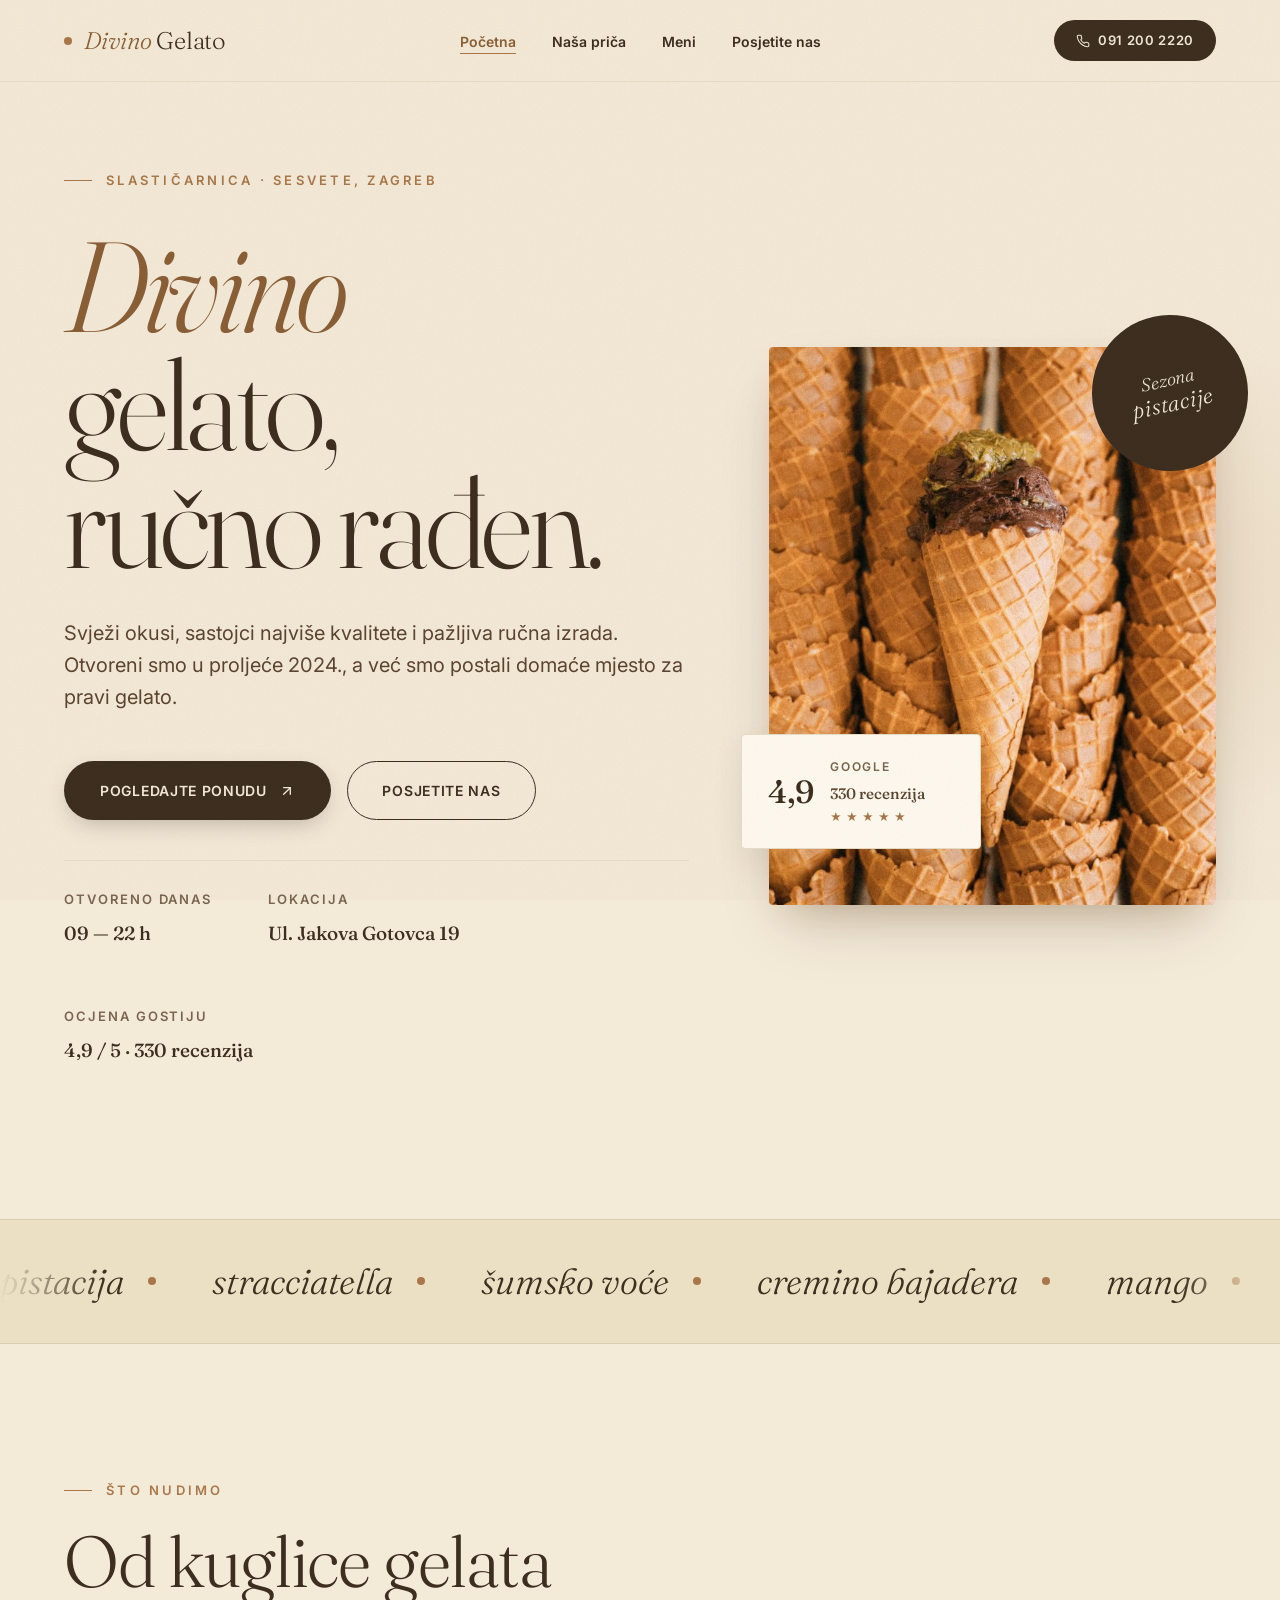
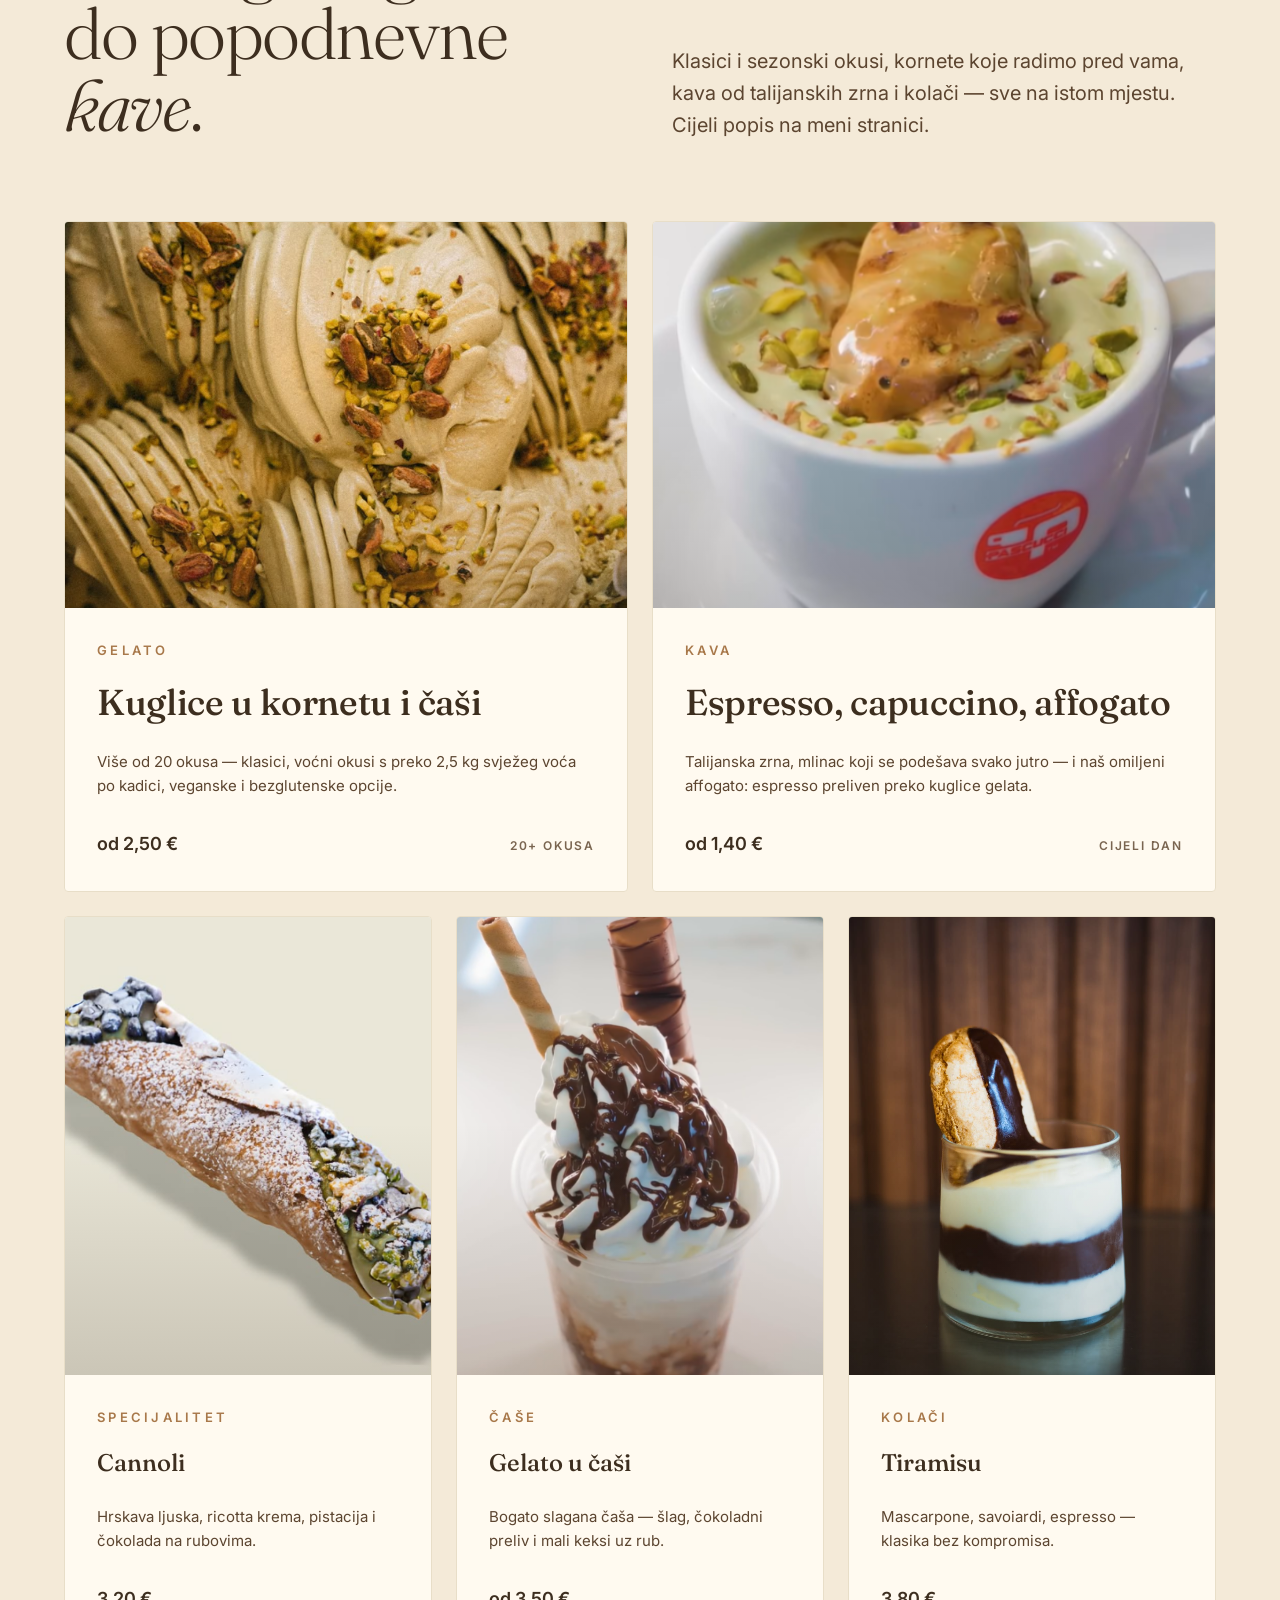
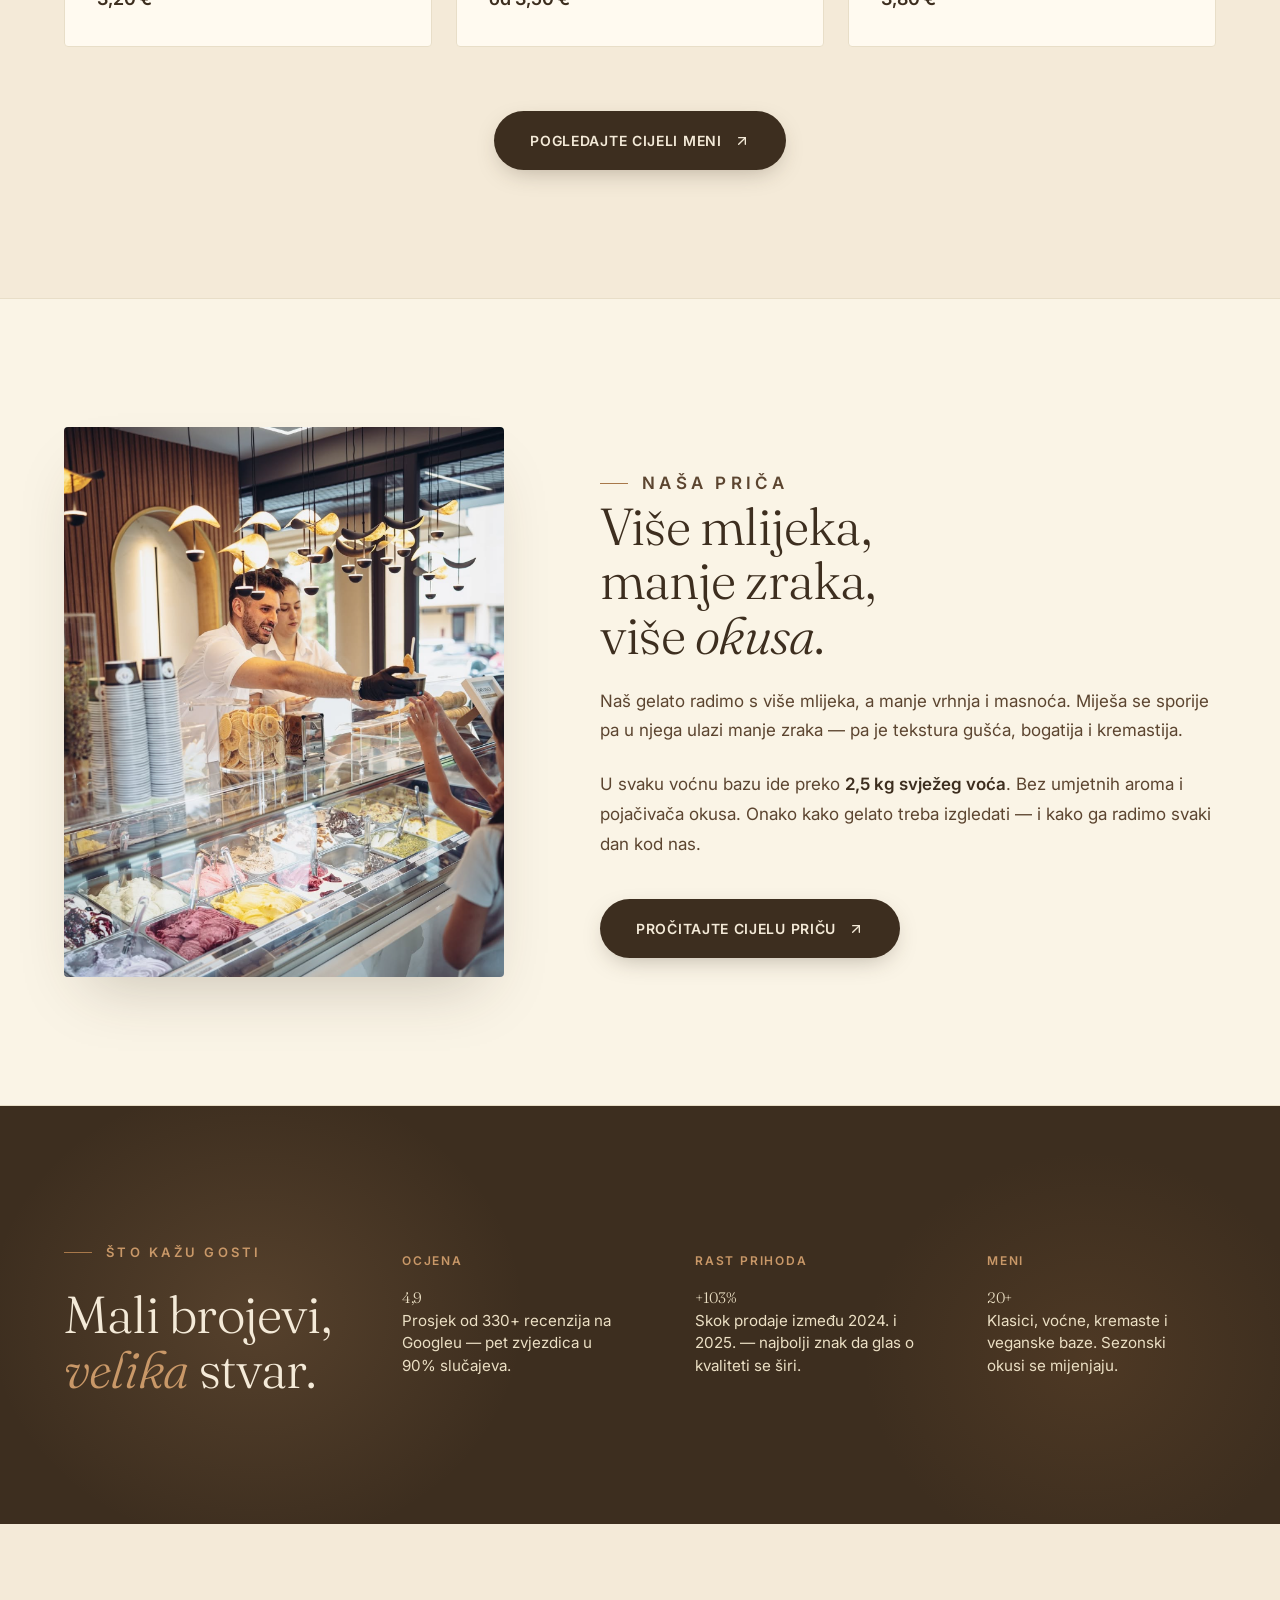
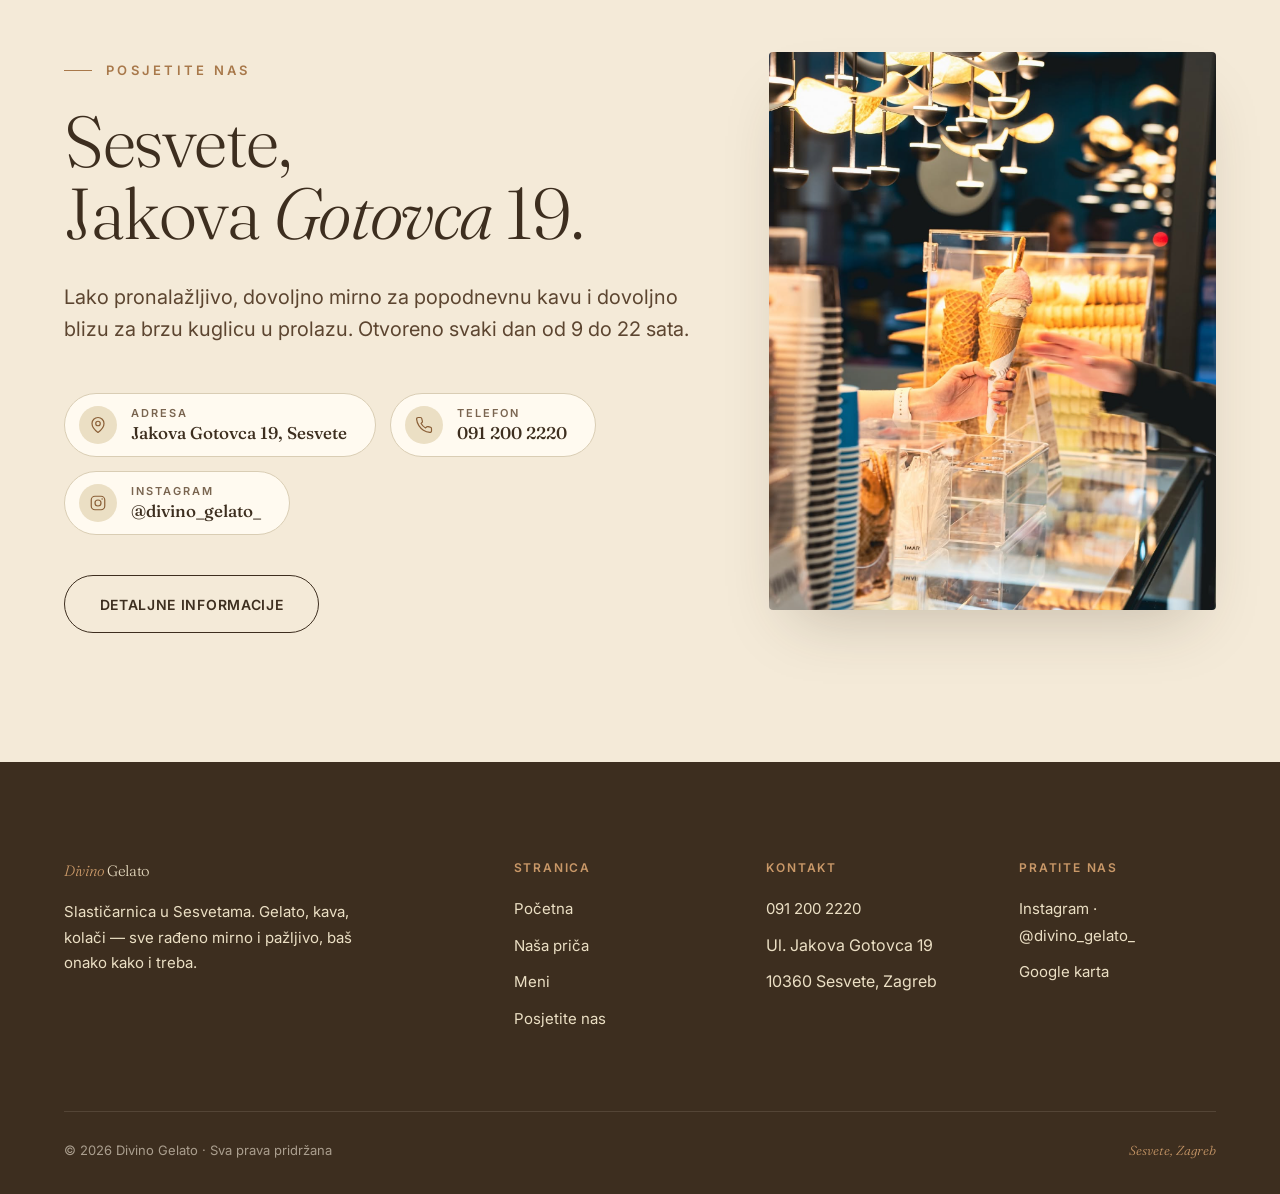
==== Gelato_divina/index.html @ 77610bc4 "Prva promjena" ====
<!doctype html>
<html lang="hr">
<head>
<meta charset="UTF-8" />
<meta name="viewport" content="width=device-width, initial-scale=1" />
<title>Divino Gelato — slastičarnica u Sesvetama, Zagreb</title>
<meta name="description" content="Divino Gelato — gelato, kava, tiramisu i cannoli. Ručno rađeno u Sesvetama, Zagreb. Otvoreno svaki dan 9 — 22 h." />

<link rel="preconnect" href="https://fonts.googleapis.com" />
<link rel="preconnect" href="https://fonts.gstatic.com" crossorigin />
<link href="https://fonts.googleapis.com/css2?family=Fraunces:ital,opsz,wght@0,9..144,300;0,9..144,500;1,9..144,300;1,9..144,500&family=Inter:wght@400;600&display=swap" rel="stylesheet" />
<link rel="stylesheet" href="styles.css" />
</head>
<body>

<!-- ============================= NAV ============================= -->
<header class="nav">
  <div class="nav-inner">
    <a href="index.html" class="nav-logo" aria-label="Divino Gelato — naslovna">
      <span class="nav-logo-dot" aria-hidden="true"></span>
      <span><span class="italic">Divino</span> Gelato</span>
    </a>
    <nav>
      <ul class="nav-links">
        <li><a href="index.html" class="active">Početna</a></li>
        <li><a href="o-nama.html">Naša priča</a></li>
        <li><a href="meni.html">Meni</a></li>
        <li><a href="posjetite.html">Posjetite nas</a></li>
      </ul>
    </nav>
    <a class="nav-cta" href="tel:+385912002220">
      <svg width="14" height="14" viewBox="0 0 24 24" fill="none" stroke="currentColor" stroke-width="1.8" stroke-linecap="round" stroke-linejoin="round" aria-hidden="true"><path d="M22 16.92v3a2 2 0 0 1-2.18 2 19.79 19.79 0 0 1-8.63-3.07 19.5 19.5 0 0 1-6-6 19.79 19.79 0 0 1-3.07-8.67A2 2 0 0 1 4.11 2h3a2 2 0 0 1 2 1.72 12.84 12.84 0 0 0 .7 2.81 2 2 0 0 1-.45 2.11L8.09 9.91a16 16 0 0 0 6 6l1.27-1.27a2 2 0 0 1 2.11-.45 12.84 12.84 0 0 0 2.81.7A2 2 0 0 1 22 16.92Z"/></svg>
      091 200 2220
    </a>
  </div>
</header>

<!-- ============================= HERO ============================= -->
<section class="hero">
  <div class="container">
    <div class="hero-grid">
      <div class="hero-text">
        <p class="eyebrow reveal">Slastičarnica · Sesvete, Zagreb</p>
        <h1 class="display-xl hero-title reveal">
          <span class="italic">Divino</span><br />gelato,<br />ručno rađen.
        </h1>
        <p class="lead hero-lead reveal">
          Svježi okusi, sastojci najviše kvalitete i pažljiva ručna izrada.
          Otvoreni smo u proljeće 2024., a već smo postali domaće mjesto za pravi gelato.
        </p>
        <div class="hero-ctas reveal">
          <a class="btn btn-primary" href="meni.html">
            Pogledajte ponudu
            <svg class="btn-icon" viewBox="0 0 24 24" fill="none" stroke="currentColor" stroke-width="2" stroke-linecap="round" stroke-linejoin="round" aria-hidden="true"><path d="M7 17 17 7"/><path d="M7 7h10v10"/></svg>
          </a>
          <a class="btn btn-secondary" href="posjetite.html">Posjetite nas</a>
        </div>

        <div class="hero-meta reveal">
          <div class="hero-meta-item">
            <span class="label">Otvoreno danas</span>
            <p>09 — 22 h</p>
          </div>
          <div class="hero-meta-item">
            <span class="label">Lokacija</span>
            <p>Ul. Jakova Gotovca 19</p>
          </div>
          <div class="hero-meta-item">
            <span class="label">Ocjena gostiju</span>
            <p>4,9 / 5 · 330 recenzija</p>
          </div>
        </div>
      </div>

      <div class="hero-visual reveal">
        <div class="hero-image-wrap">
          <img src="brand_assets/cones-pistachio-chocolate.png" alt="Waffle kornete s kuglicom pistacije i tamne čokolade." loading="eager" decoding="async" />
        </div>
        <div class="hero-circle" aria-hidden="true">
          <p>Sezona<br /><span class="italic" style="font-size:1.4rem;">pistacije</span></p>
        </div>
        <div class="hero-tag" role="group" aria-label="Ocjena 4,9 od 5 na Googleu">
          <div class="hero-tag-rating">4,9</div>
          <div class="hero-tag-meta">
            <span class="label">Google</span>
            <p>330 recenzija</p>
            <div class="hero-tag-stars" aria-hidden="true">★ ★ ★ ★ ★</div>
          </div>
        </div>
      </div>
    </div>
  </div>
</section>

<!-- ============================= MARQUEE ============================= -->
<section class="marquee-section" aria-label="Okusi koje volimo">
  <div class="marquee">
    <div class="marquee-track">
      <span class="marquee-item">pistacija</span>
      <span class="marquee-item">stracciatella</span>
      <span class="marquee-item">šumsko voće</span>
      <span class="marquee-item">cremino bajadera</span>
      <span class="marquee-item">mango</span>
      <span class="marquee-item">tamna čokolada</span>
      <span class="marquee-item">malina</span>
      <span class="marquee-item">dubai čokolada</span>
      <span class="marquee-item">lješnjak</span>
      <span class="marquee-item">limun · lavanda</span>
      <span class="marquee-item" aria-hidden="true">pistacija</span>
      <span class="marquee-item" aria-hidden="true">stracciatella</span>
      <span class="marquee-item" aria-hidden="true">šumsko voće</span>
      <span class="marquee-item" aria-hidden="true">cremino bajadera</span>
      <span class="marquee-item" aria-hidden="true">mango</span>
      <span class="marquee-item" aria-hidden="true">tamna čokolada</span>
      <span class="marquee-item" aria-hidden="true">malina</span>
      <span class="marquee-item" aria-hidden="true">dubai čokolada</span>
      <span class="marquee-item" aria-hidden="true">lješnjak</span>
      <span class="marquee-item" aria-hidden="true">limun · lavanda</span>
    </div>
  </div>
</section>

<!-- ============================= PONUDA (brief) ============================= -->
<section class="section">
  <div class="container">
    <div class="section-head">
      <div class="reveal">
        <p class="eyebrow">Što nudimo</p>
        <h2 class="h1">
          Od kuglice gelata<br />do popodnevne <span class="italic">kave</span>.
        </h2>
      </div>
      <p class="lead reveal">
        Klasici i sezonski okusi, kornete koje radimo pred vama, kava od talijanskih zrna
        i kolači — sve na istom mjestu. Cijeli popis na meni stranici.
      </p>
    </div>

    <div class="ponuda-grid">
      <article class="card card-feature reveal">
        <div class="card-img">
          <img src="brand_assets/gelato-pistachio.png" alt="Pistacija gelato u vitrini, posut zdrobljenom pistacijom." loading="lazy" />
        </div>
        <div class="card-body">
          <span class="card-tag">Gelato</span>
          <h3 class="h3">Kuglice u kornetu i čaši</h3>
          <p class="card-desc">
            Više od 20 okusa — klasici, voćni okusi s preko 2,5 kg svježeg voća po kadici,
            veganske i bezglutenske opcije.
          </p>
          <div class="card-meta">
            <span class="card-price">od 2,50 €</span>
            <span class="label">20+ okusa</span>
          </div>
        </div>
      </article>

      <article class="card card-half reveal">
        <div class="card-img">
          <img src="brand_assets/affogato.png" alt="Affogato — espresso preliven preko kuglice pistacija gelata." loading="lazy" />
        </div>
        <div class="card-body">
          <span class="card-tag">Kava</span>
          <h3 class="h3">Espresso, capuccino, affogato</h3>
          <p class="card-desc">
            Talijanska zrna, mlinac koji se podešava svako jutro — i naš omiljeni affogato:
            espresso preliven preko kuglice gelata.
          </p>
          <div class="card-meta">
            <span class="card-price">od 1,40 €</span>
            <span class="label">Cijeli dan</span>
          </div>
        </div>
      </article>

      <article class="card card-third reveal">
        <div class="card-img">
          <img src="brand_assets/cannoli.png" alt="Cannoli posut šećerom u prahu, sa pistacijom i čokoladom na krajevima." loading="lazy" />
        </div>
        <div class="card-body">
          <span class="card-tag">Specijalitet</span>
          <h4 class="h4">Cannoli</h4>
          <p class="card-desc">Hrskava ljuska, ricotta krema, pistacija i čokolada na rubovima.</p>
          <div class="card-meta"><span class="card-price">3,20 €</span></div>
        </div>
      </article>

      <article class="card card-third reveal">
        <div class="card-img">
          <img src="brand_assets/gelato-cup.png" alt="Gelato u čaši sa šlagom i čokoladnim prelivom." loading="lazy" />
        </div>
        <div class="card-body">
          <span class="card-tag">Čaše</span>
          <h4 class="h4">Gelato u čaši</h4>
          <p class="card-desc">Bogato slagana čaša — šlag, čokoladni preliv i mali keksi uz rub.</p>
          <div class="card-meta"><span class="card-price">od 3,50 €</span></div>
        </div>
      </article>

      <article class="card card-third reveal">
        <div class="card-img">
          <img src="brand_assets/tiramisu.png" alt="Tiramisu u čaši — slojevi mascarponea i čokolade s keksom na vrhu." loading="lazy" />
        </div>
        <div class="card-body">
          <span class="card-tag">Kolači</span>
          <h4 class="h4">Tiramisu</h4>
          <p class="card-desc">Mascarpone, savoiardi, espresso — klasika bez kompromisa.</p>
          <div class="card-meta"><span class="card-price">3,80 €</span></div>
        </div>
      </article>
    </div>

    <div style="margin-top: 64px; display: flex; justify-content: center;" class="reveal">
      <a class="btn btn-primary" href="meni.html">
        Pogledajte cijeli meni
        <svg class="btn-icon" viewBox="0 0 24 24" fill="none" stroke="currentColor" stroke-width="2" stroke-linecap="round" stroke-linejoin="round" aria-hidden="true"><path d="M7 17 17 7"/><path d="M7 7h10v10"/></svg>
      </a>
    </div>
  </div>
</section>

<!-- ============================= STORY (teaser) ============================= -->
<section class="section prica-section">
  <div class="container">
    <div class="prica-grid">
      <div class="prica-image reveal">
        <img src="brand_assets/story-master.png" alt="Slastičar iza vitrine, gost u prvom planu — svakodnevna scena u Divinu." loading="lazy" />
      </div>
      <div class="prica-body reveal">
        <p class="eyebrow">Naša priča</p>
        <h2 class="h2">
          Više mlijeka,<br />manje zraka,<br />više <span class="italic">okusa</span>.
        </h2>
        <p>
          Naš gelato radimo s više mlijeka, a manje vrhnja i masnoća.
          Miješa se sporije pa u njega ulazi manje zraka — pa je tekstura gušća,
          bogatija i kremastija.
        </p>
        <p>
          U svaku voćnu bazu ide preko <strong style="color: var(--espresso); font-weight: 600;">2,5 kg
          svježeg voća</strong>. Bez umjetnih aroma i pojačivača okusa. Onako kako
          gelato treba izgledati — i kako ga radimo svaki dan kod nas.
        </p>

        <div style="margin-top: 40px;">
          <a class="btn btn-primary" href="o-nama.html">
            Pročitajte cijelu priču
            <svg class="btn-icon" viewBox="0 0 24 24" fill="none" stroke="currentColor" stroke-width="2" stroke-linecap="round" stroke-linejoin="round" aria-hidden="true"><path d="M7 17 17 7"/><path d="M7 7h10v10"/></svg>
          </a>
        </div>
      </div>
    </div>
  </div>
</section>

<!-- ============================= STATS ============================= -->
<section class="section stats">
  <div class="container">
    <div class="stats-grid">
      <div class="reveal">
        <p class="eyebrow" style="color: var(--gold-light);">Što kažu gosti</p>
        <h2 class="h2">
          Mali brojevi,<br /><span class="italic">velika</span> stvar.
        </h2>
      </div>
      <div class="stat-item reveal">
        <span class="label">Ocjena</span>
        <p class="stat-number">4,9</p>
        <p>Prosjek od 330+ recenzija na Googleu — pet zvjezdica u 90% slučajeva.</p>
      </div>
      <div class="stat-item reveal">
        <span class="label">Rast prihoda</span>
        <p class="stat-number">+103%</p>
        <p>Skok prodaje između 2024. i 2025. — najbolji znak da glas o kvaliteti se širi.</p>
      </div>
      <div class="stat-item reveal">
        <span class="label">Meni</span>
        <p class="stat-number">20+</p>
        <p>Klasici, voćne, kremaste i veganske baze. Sezonski okusi se mijenjaju.</p>
      </div>
    </div>
  </div>
</section>

<!-- ============================= POSJET (teaser) ============================= -->
<section class="section">
  <div class="container">
    <div class="posjet-grid">
      <div class="reveal">
        <p class="eyebrow">Posjetite nas</p>
        <h2 class="h1">
          Sesvete,<br />Jakova <span class="italic">Gotovca</span> 19.
        </h2>
        <p class="lead" style="margin-top:32px;">
          Lako pronalažljivo, dovoljno mirno za popodnevnu kavu i dovoljno blizu za brzu kuglicu
          u prolazu. Otvoreno svaki dan od 9 do 22 sata.
        </p>

        <div class="info-pills">
          <a class="info-pill" href="https://www.google.com/maps/search/?api=1&query=Gelato+Divino+Sesvete+Jakova+Gotovca+19" target="_blank" rel="noopener" aria-label="Otvori adresu u Google kartama">
            <span class="pill-icon" aria-hidden="true">
              <svg width="18" height="18" viewBox="0 0 24 24" fill="none" stroke="currentColor" stroke-width="1.6" stroke-linecap="round" stroke-linejoin="round"><path d="M20 10c0 6-8 12-8 12s-8-6-8-12a8 8 0 0 1 16 0Z"/><circle cx="12" cy="10" r="3"/></svg>
            </span>
            <span class="info-pill-text">
              <span class="pill-label">Adresa</span>
              <span class="pill-value">Jakova Gotovca 19, Sesvete</span>
            </span>
          </a>
          <a class="info-pill" href="tel:+385912002220" aria-label="Nazovite Divino Gelato">
            <span class="pill-icon" aria-hidden="true">
              <svg width="18" height="18" viewBox="0 0 24 24" fill="none" stroke="currentColor" stroke-width="1.6" stroke-linecap="round" stroke-linejoin="round"><path d="M22 16.92v3a2 2 0 0 1-2.18 2 19.79 19.79 0 0 1-8.63-3.07 19.5 19.5 0 0 1-6-6 19.79 19.79 0 0 1-3.07-8.67A2 2 0 0 1 4.11 2h3a2 2 0 0 1 2 1.72 12.84 12.84 0 0 0 .7 2.81 2 2 0 0 1-.45 2.11L8.09 9.91a16 16 0 0 0 6 6l1.27-1.27a2 2 0 0 1 2.11-.45 12.84 12.84 0 0 0 2.81.7A2 2 0 0 1 22 16.92Z"/></svg>
            </span>
            <span class="info-pill-text">
              <span class="pill-label">Telefon</span>
              <span class="pill-value">091 200 2220</span>
            </span>
          </a>
          <a class="info-pill" href="https://www.instagram.com/divino_gelato_/" target="_blank" rel="noopener" aria-label="Pratite Divino Gelato na Instagramu">
            <span class="pill-icon" aria-hidden="true">
              <svg width="18" height="18" viewBox="0 0 24 24" fill="none" stroke="currentColor" stroke-width="1.6" stroke-linecap="round" stroke-linejoin="round"><rect x="3" y="3" width="18" height="18" rx="5"/><circle cx="12" cy="12" r="4"/><circle cx="17.5" cy="6.5" r="1" fill="currentColor" stroke="none"/></svg>
            </span>
            <span class="info-pill-text">
              <span class="pill-label">Instagram</span>
              <span class="pill-value">@divino_gelato_</span>
            </span>
          </a>
        </div>

        <div style="margin-top: 40px;">
          <a class="btn btn-secondary" href="posjetite.html">Detaljne informacije</a>
        </div>
      </div>

      <div class="posjet-image reveal">
        <img src="brand_assets/interior-hero.png" alt="Interijer slastičarnice — vitrina s gelatima i visoki kornete iznad šanke." loading="lazy" />
      </div>
    </div>
  </div>
</section>

<!-- ============================= FOOTER ============================= -->
<footer class="footer">
  <div class="container">
    <div class="footer-grid">
      <div>
        <p class="footer-logo"><span class="italic">Divino</span> Gelato</p>
        <p style="max-width: 36ch;">
          Slastičarnica u Sesvetama. Gelato, kava, kolači — sve rađeno mirno i pažljivo,
          baš onako kako i treba.
        </p>
      </div>
      <div class="footer-col">
        <span class="label">Stranica</span>
        <ul>
          <li><a href="index.html">Početna</a></li>
          <li><a href="o-nama.html">Naša priča</a></li>
          <li><a href="meni.html">Meni</a></li>
          <li><a href="posjetite.html">Posjetite nas</a></li>
        </ul>
      </div>
      <div class="footer-col">
        <span class="label">Kontakt</span>
        <ul>
          <li><a href="tel:+385912002220">091 200 2220</a></li>
          <li>Ul. Jakova Gotovca 19</li>
          <li>10360 Sesvete, Zagreb</li>
        </ul>
      </div>
      <div class="footer-col">
        <span class="label">Pratite nas</span>
        <ul>
          <li><a href="https://www.instagram.com/divino_gelato_/" target="_blank" rel="noopener">Instagram · @divino_gelato_</a></li>
          <li><a href="https://www.google.com/maps/search/?api=1&query=Gelato+Divino+Sesvete+Jakova+Gotovca+19" target="_blank" rel="noopener">Google karta</a></li>
        </ul>
      </div>
    </div>
    <div class="footer-bottom">
      <span>© <span id="year">2025</span> Divino Gelato · Sva prava pridržana</span>
      <span class="footer-mark">Sesvete, Zagreb</span>
    </div>
  </div>
</footer>

<script src="app.js"></script>
</body>
</html>
---- Gelato_divina/styles.css ----
/* =====================================================================
   DIVINO GELATO — Shared design system styles
   ===================================================================== */

:root {
  --cream:        #F4EAD8;
  --cream-soft:   #FAF4E6;
  --cream-deep:   #EBDFC4;
  --paper:        #FFFAF0;

  --gold:         #A8784A;
  --gold-light:   #C99868;
  --gold-deep:    #8A5F37;

  --espresso:     #3D2E1F;
  --cocoa:        #5C4530;
  --mocha:        #7A6550;
  --dust:         #B5A78F;

  --line:         #D9CDB4;
  --line-soft:    #E8DEC8;

  --font-display: 'Fraunces', Georgia, serif;
  --font-sans:    'Inter', system-ui, sans-serif;

  --shadow-sm: 0 1px 2px rgba(61, 46, 31, 0.04);
  --shadow-md: 0 4px 16px rgba(61, 46, 31, 0.06);
  --shadow-lg: 0 12px 32px rgba(61, 46, 31, 0.08);
  --shadow-xl: 0 24px 64px rgba(61, 46, 31, 0.12);

  --ease-out: cubic-bezier(0.16, 1, 0.3, 1);
  --duration-fast: 200ms;
  --duration-base: 400ms;
  --duration-slow: 700ms;
}

*, *::before, *::after { box-sizing: border-box; }
html { scroll-behavior: smooth; }

body {
  margin: 0;
  background: var(--cream);
  color: var(--espresso);
  font-family: var(--font-sans);
  font-size: 1rem;
  line-height: 1.65;
  -webkit-font-smoothing: antialiased;
  text-rendering: optimizeLegibility;
  overflow-x: hidden;
}

img { display: block; max-width: 100%; height: auto; }
a { color: inherit; text-decoration: none; }

::selection { background: var(--gold); color: var(--cream); }

/* ---------- subtle film-grain ---------- */
body::before {
  content: "";
  position: fixed; inset: 0;
  pointer-events: none;
  z-index: 100;
  opacity: 0.06;
  mix-blend-mode: multiply;
  background-image: url("data:image/svg+xml;utf8,<svg xmlns='http://www.w3.org/2000/svg' width='240' height='240'><filter id='n'><feTurbulence type='fractalNoise' baseFrequency='0.9' numOctaves='2' stitchTiles='stitch'/><feColorMatrix values='0 0 0 0 0.24 0 0 0 0 0.18 0 0 0 0 0.12 0 0 0 0.9 0'/></filter><rect width='100%25' height='100%25' filter='url(%23n)'/></svg>");
}

/* ---------- layout primitives ---------- */
.container {
  max-width: 1440px;
  margin: 0 auto;
  padding-left: 64px;
  padding-right: 64px;
}
@media (max-width: 768px) {
  .container { padding-left: 24px; padding-right: 24px; }
}

.section { padding-top: 128px; padding-bottom: 128px; }
.section-sm { padding-top: 96px; padding-bottom: 96px; }
@media (max-width: 768px) {
  .section, .section-sm { padding-top: 64px; padding-bottom: 64px; }
}

/* ---------- typography ---------- */
.display-xl { font-family: var(--font-display); font-weight: 300; font-size: 8rem; line-height: 0.92; letter-spacing: -0.03em; margin: 0; }
.display-lg { font-family: var(--font-display); font-weight: 300; font-size: 6rem; line-height: 0.95; letter-spacing: -0.02em; margin: 0; }
.h1 { font-family: var(--font-display); font-weight: 300; font-size: 4.5rem; line-height: 1.0; letter-spacing: -0.02em; margin: 0; }
.h2 { font-family: var(--font-display); font-weight: 300; font-size: 3.25rem; line-height: 1.05; letter-spacing: -0.015em; margin: 0; }
.h3 { font-family: var(--font-display); font-weight: 500; font-size: 2.25rem; line-height: 1.15; letter-spacing: -0.01em; margin: 0; }
.h4 { font-family: var(--font-display); font-weight: 500; font-size: 1.5rem; line-height: 1.25; margin: 0; }

.lead { font-size: 1.25rem; line-height: 1.6; color: var(--cocoa); margin: 0; max-width: 60ch; }
.body-lg { font-size: 1.125rem; line-height: 1.65; }
.body    { font-size: 1rem;     line-height: 1.65; max-width: 65ch; }
.body-sm { font-size: 0.875rem; line-height: 1.55; color: var(--cocoa); }

.eyebrow {
  font-size: 0.8125rem; font-weight: 600;
  letter-spacing: 0.25em; text-transform: uppercase;
  color: var(--gold); margin: 0 0 24px 0;
  display: inline-flex; align-items: center; gap: 14px;
}
.eyebrow::before { content: ""; width: 28px; height: 1px; background: var(--gold); display: inline-block; }

.label {
  font-size: 0.75rem; font-weight: 600;
  letter-spacing: 0.15em; text-transform: uppercase;
  color: var(--mocha);
}
.italic { font-style: italic; font-weight: 300; }

@media (max-width: 768px) {
  .display-xl { font-size: 4rem; }
  .display-lg { font-size: 3.25rem; }
  .h1 { font-size: 2.75rem; }
  .h2 { font-size: 2.25rem; }
  .h3 { font-size: 1.75rem; }
  .h4 { font-size: 1.25rem; }
  .lead { font-size: 1.125rem; }
}

/* ---------- buttons ---------- */
.btn {
  display: inline-flex; align-items: center; gap: 12px;
  border-radius: 999px;
  font-family: var(--font-sans);
  font-weight: 600; font-size: 14px;
  letter-spacing: 0.05em; text-transform: uppercase;
  cursor: pointer;
  transition: background-color 200ms var(--ease-out),
              color 200ms var(--ease-out),
              transform 200ms var(--ease-out),
              box-shadow 300ms var(--ease-out);
  border: none; min-height: 52px;
  text-decoration: none; white-space: nowrap;
}
.btn:focus-visible { outline: 2px solid var(--gold); outline-offset: 3px; }
.btn-primary {
  background: var(--espresso); color: var(--cream);
  padding: 18px 36px;
  box-shadow: 0 8px 24px -8px rgba(61,46,31,0.35);
}
.btn-primary:hover {
  background: var(--cocoa); transform: translateY(-2px);
  box-shadow: 0 14px 32px -10px rgba(61,46,31,0.45);
}
.btn-primary:active { transform: translateY(0); }
.btn-secondary {
  background: transparent; color: var(--espresso);
  padding: 16.5px 34.5px; border: 1.5px solid var(--espresso);
}
.btn-secondary:hover { background: var(--espresso); color: var(--cream); }
.btn-icon { width: 16px; height: 16px; transition: transform 200ms var(--ease-out); }
.btn:hover .btn-icon { transform: translate(2px, -2px); }

.tlink {
  color: var(--gold); font-weight: 600;
  border-bottom: 1px solid currentColor;
  padding-bottom: 2px;
  transition: color 200ms var(--ease-out);
}
.tlink:hover { color: var(--gold-deep); }

/* =====================================================================
   NAVIGATION
   ===================================================================== */
.nav {
  position: sticky; top: 0; z-index: 50;
  background: rgba(244, 234, 216, 0.85);
  backdrop-filter: blur(14px) saturate(120%);
  -webkit-backdrop-filter: blur(14px) saturate(120%);
  border-bottom: 1px solid var(--line-soft);
}
.nav-inner {
  max-width: 1440px; margin: 0 auto;
  padding: 20px 64px;
  display: flex; align-items: center; justify-content: space-between; gap: 32px;
}
@media (max-width: 768px) { .nav-inner { padding: 16px 24px; } }

.nav-logo {
  font-family: var(--font-display); font-weight: 300;
  font-size: 1.5rem; color: var(--espresso);
  letter-spacing: -0.01em;
  display: flex; align-items: center; gap: 12px;
}
.nav-logo .italic { color: var(--gold-deep); }
.nav-logo-dot {
  width: 8px; height: 8px;
  background: var(--gold); border-radius: 999px;
  display: inline-block;
}

.nav-links { display: flex; align-items: center; gap: 36px; list-style: none; margin: 0; padding: 0; }
.nav-links a {
  font-size: 14px; font-weight: 600; color: var(--espresso);
  position: relative; padding-bottom: 4px;
  transition: color 200ms var(--ease-out);
}
.nav-links a::after {
  content: "";
  position: absolute; left: 0; bottom: 0;
  width: 100%; height: 1px;
  background: var(--gold);
  transform: scaleX(0);
  transform-origin: left center;
  transition: transform 300ms var(--ease-out);
}
.nav-links a:hover { color: var(--gold-deep); }
.nav-links a:hover::after { transform: scaleX(1); }
.nav-links a.active { color: var(--gold-deep); }
.nav-links a.active::after { transform: scaleX(1); }

.nav-cta {
  display: inline-flex; align-items: center; gap: 8px;
  padding: 10px 22px; border-radius: 999px;
  background: var(--espresso); color: var(--cream);
  font-size: 13px; font-weight: 600;
  letter-spacing: 0.05em; text-transform: uppercase;
  transition: background-color 200ms var(--ease-out);
}
.nav-cta:hover { background: var(--cocoa); }

@media (max-width: 900px) { .nav-links { display: none; } }

/* =====================================================================
   HERO (home)
   ===================================================================== */
.hero { padding-top: 80px; padding-bottom: 128px; position: relative; overflow: hidden; }
@media (max-width: 768px) { .hero { padding-top: 48px; padding-bottom: 64px; } }

.hero-grid {
  display: grid;
  grid-template-columns: 7fr 5fr;
  gap: 80px;
  align-items: center;
  min-height: 78vh;
}
@media (max-width: 1024px) {
  .hero-grid { grid-template-columns: 1fr; gap: 48px; min-height: auto; }
}

.hero-title { margin-top: 12px; }
.hero-title .italic { color: var(--gold-deep); display: inline-block; }
.hero-lead { margin-top: 36px; color: var(--cocoa); }
.hero-ctas { margin-top: 48px; display: flex; flex-wrap: wrap; gap: 16px; }

.hero-meta {
  margin-top: 40px;
  margin-bottom: 24px;
  padding-top: 28px;
  border-top: 1px solid var(--line-soft);
  display: flex; gap: 56px; flex-wrap: wrap;
}
.hero-meta-item .label { display: block; margin-bottom: 8px; font-size: 0.8125rem; }
.hero-meta-item p {
  margin: 0;
  font-family: var(--font-display); font-weight: 500;
  font-size: 1.1875rem; color: var(--espresso);
}

.hero-visual { position: relative; aspect-ratio: 4 / 5; width: 100%; }
.hero-image-wrap {
  position: absolute; inset: 0;
  border-radius: 4px; overflow: hidden;
  box-shadow: 0 30px 60px -20px rgba(61,46,31,0.25),
              0 18px 36px -18px rgba(168,120,74,0.35);
}
.hero-image-wrap img {
  width: 100%; height: 100%; object-fit: cover;
  transition: transform 1000ms var(--ease-out);
}
.hero-image-wrap:hover img { transform: scale(1.04); }

.hero-tag {
  position: absolute; left: -28px; bottom: 56px;
  background: var(--paper); border: 1px solid var(--line-soft);
  box-shadow: var(--shadow-lg);
  padding: 22px 26px; border-radius: 4px;
  display: flex; align-items: center; gap: 16px;
  min-width: 240px;
}
@media (max-width: 768px) {
  .hero-tag { left: 16px; bottom: 16px; min-width: 0; padding: 14px 18px; gap: 12px; }
}
.hero-tag-rating {
  font-family: var(--font-display); font-weight: 500;
  font-size: 2rem; color: var(--espresso); line-height: 1;
}
.hero-tag-meta .label { display: block; margin-bottom: 4px; }
.hero-tag-meta p {
  margin: 0;
  font-family: var(--font-display); font-weight: 500;
  font-size: 0.95rem; color: var(--cocoa);
}
.hero-tag-stars { color: var(--gold); letter-spacing: 0.05em; font-size: 0.7rem; margin-top: 2px; }

.hero-circle {
  position: absolute; top: -32px; right: -32px;
  width: 156px; height: 156px;
  border-radius: 999px;
  background: var(--espresso); color: var(--cream);
  display: flex; align-items: center; justify-content: center;
  text-align: center;
  transform: rotate(-12deg);
  animation: float 6s ease-in-out infinite;
}
@keyframes float {
  0%, 100% { transform: translateY(0) rotate(-12deg); }
  50%      { transform: translateY(-10px) rotate(-9deg); }
}
.hero-circle p {
  margin: 0;
  font-family: var(--font-display); font-style: italic; font-weight: 300;
  font-size: 1.125rem; line-height: 1.2;
  padding: 0 20px;
}
@media (max-width: 768px) {
  .hero-circle { width: 108px; height: 108px; top: -20px; right: -8px; }
  .hero-circle p { font-size: 0.85rem; padding: 0 14px; }
}

.hero::before {
  content: ""; position: absolute;
  top: 10%; right: -20%;
  width: 60vw; height: 60vw;
  background: radial-gradient(closest-side, rgba(201,152,104,0.18), transparent 70%);
  pointer-events: none; z-index: 0;
}

/* =====================================================================
   PAGE HEADER (interior pages)
   ===================================================================== */
.page-header { padding-top: 96px; padding-bottom: 72px; position: relative; overflow: hidden; }
@media (max-width: 768px) { .page-header { padding-top: 56px; padding-bottom: 48px; } }
.page-header::before {
  content: ""; position: absolute;
  top: -10%; right: -10%;
  width: 40vw; height: 40vw;
  background: radial-gradient(closest-side, rgba(201,152,104,0.16), transparent 70%);
  pointer-events: none;
}
.page-header-inner { position: relative; max-width: 980px; }
.page-header h1 { margin-top: 12px; }
.page-header h1 .italic { color: var(--gold-deep); }
.page-header .lead { margin-top: 32px; }

/* =====================================================================
   MARQUEE — flavors
   ===================================================================== */
.marquee-section {
  padding: 32px 0;
  background: var(--cream-deep);
  border-top: 1px solid var(--line);
  border-bottom: 1px solid var(--line);
  overflow: hidden;
}
.marquee {
  display: flex; overflow: hidden;
  mask-image: linear-gradient(90deg, transparent, #000 8%, #000 92%, transparent);
  -webkit-mask-image: linear-gradient(90deg, transparent, #000 8%, #000 92%, transparent);
}
.marquee-track {
  display: flex; gap: 56px; flex-shrink: 0;
  animation: marquee 38s linear infinite;
  padding-right: 56px;
}
@keyframes marquee {
  from { transform: translateX(0); }
  to   { transform: translateX(-50%); }
}
.marquee-item {
  display: inline-flex; align-items: center; gap: 24px;
  font-family: var(--font-display); font-weight: 300; font-style: italic;
  font-size: 2.25rem; color: var(--espresso);
  white-space: nowrap;
}
.marquee-item::after {
  content: ""; width: 8px; height: 8px;
  border-radius: 999px; background: var(--gold);
}

/* =====================================================================
   SECTION HEAD (eyebrow + h2 + lead split)
   ===================================================================== */
.section-head {
  display: grid; grid-template-columns: 1fr 1fr;
  gap: 64px; align-items: end;
  margin-bottom: 80px;
}
@media (max-width: 768px) {
  .section-head { grid-template-columns: 1fr; gap: 24px; margin-bottom: 48px; }
}
.section-head .lead { margin-top: 0; }

/* =====================================================================
   PONUDA — bento grid (home page)
   ===================================================================== */
.ponuda-grid { display: grid; grid-template-columns: repeat(12, 1fr); gap: 24px; }
@media (max-width: 1024px) { .ponuda-grid { grid-template-columns: repeat(6, 1fr); } }
@media (max-width: 640px) { .ponuda-grid { grid-template-columns: 1fr; } }

.card {
  position: relative;
  background: var(--paper);
  border: 1px solid var(--line-soft);
  border-radius: 4px; overflow: hidden;
  display: flex; flex-direction: column;
  transition: transform 400ms var(--ease-out), box-shadow 400ms var(--ease-out);
}
.card:hover { transform: translateY(-6px); box-shadow: var(--shadow-xl); }
.card-img { aspect-ratio: 4 / 5; background: var(--cream-deep); overflow: hidden; position: relative; }
.card-img img {
  width: 100%; height: 100%; object-fit: cover;
  transition: transform 700ms var(--ease-out);
}
.card:hover .card-img img { transform: scale(1.05); }
.card-img::after {
  content: ""; position: absolute; inset: 0;
  background: linear-gradient(to top, rgba(61,46,31,0.18), transparent 55%);
}
.card-body { padding: 32px; display: flex; flex-direction: column; gap: 12px; }
.card-tag {
  font-size: 0.8125rem; font-weight: 600;
  letter-spacing: 0.25em; text-transform: uppercase;
  color: var(--gold); margin-bottom: 8px;
}
.card h4 { color: var(--espresso); }
.card-meta {
  display: flex; align-items: baseline; justify-content: space-between;
  gap: 16px; margin-top: 4px;
}
.card-price {
  font-family: var(--font-sans); font-weight: 600;
  font-size: 1.125rem; color: var(--espresso); white-space: nowrap;
}
.card-desc {
  font-size: 0.9375rem; color: var(--cocoa); line-height: 1.6;
  display: -webkit-box;
  -webkit-line-clamp: 3;
  -webkit-box-orient: vertical;
  overflow: hidden;
}

.card-feature { grid-column: span 6; }
.card-feature .card-img { aspect-ratio: 16 / 11; }
.card-half    { grid-column: span 6; }
.card-half .card-img { aspect-ratio: 16 / 11; }
.card-third   { grid-column: span 4; }

@media (max-width: 1024px) {
  .card-feature, .card-half { grid-column: span 6; }
  .card-third               { grid-column: span 3; }
}
@media (max-width: 640px) {
  .card-feature, .card-half, .card-third { grid-column: span 1; }
}

/* =====================================================================
   STORY split (home + about)
   ===================================================================== */
.prica-section {
  background: var(--cream-soft);
  border-top: 1px solid var(--line-soft);
  border-bottom: 1px solid var(--line-soft);
}
.prica-grid {
  display: grid;
  grid-template-columns: 5fr 7fr;
  gap: 96px; align-items: center;
}
@media (max-width: 1024px) { .prica-grid { grid-template-columns: 1fr; gap: 56px; } }
.prica-image {
  aspect-ratio: 4 / 5; border-radius: 4px; overflow: hidden;
  position: relative;
  box-shadow: 0 30px 60px -24px rgba(61,46,31,0.25);
}
.prica-image img {
  width: 100%; height: 100%; object-fit: cover;
  transition: transform 1200ms var(--ease-out);
}
.prica-image:hover img { transform: scale(1.03); }

.prica-quote {
  font-family: var(--font-display); font-style: italic; font-weight: 300;
  font-size: 1.75rem; line-height: 1.4; color: var(--cocoa);
  border-left: 1px solid var(--gold);
  padding-left: 28px; margin: 40px 0 0 0;
  max-width: 32ch;
}
.prica-body p {
  margin: 24px 0 0 0; max-width: 58ch;
  color: var(--cocoa); font-size: 1.0625rem; line-height: 1.75;
}

/* =====================================================================
   OKUSI — visual flavor gallery
   ===================================================================== */
.okusi-section { background: var(--cream); }
.okusi-grid {
  display: grid;
  grid-template-columns: repeat(12, 1fr);
  gap: 20px;
}
@media (max-width: 1024px) { .okusi-grid { grid-template-columns: repeat(6, 1fr); gap: 16px; } }
@media (max-width: 640px)  { .okusi-grid { grid-template-columns: repeat(2, 1fr); gap: 12px; } }

.okusi-tile {
  position: relative; border-radius: 4px; overflow: hidden;
  background: var(--cream-deep); aspect-ratio: 4 / 5;
  box-shadow: var(--shadow-sm);
  transition: transform 400ms var(--ease-out), box-shadow 400ms var(--ease-out);
}
.okusi-tile:hover { transform: translateY(-4px); box-shadow: var(--shadow-lg); }
.okusi-tile img {
  width: 100%; height: 100%; object-fit: cover;
  transition: transform 900ms var(--ease-out);
}
.okusi-tile:hover img { transform: scale(1.06); }
.okusi-tile::after {
  content: ""; position: absolute; inset: 0;
  background: linear-gradient(to top, rgba(61,46,31,0.62) 0%, rgba(61,46,31,0.12) 38%, transparent 60%);
  pointer-events: none;
}
.okusi-caption {
  position: absolute; left: 22px; right: 22px; bottom: 22px;
  z-index: 1; color: var(--cream);
}
.okusi-caption .label { color: var(--gold-light); display: block; margin-bottom: 6px; }
.okusi-caption h4 {
  color: var(--cream); font-size: 1.5rem;
  line-height: 1.15; margin: 0;
}
@media (max-width: 640px) {
  .okusi-caption { left: 14px; right: 14px; bottom: 14px; }
  .okusi-caption h4 { font-size: 1.125rem; }
}

.tile-feature { grid-column: span 6; grid-row: span 2; aspect-ratio: auto; }
.tile-half    { grid-column: span 6; }
.tile-third   { grid-column: span 4; }
.tile-wide    { grid-column: span 6; }
@media (max-width: 1024px) {
  .tile-feature { grid-column: span 6; grid-row: span 2; }
  .tile-half    { grid-column: span 3; }
  .tile-third   { grid-column: span 3; }
  .tile-wide    { grid-column: span 6; }
}
@media (max-width: 640px) {
  .tile-feature, .tile-half, .tile-third, .tile-wide {
    grid-column: span 2; grid-row: auto; aspect-ratio: 4 / 5;
  }
}

/* =====================================================================
   STATS (dark espresso section)
   ===================================================================== */
.stats {
  background: var(--espresso);
  color: var(--cream);
  position: relative; overflow: hidden;
}
.stats::before {
  content: ""; position: absolute;
  top: -30%; left: -10%;
  width: 60%; height: 160%;
  background: radial-gradient(closest-side, rgba(201,152,104,0.18), transparent 70%);
  pointer-events: none;
}
.stats::after {
  content: ""; position: absolute;
  bottom: -30%; right: -10%;
  width: 50%; height: 140%;
  background: radial-gradient(closest-side, rgba(138,95,55,0.22), transparent 70%);
  pointer-events: none;
}
.stats-grid {
  display: grid;
  grid-template-columns: 1.2fr repeat(3, 1fr);
  gap: 64px; align-items: center;
  position: relative; z-index: 1;
}
@media (max-width: 1024px) { .stats-grid { grid-template-columns: 1fr 1fr; gap: 48px; } }
@media (max-width: 640px)  { .stats-grid { grid-template-columns: 1fr 1fr; gap: 32px; } }
.stats h2 { color: var(--cream); }
.stats h2 .italic { color: var(--gold-light); }
.stat-item .label { color: var(--gold-light); display: block; margin-bottom: 16px; }
.stat-number {
  font-family: var(--font-display); font-weight: 300;
  font-size: 4rem; line-height: 1;
  letter-spacing: -0.02em;
  color: var(--cream); margin: 0 0 12px 0;
}
@media (max-width: 768px) { .stat-number { font-size: 3rem; } }
.stat-item p {
  margin: 0; color: var(--cream-deep);
  font-size: 0.95rem; line-height: 1.5;
  max-width: 22ch;
}

/* =====================================================================
   POSJET — contact info pills, hours
   ===================================================================== */
.posjet-grid {
  display: grid;
  grid-template-columns: 7fr 5fr;
  gap: 80px; align-items: start;
}
@media (max-width: 1024px) { .posjet-grid { grid-template-columns: 1fr; gap: 48px; } }
.posjet-image {
  aspect-ratio: 4 / 5;
  border-radius: 4px; overflow: hidden;
  position: relative;
  box-shadow: 0 30px 60px -24px rgba(61,46,31,0.25);
}
.posjet-image img { width: 100%; height: 100%; object-fit: cover; }

.info-block {
  border-top: 1px solid var(--line);
  padding-top: 28px; margin-top: 32px;
}
.info-block:first-of-type { margin-top: 48px; }
.info-block-head { display: flex; align-items: center; gap: 14px; margin-bottom: 18px; }
.info-block-head .label { margin: 0; }
.icon-circle {
  width: 36px; height: 36px;
  border-radius: 999px;
  background: var(--paper);
  border: 1px solid var(--line);
  display: flex; align-items: center; justify-content: center;
  color: var(--gold-deep);
}
.info-block-body {
  font-family: var(--font-display); font-weight: 500;
  font-size: 1.375rem; line-height: 1.4;
  color: var(--espresso); margin: 0;
}
.info-block-body span { display: block; }

.hours-list {
  list-style: none; margin: 0; padding: 0;
  display: flex; flex-direction: column; gap: 12px;
}
.hours-list li {
  display: flex; align-items: baseline; justify-content: space-between;
  gap: 24px;
  font-family: var(--font-sans); color: var(--cocoa);
  font-size: 0.95rem;
  padding-bottom: 12px;
  border-bottom: 1px dashed var(--line-soft);
}
.hours-list li:last-child { border-bottom: none; padding-bottom: 0; }
.hours-list li.today { color: var(--espresso); }
.hours-day { font-weight: 600; letter-spacing: 0.02em; }
.hours-time { font-family: var(--font-display); font-weight: 500; }
.open-pill {
  display: inline-flex; align-items: center; gap: 8px;
  padding: 6px 12px;
  background: rgba(168,120,74,0.12);
  color: var(--gold-deep);
  border-radius: 999px;
  font-size: 0.75rem; font-weight: 600;
  letter-spacing: 0.15em; text-transform: uppercase;
  margin-left: 12px;
}
.open-pill .dot {
  width: 7px; height: 7px;
  border-radius: 999px; background: var(--gold);
  box-shadow: 0 0 0 0 rgba(168,120,74,0.6);
  animation: pulse 2s infinite;
}
@keyframes pulse {
  0%   { box-shadow: 0 0 0 0 rgba(168,120,74,0.55); }
  70%  { box-shadow: 0 0 0 10px rgba(168,120,74,0); }
  100% { box-shadow: 0 0 0 0 rgba(168,120,74,0); }
}

/* ---------- contact pill buttons (SOFTENED HOVER) ---------- */
.info-pills {
  display: flex; flex-wrap: wrap; gap: 14px;
  margin-top: 48px;
}
.info-pill {
  display: inline-flex; align-items: center; gap: 14px;
  padding: 12px 28px 12px 14px;
  border-radius: 999px;
  background: var(--paper);
  border: 1px solid var(--line);
  color: var(--espresso);
  text-decoration: none;
  transition: background 220ms var(--ease-out),
              border-color 220ms var(--ease-out),
              transform 220ms var(--ease-out),
              box-shadow 280ms var(--ease-out);
}
.info-pill:hover {
  background: var(--cream-soft);
  border-color: var(--gold);
  transform: translateY(-2px);
  box-shadow: 0 8px 20px -12px rgba(61,46,31,0.18);
}
.info-pill:focus-visible { outline: 2px solid var(--gold); outline-offset: 3px; }
.info-pill .pill-icon {
  width: 38px; height: 38px;
  border-radius: 999px;
  background: var(--cream-deep);
  color: var(--gold-deep);
  display: inline-flex; align-items: center; justify-content: center;
  flex-shrink: 0;
  transition: background 220ms var(--ease-out), color 220ms var(--ease-out);
}
.info-pill:hover .pill-icon {
  background: var(--cream);
  color: var(--gold);
}
.info-pill-text {
  display: flex; flex-direction: column; align-items: flex-start;
  gap: 2px; line-height: 1.2;
}
.info-pill-text .pill-label {
  font-family: var(--font-sans);
  font-size: 11px; font-weight: 600;
  letter-spacing: 0.18em; text-transform: uppercase;
  color: var(--mocha);
}
.info-pill-text .pill-value {
  font-family: var(--font-display); font-weight: 500;
  font-size: 1.0625rem; color: inherit;
}

/* =====================================================================
   FOOTER
   ===================================================================== */
.footer {
  background: var(--espresso);
  color: var(--cream-deep);
  padding: 96px 0 32px 0;
  position: relative; overflow: hidden;
}
.footer-grid {
  display: grid;
  grid-template-columns: 2fr 1fr 1fr 1fr;
  gap: 56px; align-items: start;
}
@media (max-width: 1024px) { .footer-grid { grid-template-columns: 1fr 1fr; gap: 40px; } }
@media (max-width: 640px)  { .footer-grid { grid-template-columns: 1fr; } }
.footer-logo {
  font-family: var(--font-display); font-weight: 300;
  font-size: 2.5rem; color: var(--cream);
  margin: 0 0 16px 0; letter-spacing: -0.02em;
}
.footer-logo .italic { color: var(--gold-light); }
.footer p, .footer a {
  color: var(--cream-deep); font-size: 0.9375rem; line-height: 1.7;
}
.footer a:hover { color: var(--gold-light); }
.footer .label { color: var(--gold-light); display: block; margin-bottom: 18px; }
.footer-col ul {
  list-style: none; margin: 0; padding: 0;
  display: flex; flex-direction: column; gap: 10px;
}
.footer-bottom {
  margin-top: 80px; padding-top: 28px;
  border-top: 1px solid rgba(244,234,216,0.12);
  display: flex; align-items: center; justify-content: space-between;
  gap: 24px; font-size: 0.8125rem;
  color: rgba(244,234,216,0.6); flex-wrap: wrap;
}
.footer-mark {
  font-family: var(--font-display); font-style: italic; font-weight: 300;
  color: var(--gold-light);
}

/* =====================================================================
   reveal-on-scroll
   ===================================================================== */
.reveal {
  opacity: 0; transform: translateY(24px);
  transition: opacity 700ms var(--ease-out), transform 700ms var(--ease-out);
  will-change: opacity, transform;
}
.reveal.is-visible { opacity: 1; transform: translateY(0); }
@media (prefers-reduced-motion: reduce) {
  .reveal { opacity: 1; transform: none; transition: none; }
  .hero-circle, .open-pill .dot, .marquee-track { animation: none; }
}

/* =====================================================================
   CHARTS (about page)
   ===================================================================== */
.charts-section { background: var(--cream); }
.charts-grid {
  display: grid;
  grid-template-columns: repeat(12, 1fr);
  gap: 24px;
}
@media (max-width: 1024px) { .charts-grid { grid-template-columns: repeat(6, 1fr); } }
@media (max-width: 640px)  { .charts-grid { grid-template-columns: 1fr; } }

.chart-card {
  background: var(--paper);
  border: 1px solid var(--line-soft);
  border-radius: 4px;
  padding: 36px;
  display: flex;
  flex-direction: column;
  gap: 20px;
  position: relative;
  transition: transform 400ms var(--ease-out), box-shadow 400ms var(--ease-out);
}
.chart-card:hover { transform: translateY(-4px); box-shadow: var(--shadow-lg); }
.chart-card-head {
  display: flex; justify-content: space-between;
  align-items: flex-start; gap: 16px;
}
.chart-card-title {
  font-family: var(--font-display); font-weight: 500;
  font-size: 1.5rem; line-height: 1.25;
  color: var(--espresso); margin: 0;
}
.chart-card-tag {
  font-size: 0.6875rem; font-weight: 600;
  letter-spacing: 0.18em; text-transform: uppercase;
  color: var(--gold); padding: 6px 12px;
  background: rgba(168,120,74,0.1);
  border-radius: 999px; white-space: nowrap;
}
.chart-card-note {
  font-size: 0.875rem; color: var(--mocha);
  line-height: 1.55; margin: 0;
}
.chart-card-canvas-wrap {
  position: relative;
  width: 100%;
  flex: 1;
  min-height: 240px;
}
.chart-card-canvas-wrap canvas {
  width: 100% !important;
  height: 100% !important;
  max-height: 320px;
}
.chart-revenue { grid-column: span 7; }
.chart-monthly { grid-column: span 12; }
.chart-ingredients { grid-column: span 5; }
@media (max-width: 1024px) {
  .chart-revenue, .chart-ingredients, .chart-monthly { grid-column: span 6; }
}
@media (max-width: 640px) {
  .chart-revenue, .chart-ingredients, .chart-monthly { grid-column: span 1; }
}

/* big number annotation inside chart cards */
.chart-callout {
  font-family: var(--font-display); font-weight: 300;
  font-size: 3.5rem; line-height: 1;
  letter-spacing: -0.02em;
  color: var(--gold-deep); margin: 0;
}
.chart-callout .italic { color: var(--gold); }
.chart-callout-sub { font-size: 0.875rem; color: var(--mocha); margin-top: 4px; }

/* doughnut center text */
.chart-doughnut-wrap { position: relative; }
.chart-doughnut-center {
  position: absolute; inset: 0;
  display: flex; flex-direction: column;
  align-items: center; justify-content: center;
  text-align: center; pointer-events: none;
}
.chart-doughnut-center .big {
  font-family: var(--font-display); font-weight: 300;
  font-size: 2.5rem; line-height: 1; color: var(--espresso);
}
.chart-doughnut-center .small {
  font-size: 0.6875rem; font-weight: 600;
  letter-spacing: 0.18em; text-transform: uppercase;
  color: var(--mocha); margin-top: 8px;
}

/* infobox row (about) */
.infobox-grid {
  display: grid; grid-template-columns: repeat(3, 1fr);
  gap: 24px;
}
@media (max-width: 768px) { .infobox-grid { grid-template-columns: 1fr; } }
.infobox {
  background: var(--paper);
  border: 1px solid var(--line-soft);
  border-radius: 4px;
  padding: 40px 32px;
  position: relative;
  transition: transform 400ms var(--ease-out), box-shadow 400ms var(--ease-out);
}
.infobox:hover { transform: translateY(-4px); box-shadow: var(--shadow-lg); }
.infobox-icon {
  width: 44px; height: 44px;
  border-radius: 999px;
  background: var(--cream-deep);
  color: var(--gold-deep);
  display: inline-flex; align-items: center; justify-content: center;
  margin-bottom: 24px;
}
.infobox-number {
  font-family: var(--font-display); font-weight: 300;
  font-size: 4.5rem; line-height: 1;
  letter-spacing: -0.02em;
  color: var(--espresso); margin: 0;
}
.infobox-label {
  margin-top: 16px;
  font-size: 0.9375rem; color: var(--cocoa);
  line-height: 1.55; max-width: 28ch;
}

/* =====================================================================
   MENU (okusi page)
   ===================================================================== */
.menu-nav {
  position: sticky;
  top: 76px;
  z-index: 30;
  background: rgba(244, 234, 216, 0.92);
  backdrop-filter: blur(10px);
  -webkit-backdrop-filter: blur(10px);
  border-bottom: 1px solid var(--line-soft);
  padding: 16px 0;
  margin-bottom: 64px;
}
.menu-nav-inner {
  display: flex; gap: 12px;
  flex-wrap: wrap; justify-content: center;
}
.menu-chip {
  display: inline-flex; align-items: center; gap: 8px;
  padding: 8px 18px;
  border-radius: 999px;
  background: transparent;
  border: 1px solid var(--line);
  color: var(--cocoa);
  font-size: 0.8125rem; font-weight: 600;
  letter-spacing: 0.05em; text-transform: uppercase;
  cursor: pointer;
  transition: all 200ms var(--ease-out);
}
.menu-chip:hover {
  border-color: var(--gold);
  color: var(--gold-deep);
}
.menu-chip.active {
  background: var(--espresso);
  border-color: var(--espresso);
  color: var(--cream);
}

.menu-group { margin-top: 128px; }
.menu-group:first-of-type { margin-top: 0; }
.menu-group-head {
  display: grid;
  grid-template-columns: 1fr auto;
  gap: 32px; align-items: end;
  margin-bottom: 56px;
  padding-bottom: 28px;
  border-bottom: 1px solid var(--line-soft);
}
.menu-group-head h2 .italic { color: var(--gold-deep); }
.menu-group-head p { margin: 0; color: var(--cocoa); max-width: 40ch; }

/* ----- MENU LIST — primary content on the page ----- */
.menu-list {
  display: grid;
  grid-template-columns: 1fr 1fr;
  column-gap: 80px;
  row-gap: 0;
  background: var(--cream-soft);
  border: 1px solid var(--line);
  border-radius: 4px;
  padding: 16px 40px;
}
@media (max-width: 768px) {
  .menu-list { grid-template-columns: 1fr; padding: 8px 24px; }
}

.menu-item {
  display: grid;
  grid-template-columns: 1fr auto;
  column-gap: 24px;
  align-items: baseline;
  padding: 26px 0;
  border-bottom: 1px dashed var(--line);
  transition: padding-left 240ms var(--ease-out);
}
.menu-item:hover { padding-left: 8px; }

.menu-item h4 {
  font-family: var(--font-display);
  font-weight: 500;
  font-size: 1.625rem;
  line-height: 1.2;
  margin: 0 0 6px 0;
  color: var(--espresso);
  letter-spacing: -0.01em;
}
.menu-item h4 .italic { color: var(--gold-deep); font-weight: 300; }

.menu-item-desc {
  font-size: 0.9375rem;
  color: var(--cocoa);
  line-height: 1.55;
  margin: 0;
  max-width: 42ch;
}

.menu-item-price {
  font-family: var(--font-display);
  font-weight: 500;
  font-size: 1.625rem;
  color: var(--gold-deep);
  white-space: nowrap;
  letter-spacing: -0.01em;
  align-self: start;
  padding-top: 2px;
}

.menu-item-tag {
  display: inline-block;
  font-size: 0.6875rem; font-weight: 600;
  letter-spacing: 0.18em; text-transform: uppercase;
  color: var(--gold);
  margin-left: 12px;
  padding: 4px 10px;
  background: rgba(168,120,74,0.1);
  border-radius: 999px;
  vertical-align: middle;
}

@media (max-width: 768px) {
  .menu-item h4 { font-size: 1.375rem; }
  .menu-item-price { font-size: 1.375rem; }
}

/* ----- small "scroll to photos" hint between menu and gallery ----- */
.menu-photos-hint {
  display: flex; align-items: center; justify-content: center;
  gap: 14px;
  margin: 56px 0 32px;
  color: var(--mocha);
  font-size: 0.75rem; font-weight: 600;
  letter-spacing: 0.18em; text-transform: uppercase;
}
.menu-photos-hint::before,
.menu-photos-hint::after {
  content: ""; flex: 1; height: 1px;
  background: var(--line-soft); max-width: 80px;
}
.menu-photos-hint svg { color: var(--gold); }

/* flavors big grid (full grid on okusi page) */
.flavors-full-grid {
  display: grid;
  grid-template-columns: repeat(4, 1fr);
  gap: 16px;
  margin-top: 32px;
}
@media (max-width: 1024px) { .flavors-full-grid { grid-template-columns: repeat(3, 1fr); } }
@media (max-width: 640px)  { .flavors-full-grid { grid-template-columns: repeat(2, 1fr); } }
.flavor-chip-card {
  background: var(--paper);
  border: 1px solid var(--line-soft);
  border-radius: 4px;
  padding: 18px 20px;
  display: flex; align-items: center;
  gap: 14px;
  transition: transform 200ms var(--ease-out), border-color 200ms var(--ease-out);
}
.flavor-chip-card:hover {
  transform: translateY(-2px); border-color: var(--gold);
}
.flavor-chip-dot {
  width: 14px; height: 14px;
  border-radius: 999px;
  flex-shrink: 0;
  background: var(--gold);
}
.flavor-chip-name {
  font-family: var(--font-display); font-weight: 500;
  font-size: 1.0625rem;
  color: var(--espresso);
}
.flavor-chip-tag {
  margin-left: auto;
  font-size: 0.625rem; font-weight: 600;
  letter-spacing: 0.15em; text-transform: uppercase;
  color: var(--gold);
}

/* =====================================================================
   FLAVOR PHOTO CARDS (okusi page — visual-driven)
   ===================================================================== */
.flavors-photo-grid {
  display: grid;
  grid-template-columns: repeat(4, 1fr);
  gap: 20px;
  margin-top: 32px;
}
@media (max-width: 1024px) { .flavors-photo-grid { grid-template-columns: repeat(3, 1fr); gap: 16px; } }
@media (max-width: 640px)  { .flavors-photo-grid { grid-template-columns: repeat(2, 1fr); gap: 12px; } }

.flavor-card {
  position: relative;
  border-radius: 4px;
  overflow: hidden;
  aspect-ratio: 4 / 5;
  background: var(--cream-deep);
  box-shadow: var(--shadow-sm);
  transition: transform 400ms var(--ease-out), box-shadow 400ms var(--ease-out);
}
.flavor-card:hover { transform: translateY(-6px); box-shadow: var(--shadow-lg); }

.flavor-card-img {
  position: absolute; inset: 0;
  overflow: hidden;
}
.flavor-card-img img {
  width: 100%; height: 100%; object-fit: cover;
  transition: transform 1000ms var(--ease-out);
}
.flavor-card:hover .flavor-card-img img { transform: scale(1.08); }
.flavor-card-img::after {
  content: ""; position: absolute; inset: 0;
  background: linear-gradient(to top,
    rgba(61,46,31,0.85) 0%,
    rgba(61,46,31,0.4) 28%,
    rgba(61,46,31,0.05) 55%,
    transparent 70%);
  pointer-events: none;
}

.flavor-card-tag {
  position: absolute; top: 16px; right: 16px;
  z-index: 2;
  font-size: 0.625rem; font-weight: 600;
  letter-spacing: 0.18em; text-transform: uppercase;
  padding: 6px 12px;
  border-radius: 999px;
  background: rgba(255,250,240,0.92);
  color: var(--gold-deep);
  backdrop-filter: blur(6px);
  -webkit-backdrop-filter: blur(6px);
}
.flavor-card-tag.tag-vegan  { background: rgba(124,155,94,0.95); color: #FFF; }
.flavor-card-tag.tag-new    { background: var(--gold); color: var(--cream); }
.flavor-card-tag.tag-best   { background: var(--espresso); color: var(--gold-light); }

.flavor-card-body {
  position: absolute; left: 22px; right: 22px; bottom: 22px;
  z-index: 1; color: var(--cream);
}
.flavor-card-body h4 {
  font-family: var(--font-display); font-weight: 500;
  font-size: 1.5rem; line-height: 1.15;
  color: var(--cream); margin: 0;
}
.flavor-card-body h4 .italic { color: var(--gold-light); font-weight: 300; }
.flavor-card-body .flavor-meta {
  margin: 8px 0 0 0;
  font-size: 0.8125rem; line-height: 1.45;
  color: rgba(244,234,216,0.78);
  display: -webkit-box;
  -webkit-line-clamp: 2;
  -webkit-box-orient: vertical;
  overflow: hidden;
}
@media (max-width: 640px) {
  .flavor-card-body { left: 14px; right: 14px; bottom: 14px; }
  .flavor-card-body h4 { font-size: 1.125rem; }
  .flavor-card-body .flavor-meta { font-size: 0.75rem; -webkit-line-clamp: 1; }
}

/* TYPOGRAPHY flavor card (when no photo available) */
.flavor-card-text {
  background:
    radial-gradient(ellipse at top, rgba(255,250,240,0.7), transparent 60%),
    linear-gradient(160deg, var(--accent-1, #E8C896) 0%, var(--accent-2, #A8784A) 100%);
  position: relative;
}
.flavor-card-text::before {
  content: "";
  position: absolute; inset: 0;
  background-image: url("data:image/svg+xml;utf8,<svg xmlns='http://www.w3.org/2000/svg' width='200' height='200'><filter id='n'><feTurbulence type='fractalNoise' baseFrequency='0.85' numOctaves='2' stitchTiles='stitch'/><feColorMatrix values='0 0 0 0 0.24 0 0 0 0 0.18 0 0 0 0 0.12 0 0 0 0.7 0'/></filter><rect width='100%25' height='100%25' filter='url(%23n)'/></svg>");
  opacity: 0.15;
  mix-blend-mode: multiply;
  pointer-events: none;
}
.flavor-card-text .flavor-card-img { display: none; }
.flavor-card-text .flavor-text-mark {
  position: absolute;
  top: 44%; left: 50%;
  transform: translate(-50%, -50%);
  z-index: 1;
  font-family: var(--font-display);
  font-style: italic;
  font-weight: 300;
  font-size: 3rem;
  line-height: 0.95;
  color: rgba(61,46,31,0.85);
  text-align: center;
  letter-spacing: -0.02em;
  padding: 0 20px;
  width: 100%;
}
@media (max-width: 640px) {
  .flavor-card-text .flavor-text-mark { font-size: 1.875rem; }
}
.flavor-card-text::after {
  content: ""; position: absolute; inset: 0;
  background: linear-gradient(to top, rgba(61,46,31,0.45) 0%, transparent 50%);
  pointer-events: none;
}

/* =====================================================================
   CRAFT STRIP (o-nama: cone-making showcase)
   ===================================================================== */
.craft-section {
  background: var(--paper);
  border-top: 1px solid var(--line-soft);
  border-bottom: 1px solid var(--line-soft);
}
.craft-head {
  display: grid;
  grid-template-columns: 5fr 7fr;
  gap: 64px; align-items: end;
  margin-bottom: 64px;
}
@media (max-width: 1024px) {
  .craft-head { grid-template-columns: 1fr; gap: 24px; margin-bottom: 48px; }
}

.craft-strip {
  display: grid;
  grid-template-columns: repeat(12, 1fr);
  gap: 20px;
}
@media (max-width: 1024px) { .craft-strip { grid-template-columns: repeat(6, 1fr); } }
@media (max-width: 640px)  { .craft-strip { grid-template-columns: 1fr; } }

.craft-tile {
  position: relative;
  border-radius: 4px;
  overflow: hidden;
  background: var(--cream-deep);
  box-shadow: var(--shadow-md);
  aspect-ratio: 4 / 5;
}
.craft-tile img {
  width: 100%; height: 100%; object-fit: cover;
  transition: transform 1200ms var(--ease-out);
}
.craft-tile:hover img { transform: scale(1.05); }
.craft-tile::after {
  content: ""; position: absolute; inset: 0;
  background: linear-gradient(to top, rgba(61,46,31,0.55), transparent 55%);
  pointer-events: none;
}
.craft-tile-caption {
  position: absolute; left: 22px; right: 22px; bottom: 20px;
  z-index: 1; color: var(--cream);
}
.craft-tile-caption .step {
  display: inline-block;
  font-family: var(--font-display); font-weight: 500;
  font-size: 0.875rem; color: var(--gold-light);
  margin-bottom: 6px;
  font-style: italic;
}
.craft-tile-caption h4 {
  margin: 0; font-family: var(--font-display);
  font-weight: 500; font-size: 1.25rem;
  color: var(--cream); line-height: 1.2;
}

.craft-big   { grid-column: span 6; }
.craft-third { grid-column: span 3; }
.craft-half  { grid-column: span 6; }
@media (max-width: 1024px) {
  .craft-big   { grid-column: span 6; }
  .craft-third { grid-column: span 3; }
  .craft-half  { grid-column: span 6; }
}
@media (max-width: 640px) {
  .craft-big, .craft-third, .craft-half { grid-column: span 1; aspect-ratio: 4 / 5; }
}

/* big stat banner inside craft section */
.craft-stat-banner {
  margin-top: 56px;
  padding: 40px 48px;
  background: var(--espresso);
  border-radius: 4px;
  display: grid;
  grid-template-columns: auto 1fr;
  gap: 48px;
  align-items: center;
  color: var(--cream);
  position: relative;
  overflow: hidden;
}
@media (max-width: 768px) {
  .craft-stat-banner {
    grid-template-columns: 1fr; gap: 16px;
    padding: 32px 24px; text-align: center;
  }
}
.craft-stat-banner::before {
  content: ""; position: absolute;
  top: -50%; right: -10%;
  width: 50%; height: 200%;
  background: radial-gradient(closest-side, rgba(201,152,104,0.22), transparent 70%);
  pointer-events: none;
}
.craft-stat-banner .big-num {
  font-family: var(--font-display); font-weight: 300;
  font-size: 5rem; line-height: 1;
  letter-spacing: -0.02em;
  color: var(--cream); margin: 0;
  position: relative;
}
.craft-stat-banner .big-num .italic { color: var(--gold-light); }
.craft-stat-banner p {
  margin: 0; max-width: 52ch;
  color: var(--cream-deep); font-size: 1.0625rem;
  line-height: 1.55;
  position: relative;
}
.craft-stat-banner .label {
  color: var(--gold-light); display: block;
  margin-bottom: 8px;
}

/* =====================================================================
   MAP placeholder (posjetite page)
   ===================================================================== */
.map-wrap {
  margin-top: 64px;
  border-radius: 4px;
  overflow: hidden;
  border: 1px solid var(--line-soft);
  aspect-ratio: 16 / 7;
  position: relative;
}
@media (max-width: 768px) { .map-wrap { aspect-ratio: 4 / 3; } }
.map-wrap iframe { width: 100%; height: 100%; border: 0; display: block; }
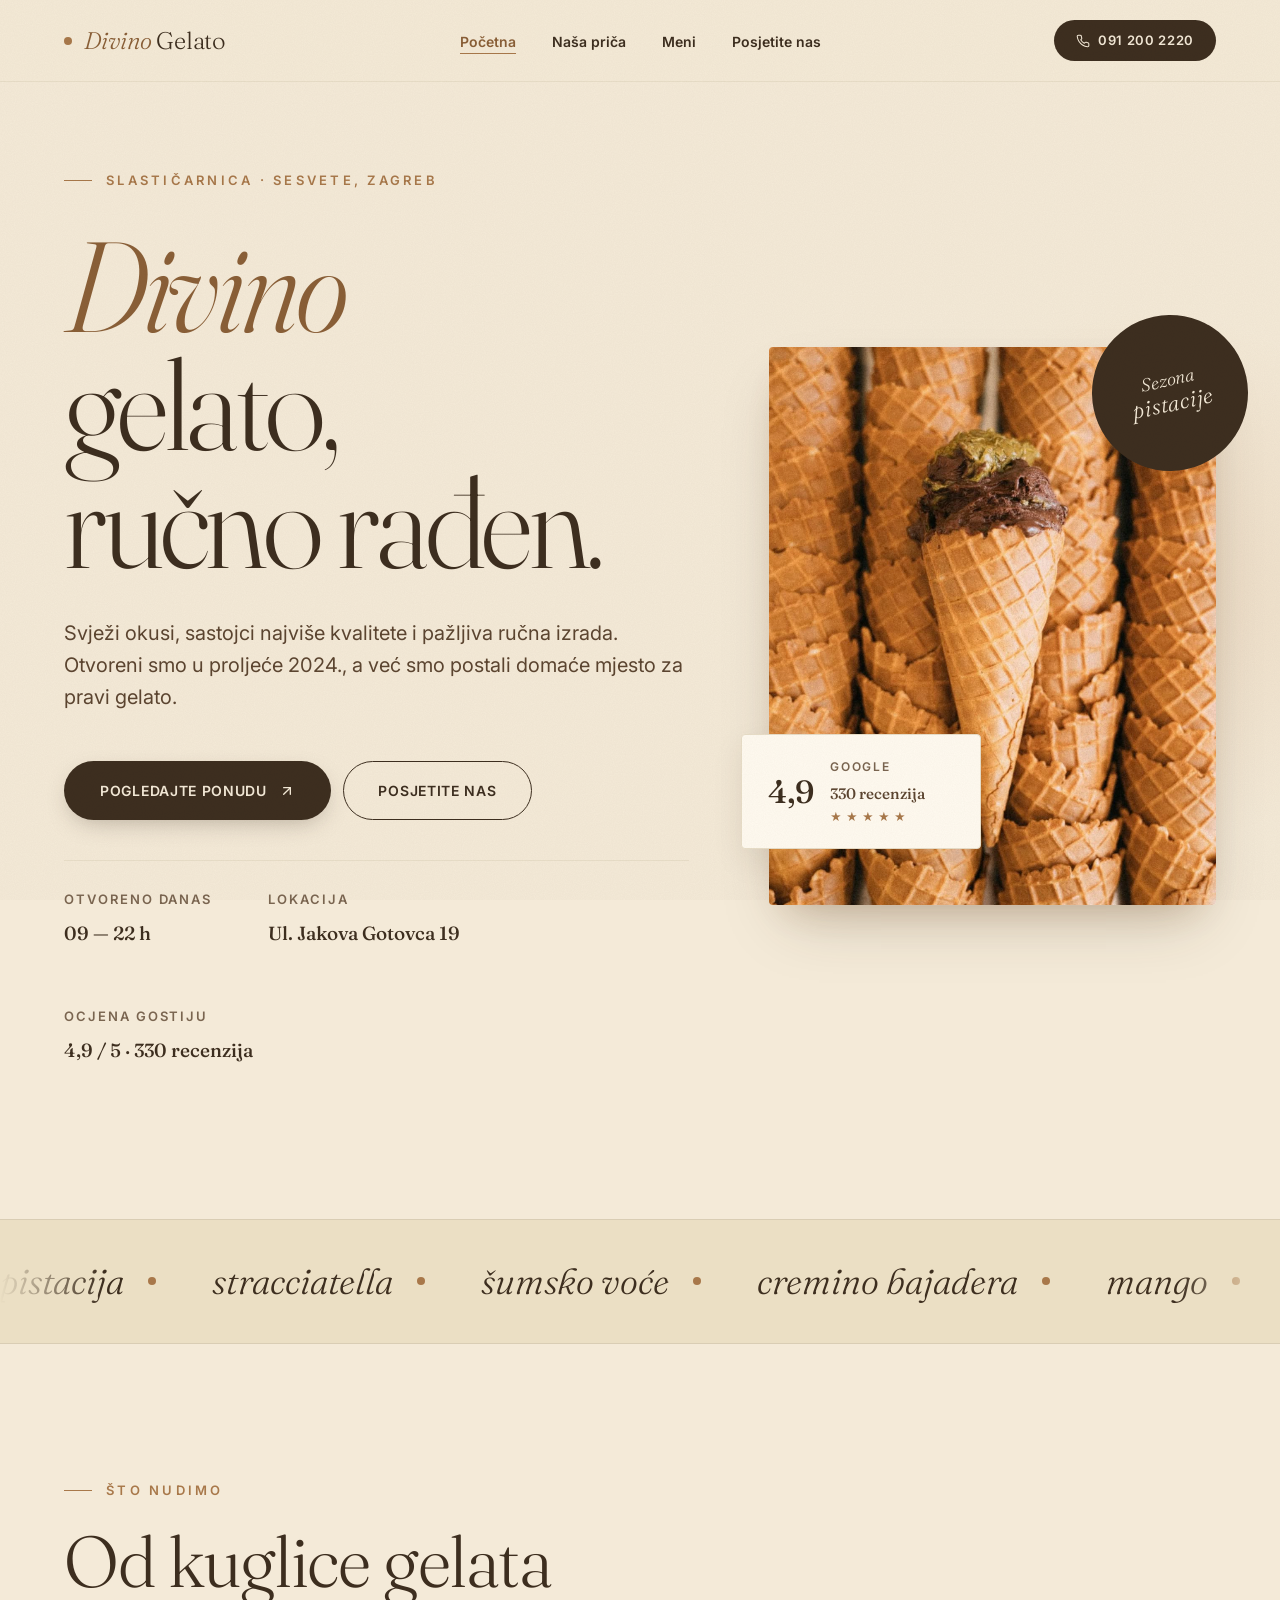
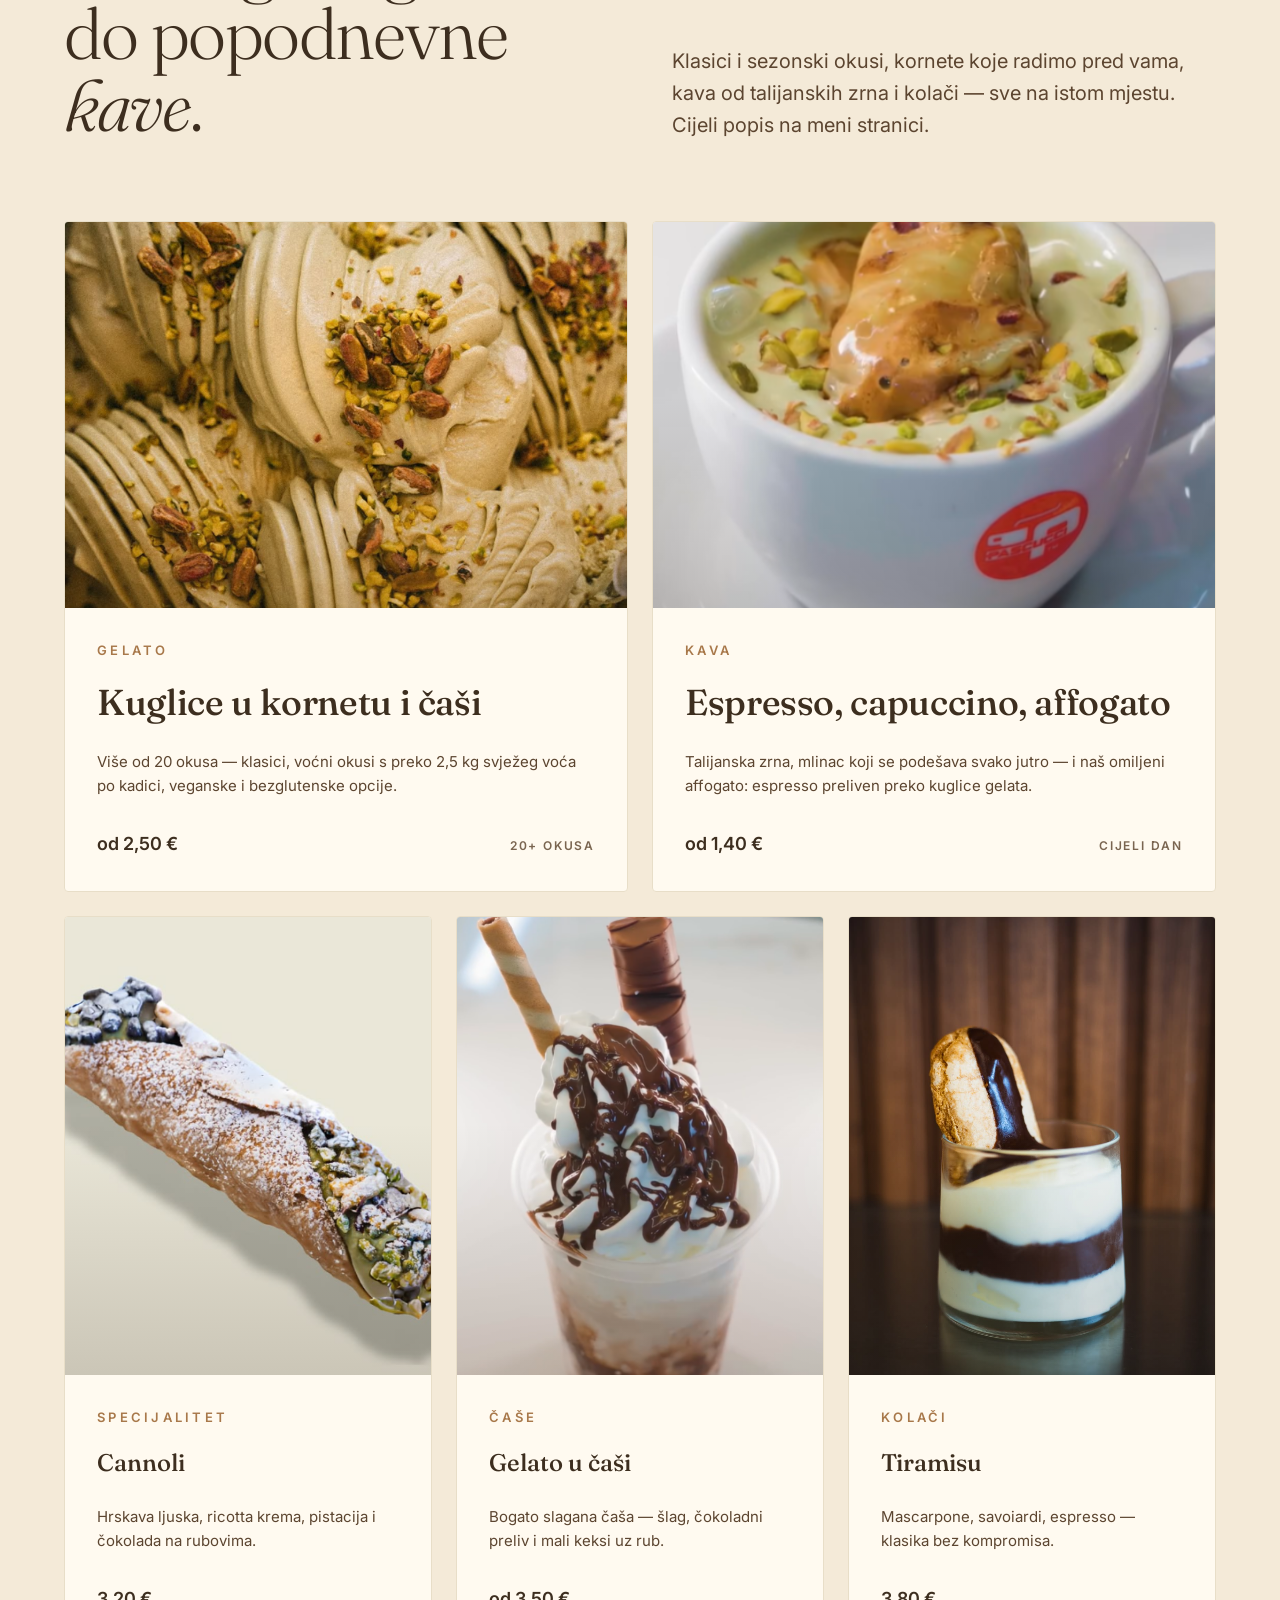
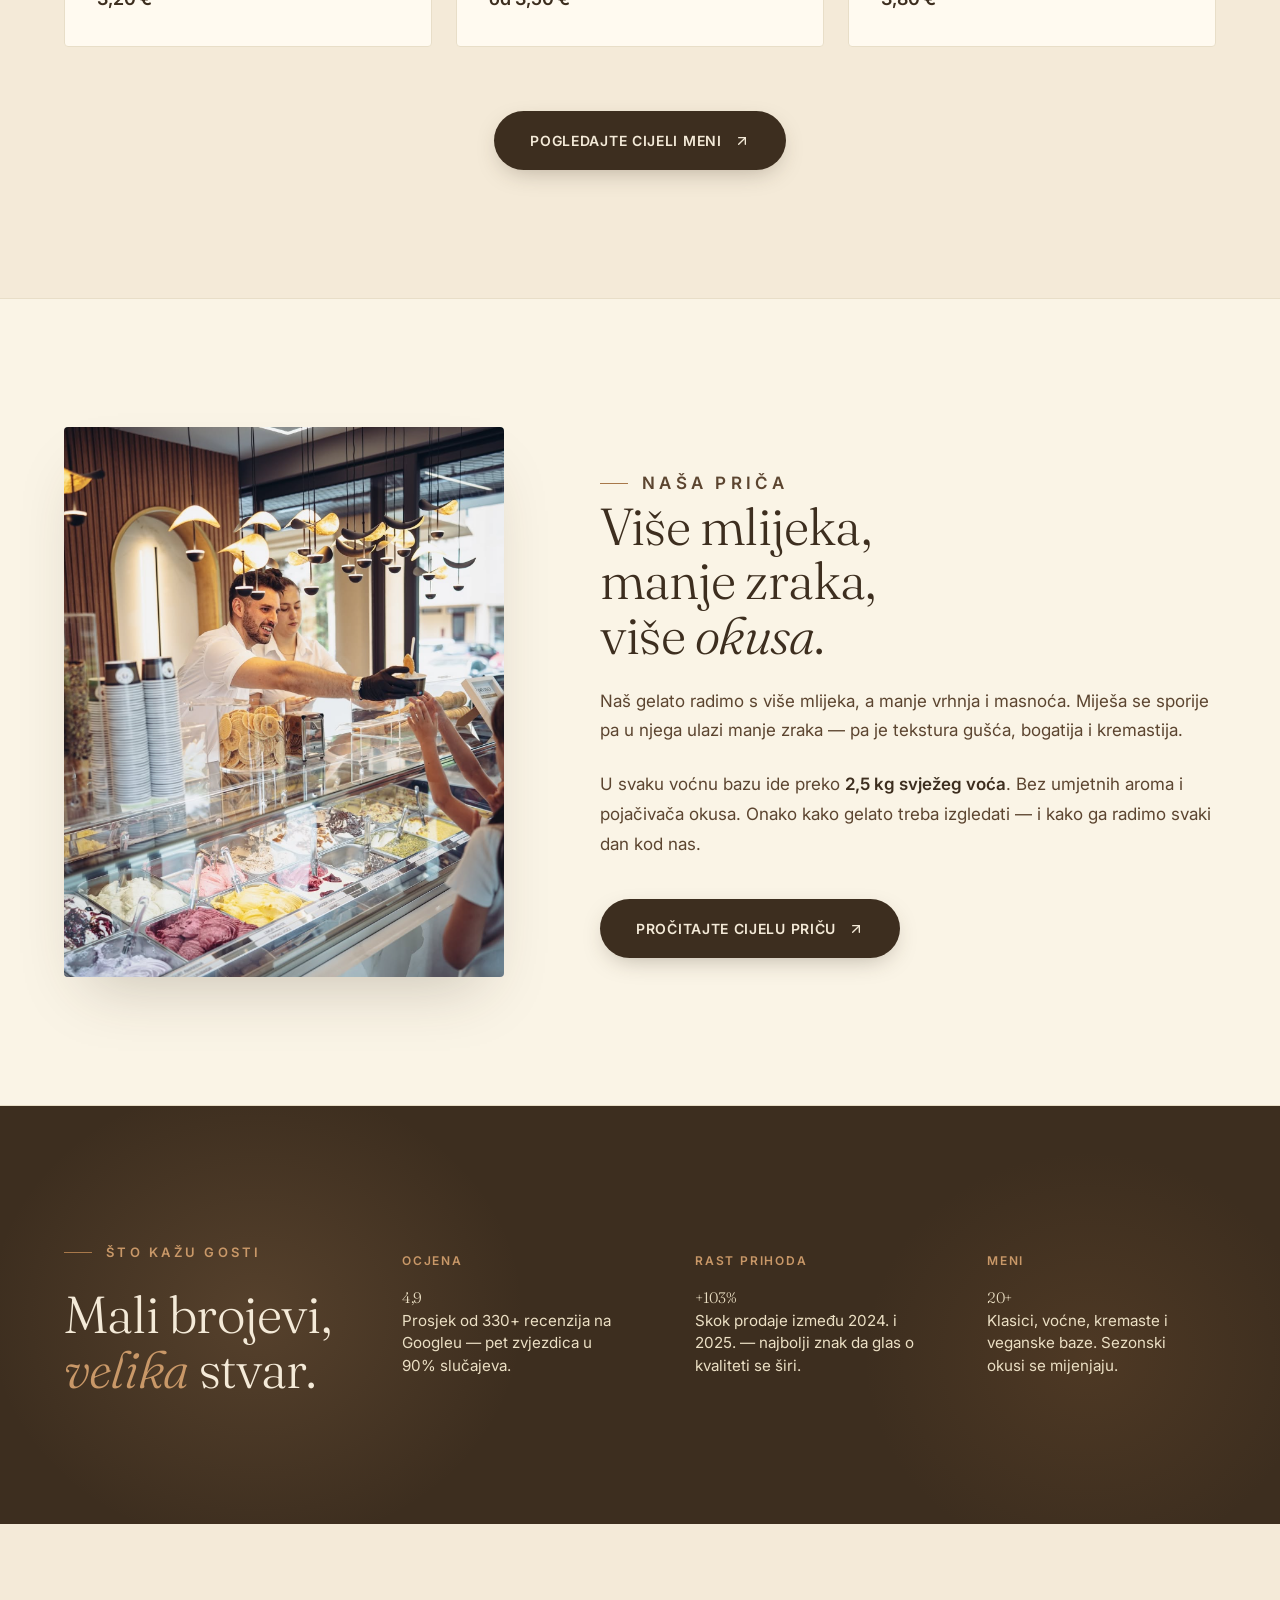
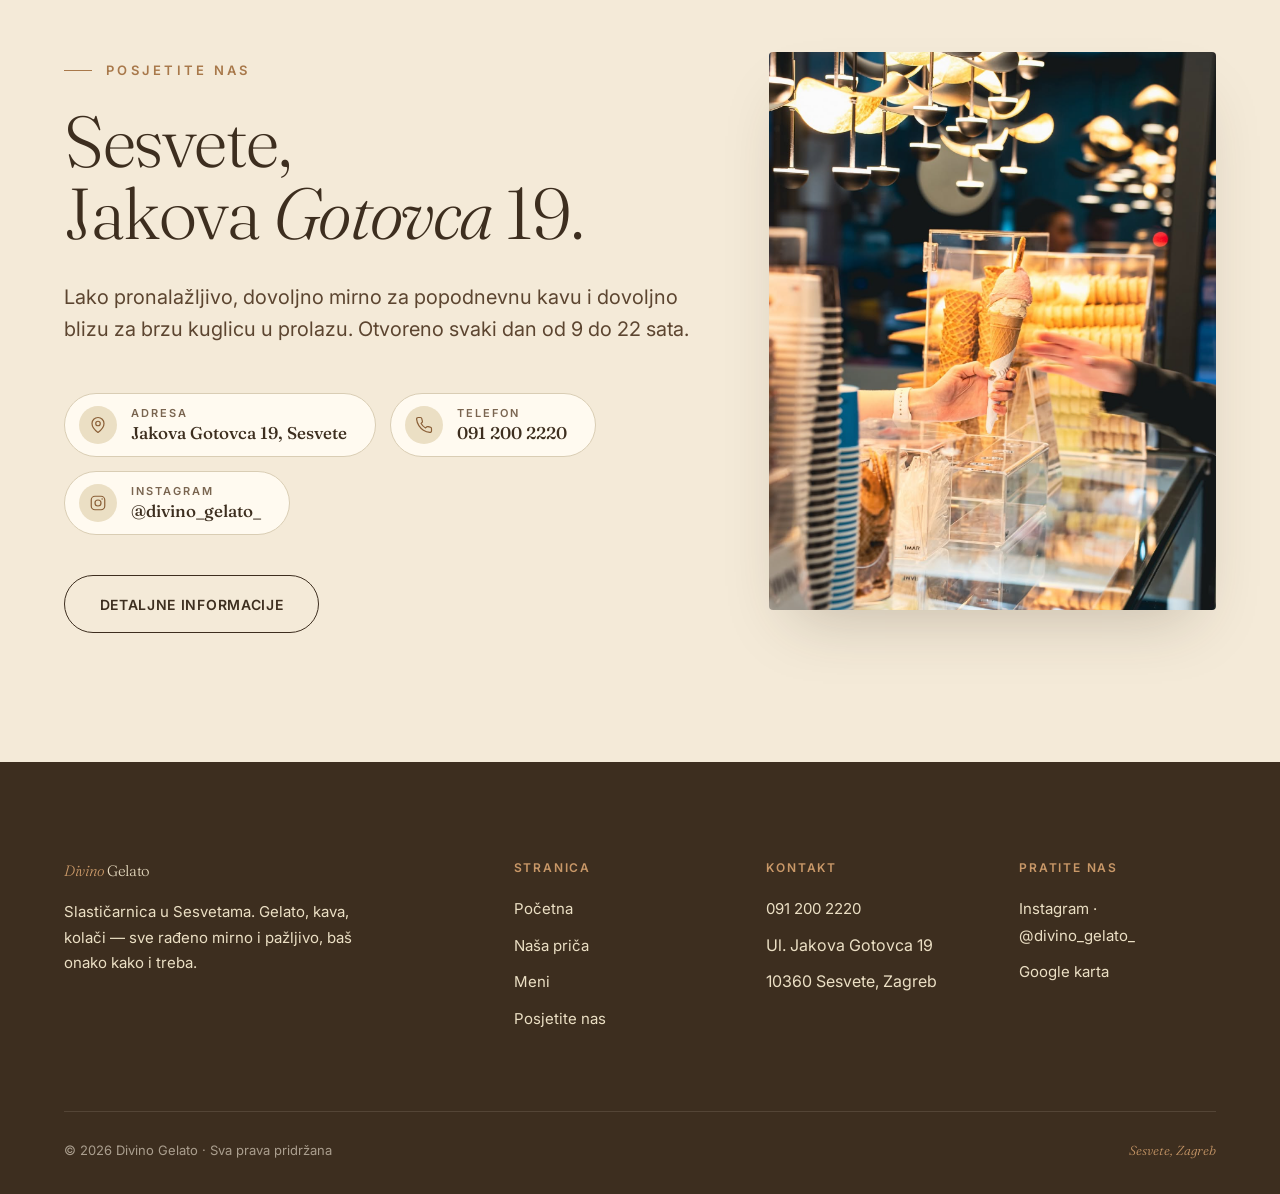
==== commit cd68d2cb: "Add files via upload opt za fon" ====
--- a/Gelato_divina/index.html
+++ b/Gelato_divina/index.html
@@ -26,12 +26,23 @@
         <li><a href="o-nama.html">Naša priča</a></li>
         <li><a href="meni.html">Meni</a></li>
         <li><a href="posjetite.html">Posjetite nas</a></li>
+        <li class="nav-mobile-cta">
+          <a href="tel:+385912002220">
+            <svg viewBox="0 0 24 24" fill="none" stroke="currentColor" stroke-width="1.8" stroke-linecap="round" stroke-linejoin="round" aria-hidden="true"><path d="M22 16.92v3a2 2 0 0 1-2.18 2 19.79 19.79 0 0 1-8.63-3.07 19.5 19.5 0 0 1-6-6 19.79 19.79 0 0 1-3.07-8.67A2 2 0 0 1 4.11 2h3a2 2 0 0 1 2 1.72 12.84 12.84 0 0 0 .7 2.81 2 2 0 0 1-.45 2.11L8.09 9.91a16 16 0 0 0 6 6l1.27-1.27a2 2 0 0 1 2.11-.45 12.84 12.84 0 0 0 2.81.7A2 2 0 0 1 22 16.92Z"/></svg>
+            091 200 2220
+          </a>
+        </li>
       </ul>
     </nav>
     <a class="nav-cta" href="tel:+385912002220">
       <svg width="14" height="14" viewBox="0 0 24 24" fill="none" stroke="currentColor" stroke-width="1.8" stroke-linecap="round" stroke-linejoin="round" aria-hidden="true"><path d="M22 16.92v3a2 2 0 0 1-2.18 2 19.79 19.79 0 0 1-8.63-3.07 19.5 19.5 0 0 1-6-6 19.79 19.79 0 0 1-3.07-8.67A2 2 0 0 1 4.11 2h3a2 2 0 0 1 2 1.72 12.84 12.84 0 0 0 .7 2.81 2 2 0 0 1-.45 2.11L8.09 9.91a16 16 0 0 0 6 6l1.27-1.27a2 2 0 0 1 2.11-.45 12.84 12.84 0 0 0 2.81.7A2 2 0 0 1 22 16.92Z"/></svg>
       091 200 2220
     </a>
+    <button class="nav-toggle" aria-label="Otvori meni" aria-expanded="false" aria-controls="primary-nav">
+      <span class="nav-toggle-bar"></span>
+      <span class="nav-toggle-bar"></span>
+      <span class="nav-toggle-bar"></span>
+    </button>
   </div>
 </header>
 
--- a/Gelato_divina/styles.css
+++ b/Gelato_divina/styles.css
@@ -111,13 +111,19 @@
 .italic { font-style: italic; font-weight: 300; }
 
 @media (max-width: 768px) {
-  .display-xl { font-size: 4rem; }
-  .display-lg { font-size: 3.25rem; }
-  .h1 { font-size: 2.75rem; }
-  .h2 { font-size: 2.25rem; }
-  .h3 { font-size: 1.75rem; }
+  .display-xl { font-size: 3.75rem; line-height: 0.95; }
+  .display-lg { font-size: 3rem; }
+  .h1 { font-size: 2.5rem; }
+  .h2 { font-size: 2rem; }
+  .h3 { font-size: 1.625rem; }
   .h4 { font-size: 1.25rem; }
-  .lead { font-size: 1.125rem; }
+  .lead { font-size: 1.0625rem; line-height: 1.55; }
+}
+@media (max-width: 480px) {
+  .display-xl { font-size: 3rem; }
+  .display-lg { font-size: 2.5rem; }
+  .h1 { font-size: 2.125rem; }
+  .h2 { font-size: 1.75rem; }
 }
 
 /* ---------- buttons ---------- */
@@ -222,7 +228,110 @@
 }
 .nav-cta:hover { background: var(--cocoa); }
 
-@media (max-width: 900px) { .nav-links { display: none; } }
+/* ----- mobile hamburger ----- */
+.nav-toggle {
+  display: none;
+  position: relative;
+  width: 44px; height: 44px;
+  background: var(--espresso);
+  border: none;
+  border-radius: 999px;
+  cursor: pointer;
+  z-index: 70;
+  padding: 0;
+  flex-shrink: 0;
+}
+.nav-toggle:focus-visible { outline: 2px solid var(--gold); outline-offset: 3px; }
+.nav-toggle-bar {
+  position: absolute;
+  left: 50%; margin-left: -9px;
+  width: 18px; height: 1.5px;
+  background: var(--cream);
+  border-radius: 2px;
+  transition: transform 280ms var(--ease-out), opacity 240ms var(--ease-out);
+  transform-origin: center;
+}
+.nav-toggle-bar:nth-child(1) { top: 16px; }
+.nav-toggle-bar:nth-child(2) { top: 21.25px; }
+.nav-toggle-bar:nth-child(3) { top: 26.5px; }
+body.nav-open .nav-toggle-bar:nth-child(1) { transform: translateY(5.25px) rotate(45deg); }
+body.nav-open .nav-toggle-bar:nth-child(2) { opacity: 0; transform: scaleX(0.3); }
+body.nav-open .nav-toggle-bar:nth-child(3) { transform: translateY(-5.25px) rotate(-45deg); }
+
+.nav-mobile-cta { display: none; }
+
+@media (max-width: 900px) {
+  .nav-cta { display: none; }
+  .nav-toggle { display: inline-block; }
+
+  .nav-links {
+    display: flex;
+    flex-direction: column;
+    align-items: stretch;
+    gap: 0;
+    margin: 0; padding: 96px 28px 32px;
+    list-style: none;
+
+    position: fixed;
+    top: 0; right: 0; bottom: 0;
+    width: min(360px, 86vw);
+
+    background: var(--cream-soft);
+    border-left: 1px solid var(--line);
+    box-shadow: -20px 0 60px rgba(61,46,31,0.18);
+
+    transform: translateX(102%);
+    transition: transform 360ms var(--ease-out);
+    z-index: 60;
+    overflow-y: auto;
+  }
+  body.nav-open { overflow: hidden; }
+  body.nav-open .nav-links { transform: translateX(0); }
+
+  .nav-links li {
+    border-bottom: 1px solid var(--line-soft);
+  }
+  .nav-links li:last-child { border-bottom: none; }
+  .nav-links a {
+    display: block;
+    padding: 20px 0;
+    font-family: var(--font-display);
+    font-weight: 500;
+    font-size: 1.375rem;
+    line-height: 1.2;
+    color: var(--espresso);
+    letter-spacing: -0.01em;
+  }
+  .nav-links a::after { display: none; }
+  .nav-links a.active { color: var(--gold-deep); }
+
+  .nav-mobile-cta { display: list-item; border-bottom: none !important; margin-top: 24px; }
+  .nav-mobile-cta a {
+    display: inline-flex !important;
+    align-items: center;
+    gap: 10px;
+    padding: 14px 24px !important;
+    background: var(--espresso);
+    color: var(--cream);
+    border-radius: 999px;
+    font-family: var(--font-sans) !important;
+    font-size: 14px !important;
+    font-weight: 600 !important;
+    letter-spacing: 0.05em !important;
+    text-transform: uppercase;
+  }
+  .nav-mobile-cta a svg { width: 16px; height: 16px; }
+
+  /* backdrop */
+  body.nav-open::after {
+    content: "";
+    position: fixed; inset: 0;
+    background: rgba(61,46,31,0.45);
+    backdrop-filter: blur(3px);
+    -webkit-backdrop-filter: blur(3px);
+    z-index: 55;
+  }
+}
 
 /* =====================================================================
    HERO (home)
@@ -244,7 +353,10 @@
 .hero-title { margin-top: 12px; }
 .hero-title .italic { color: var(--gold-deep); display: inline-block; }
 .hero-lead { margin-top: 36px; color: var(--cocoa); }
-.hero-ctas { margin-top: 48px; display: flex; flex-wrap: wrap; gap: 16px; }
+.hero-ctas { margin-top: 48px; display: flex; flex-wrap: wrap; gap: 12px; }
+@media (max-width: 480px) {
+  .hero-ctas .btn { flex: 1 1 100%; justify-content: center; }
+}
 
 .hero-meta {
   margin-top: 40px;
@@ -253,11 +365,17 @@
   border-top: 1px solid var(--line-soft);
   display: flex; gap: 56px; flex-wrap: wrap;
 }
+@media (max-width: 768px) {
+  .hero-meta { gap: 24px 32px; margin-top: 32px; padding-top: 20px; }
+}
 .hero-meta-item .label { display: block; margin-bottom: 8px; font-size: 0.8125rem; }
 .hero-meta-item p {
   margin: 0;
   font-family: var(--font-display); font-weight: 500;
   font-size: 1.1875rem; color: var(--espresso);
+}
+@media (max-width: 768px) {
+  .hero-meta-item p { font-size: 1.0625rem; }
 }
 
 .hero-visual { position: relative; aspect-ratio: 4 / 5; width: 100%; }
@@ -421,6 +539,7 @@
   background: linear-gradient(to top, rgba(61,46,31,0.18), transparent 55%);
 }
 .card-body { padding: 32px; display: flex; flex-direction: column; gap: 12px; }
+@media (max-width: 768px) { .card-body { padding: 24px; } }
 .card-tag {
   font-size: 0.8125rem; font-weight: 600;
   letter-spacing: 0.25em; text-transform: uppercase;
@@ -581,8 +700,8 @@
   gap: 64px; align-items: center;
   position: relative; z-index: 1;
 }
-@media (max-width: 1024px) { .stats-grid { grid-template-columns: 1fr 1fr; gap: 48px; } }
-@media (max-width: 640px)  { .stats-grid { grid-template-columns: 1fr 1fr; gap: 32px; } }
+@media (max-width: 1024px) { .stats-grid { grid-template-columns: 1fr 1fr; gap: 40px 32px; } }
+@media (max-width: 640px)  { .stats-grid { grid-template-columns: 1fr; gap: 32px; } }
 .stats h2 { color: var(--cream); }
 .stats h2 .italic { color: var(--gold-light); }
 .stat-item .label { color: var(--gold-light); display: block; margin-bottom: 16px; }
@@ -681,6 +800,10 @@
   display: flex; flex-wrap: wrap; gap: 14px;
   margin-top: 48px;
 }
+@media (max-width: 480px) {
+  .info-pills { gap: 10px; margin-top: 32px; }
+  .info-pill { width: 100%; }
+}
 .info-pill {
   display: inline-flex; align-items: center; gap: 14px;
   padding: 12px 28px 12px 14px;
@@ -738,6 +861,7 @@
   padding: 96px 0 32px 0;
   position: relative; overflow: hidden;
 }
+@media (max-width: 768px) { .footer { padding: 64px 0 24px 0; } }
 .footer-grid {
   display: grid;
   grid-template-columns: 2fr 1fr 1fr 1fr;
@@ -750,6 +874,7 @@
   font-size: 2.5rem; color: var(--cream);
   margin: 0 0 16px 0; letter-spacing: -0.02em;
 }
+@media (max-width: 768px) { .footer-logo { font-size: 2rem; } }
 .footer-logo .italic { color: var(--gold-light); }
 .footer p, .footer a {
   color: var(--cream-deep); font-size: 0.9375rem; line-height: 1.7;
@@ -809,6 +934,7 @@
   position: relative;
   transition: transform 400ms var(--ease-out), box-shadow 400ms var(--ease-out);
 }
+@media (max-width: 768px) { .chart-card { padding: 24px 20px; gap: 16px; } }
 .chart-card:hover { transform: translateY(-4px); box-shadow: var(--shadow-lg); }
 .chart-card-head {
   display: flex; justify-content: space-between;
@@ -858,6 +984,7 @@
   letter-spacing: -0.02em;
   color: var(--gold-deep); margin: 0;
 }
+@media (max-width: 768px) { .chart-callout { font-size: 2.75rem; } }
 .chart-callout .italic { color: var(--gold); }
 .chart-callout-sub { font-size: 0.875rem; color: var(--mocha); margin-top: 4px; }
 
@@ -893,6 +1020,7 @@
   position: relative;
   transition: transform 400ms var(--ease-out), box-shadow 400ms var(--ease-out);
 }
+@media (max-width: 768px) { .infobox { padding: 28px 24px; } }
 .infobox:hover { transform: translateY(-4px); box-shadow: var(--shadow-lg); }
 .infobox-icon {
   width: 44px; height: 44px;
@@ -908,6 +1036,7 @@
   letter-spacing: -0.02em;
   color: var(--espresso); margin: 0;
 }
+@media (max-width: 768px) { .infobox-number { font-size: 3.5rem; } }
 .infobox-label {
   margin-top: 16px;
   font-size: 0.9375rem; color: var(--cocoa);
@@ -928,9 +1057,24 @@
   padding: 16px 0;
   margin-bottom: 64px;
 }
+@media (max-width: 768px) {
+  .menu-nav { top: 68px; padding: 12px 0; margin-bottom: 40px; }
+}
 .menu-nav-inner {
-  display: flex; gap: 12px;
-  flex-wrap: wrap; justify-content: center;
+  display: flex; gap: 10px;
+  flex-wrap: nowrap; justify-content: center;
+}
+@media (max-width: 768px) {
+  .menu-nav-inner {
+    overflow-x: auto;
+    justify-content: flex-start;
+    -webkit-overflow-scrolling: touch;
+    scrollbar-width: none;
+    padding-left: 20px; padding-right: 20px;
+    margin-left: -24px; margin-right: -24px;
+  }
+  .menu-nav-inner::-webkit-scrollbar { display: none; }
+  .menu-chip { flex-shrink: 0; }
 }
 .menu-chip {
   display: inline-flex; align-items: center; gap: 8px;
@@ -964,6 +1108,11 @@
   padding-bottom: 28px;
   border-bottom: 1px solid var(--line-soft);
 }
+@media (max-width: 768px) {
+  .menu-group-head { grid-template-columns: 1fr; gap: 12px; margin-bottom: 32px; padding-bottom: 20px; }
+  .menu-group { margin-top: 80px; }
+  .menu-group p { font-size: 0.9375rem; }
+}
 .menu-group-head h2 .italic { color: var(--gold-deep); }
 .menu-group-head p { margin: 0; color: var(--cocoa); max-width: 40ch; }
 
@@ -979,7 +1128,10 @@
   padding: 16px 40px;
 }
 @media (max-width: 768px) {
-  .menu-list { grid-template-columns: 1fr; padding: 8px 24px; }
+  .menu-list { grid-template-columns: 1fr; padding: 4px 20px; column-gap: 0; }
+}
+@media (max-width: 480px) {
+  .menu-list { padding: 4px 16px; }
 }
 
 .menu-item {
@@ -1037,7 +1189,16 @@
 
 @media (max-width: 768px) {
   .menu-item h4 { font-size: 1.375rem; }
-  .menu-item-price { font-size: 1.375rem; }
+  .menu-item-price { font-size: 1.375rem; padding-top: 0; }
+  .menu-item { padding: 22px 0; column-gap: 16px; }
+  .menu-item-desc { max-width: 100%; }
+  .menu-item:hover { padding-left: 0; }
+  .menu-item-tag { display: inline-block; margin-left: 8px; margin-top: 2px; vertical-align: middle; }
+}
+@media (max-width: 480px) {
+  .menu-item h4 { font-size: 1.25rem; }
+  .menu-item-price { font-size: 1.25rem; }
+  .menu-item { padding: 20px 0; }
 }
 
 /* ----- small "scroll to photos" hint between menu and gallery ----- */
@@ -1326,6 +1487,7 @@
   color: var(--cream); margin: 0;
   position: relative;
 }
+@media (max-width: 768px) { .craft-stat-banner .big-num { font-size: 3.5rem; } }
 .craft-stat-banner .big-num .italic { color: var(--gold-light); }
 .craft-stat-banner p {
   margin: 0; max-width: 52ch;
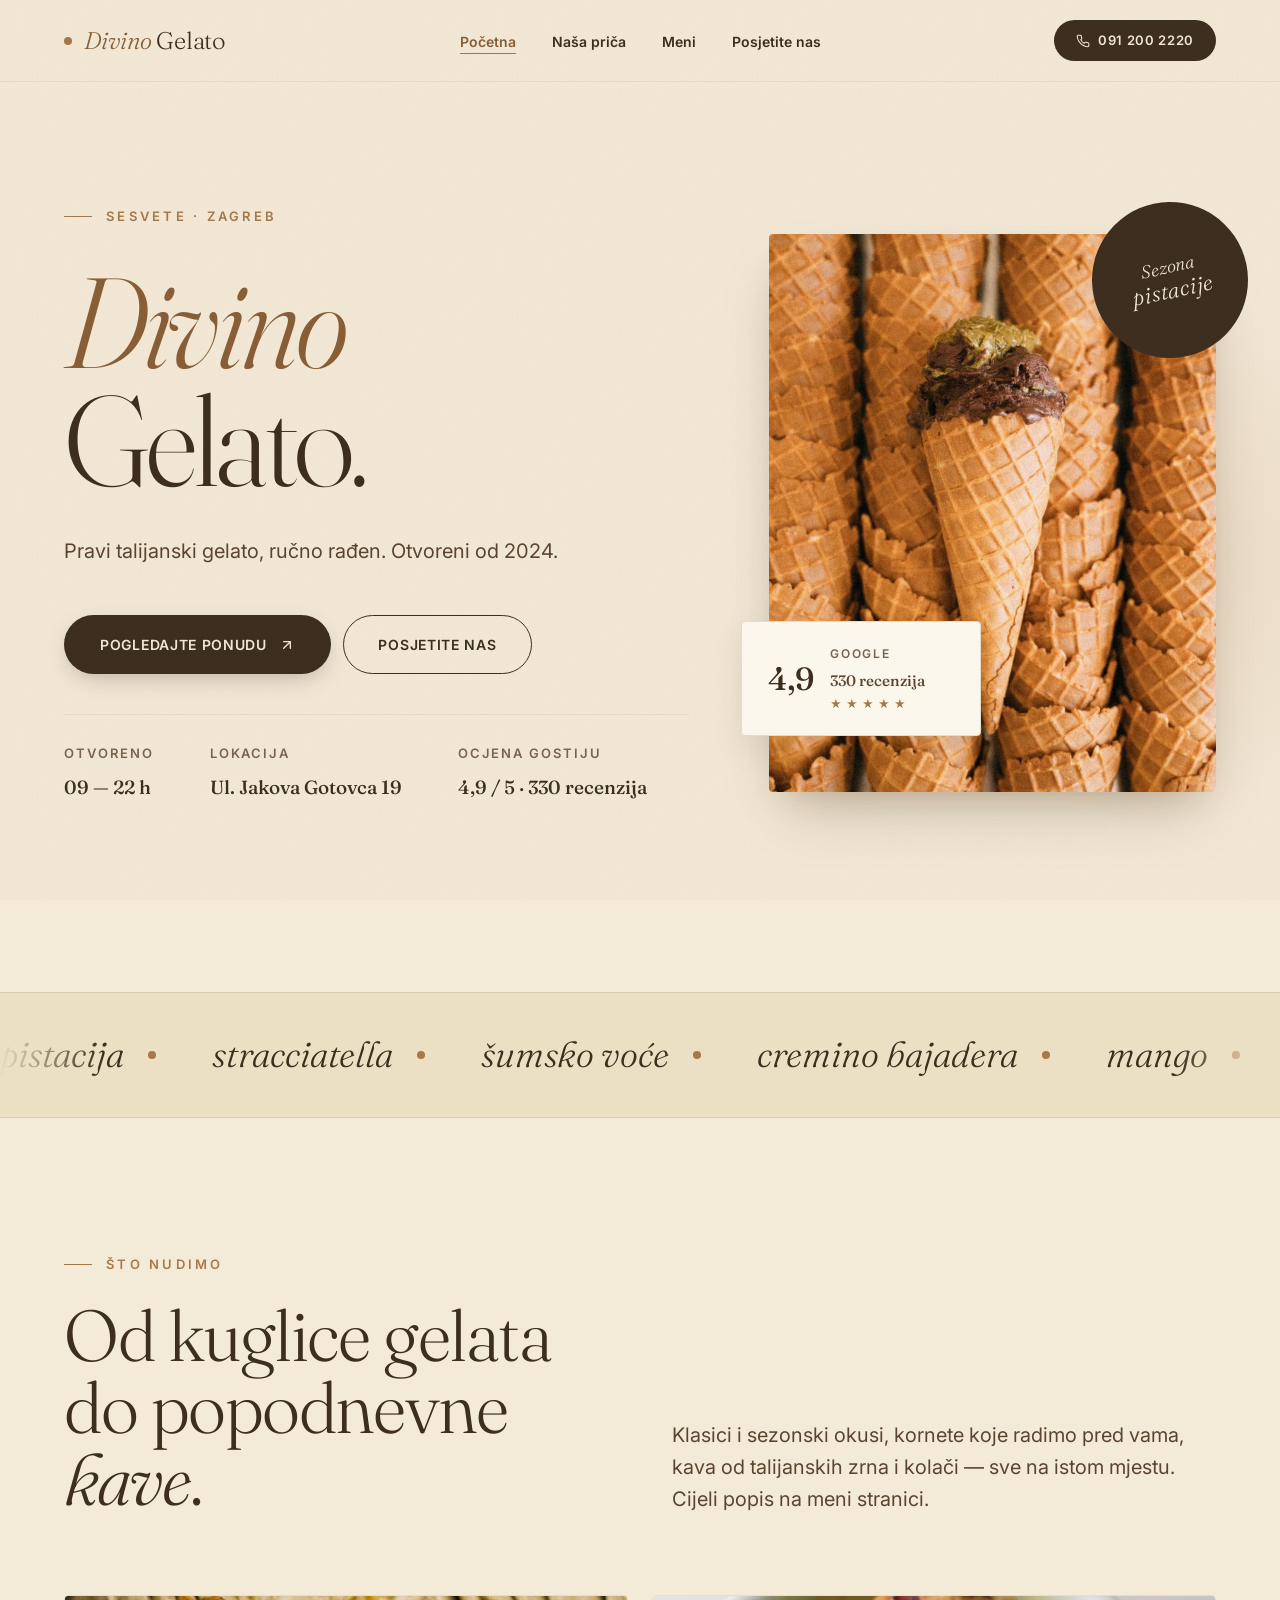
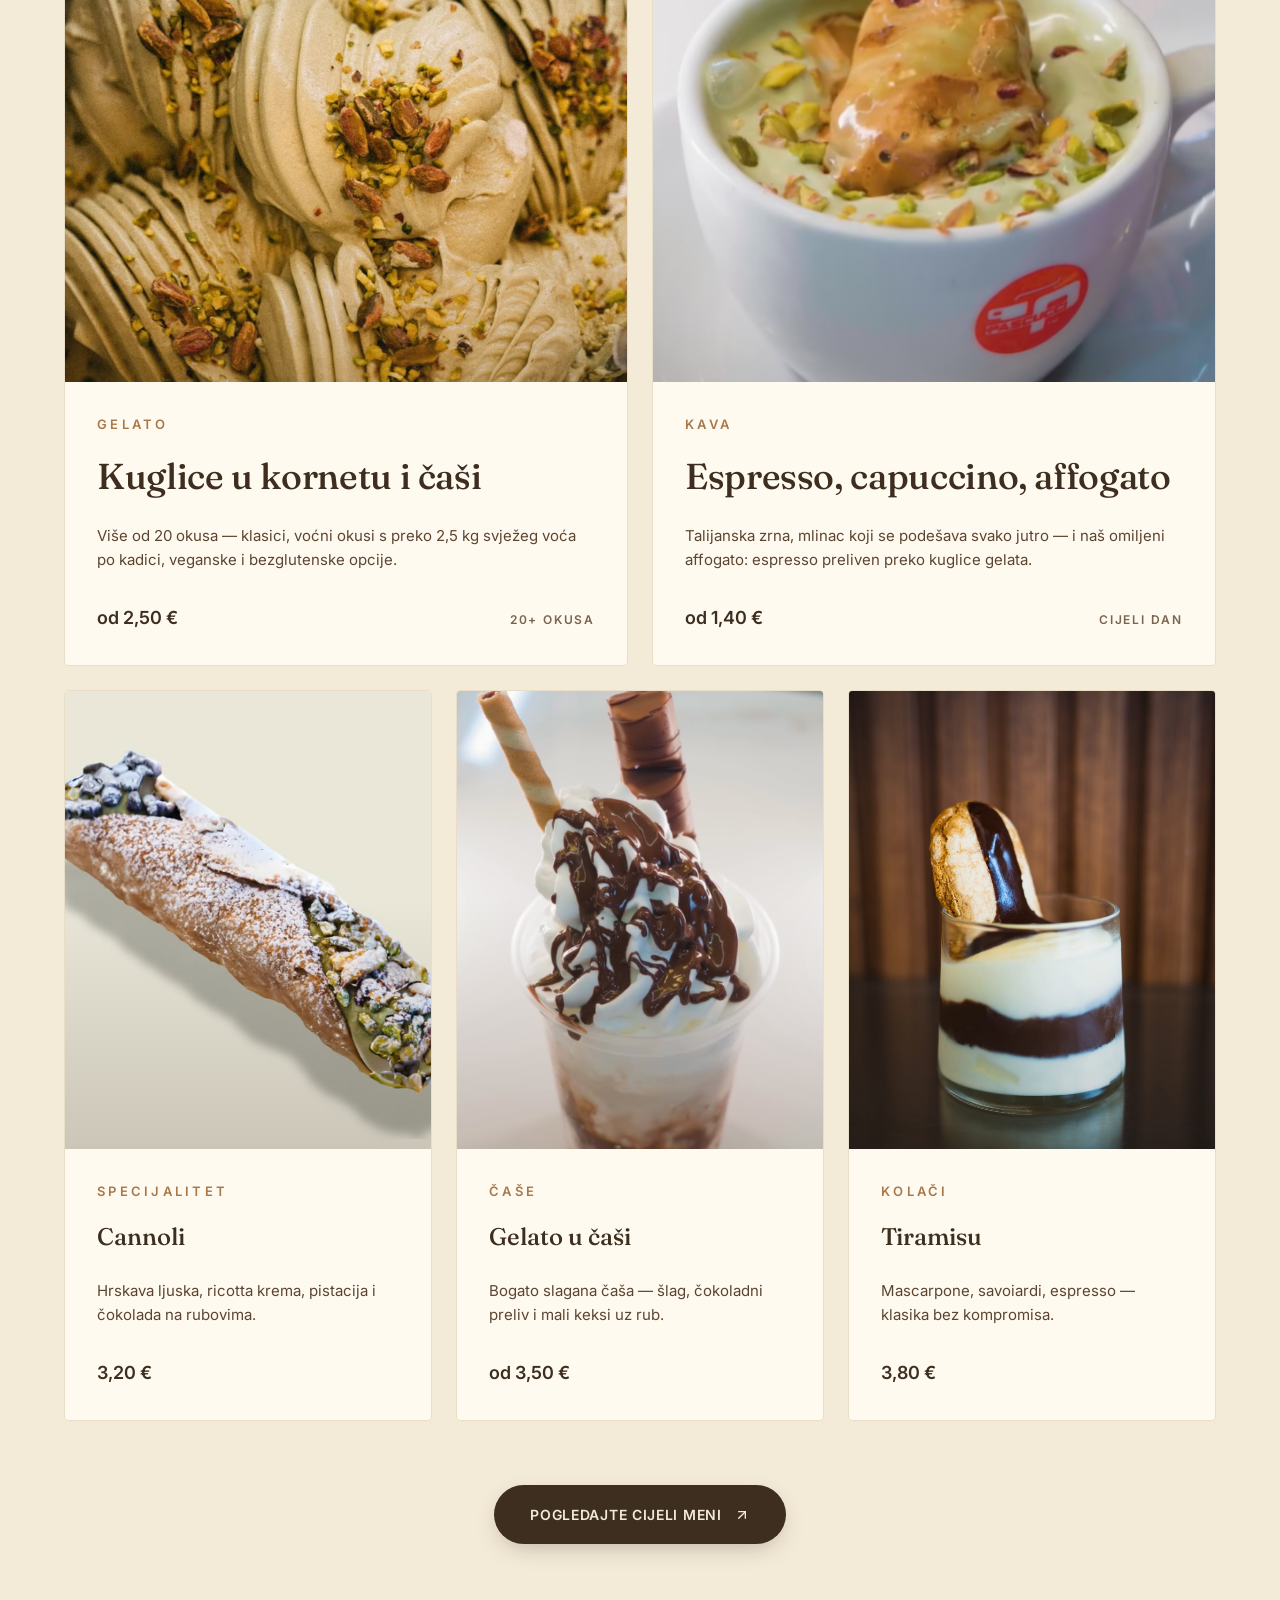
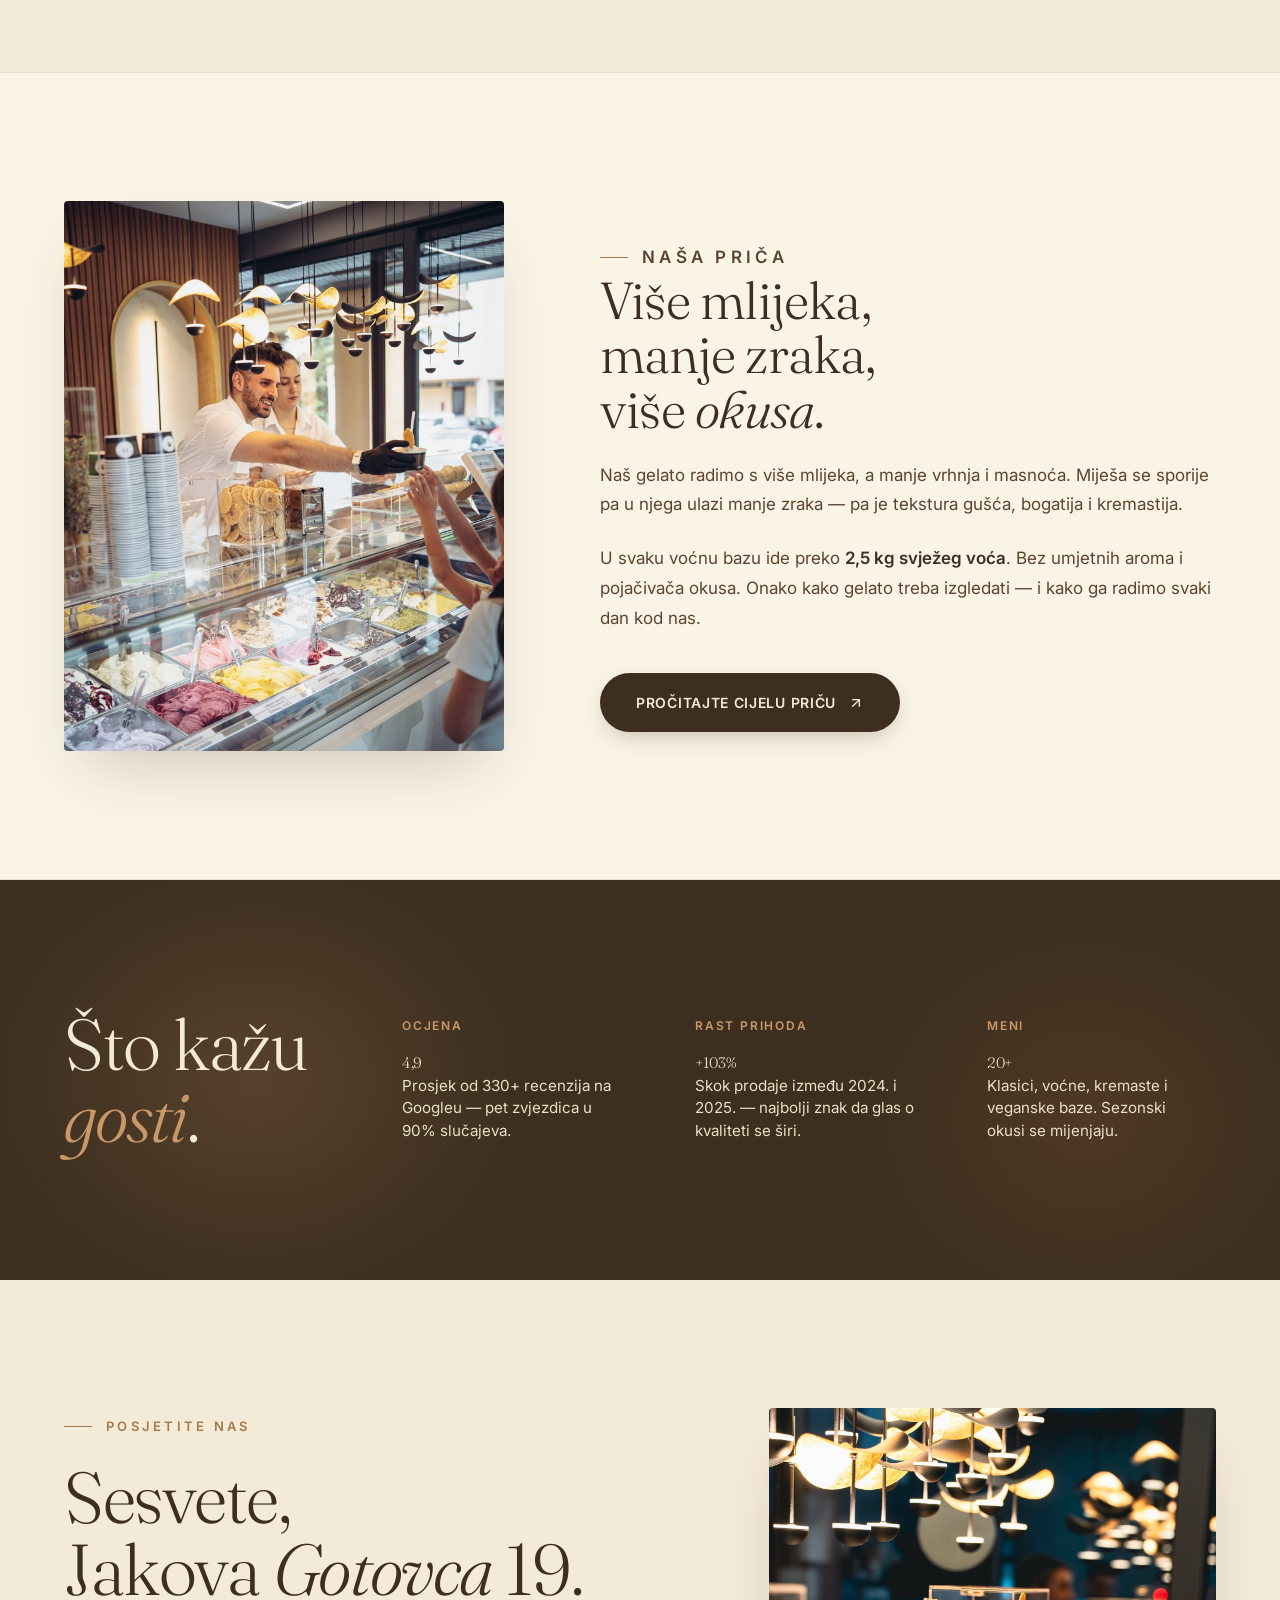
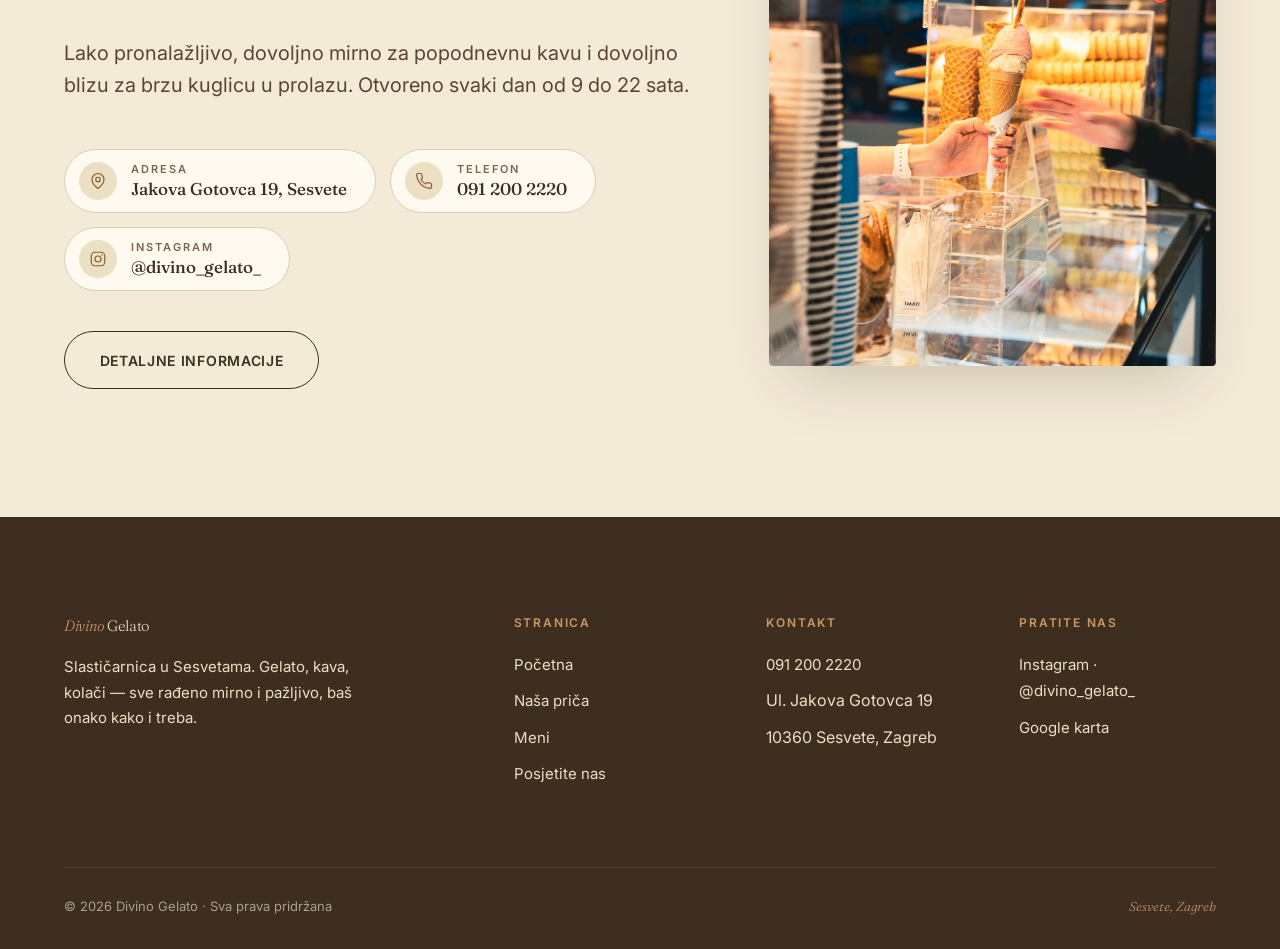
==== commit 0d570016: "nesmislene promjene" ====
--- a/Gelato_divina/index.html
+++ b/Gelato_divina/index.html
@@ -51,13 +51,12 @@
   <div class="container">
     <div class="hero-grid">
       <div class="hero-text">
-        <p class="eyebrow reveal">Slastičarnica · Sesvete, Zagreb</p>
+        <p class="eyebrow reveal">Sesvete · Zagreb</p>
         <h1 class="display-xl hero-title reveal">
-          <span class="italic">Divino</span><br />gelato,<br />ručno rađen.
+          <span class="italic">Divino</span><br />Gelato.
         </h1>
         <p class="lead hero-lead reveal">
-          Svježi okusi, sastojci najviše kvalitete i pažljiva ručna izrada.
-          Otvoreni smo u proljeće 2024., a već smo postali domaće mjesto za pravi gelato.
+          Pravi talijanski gelato, ručno rađen. Otvoreni od 2024.
         </p>
         <div class="hero-ctas reveal">
           <a class="btn btn-primary" href="meni.html">
@@ -69,7 +68,7 @@
 
         <div class="hero-meta reveal">
           <div class="hero-meta-item">
-            <span class="label">Otvoreno danas</span>
+            <span class="label">Otvoreno</span>
             <p>09 — 22 h</p>
           </div>
           <div class="hero-meta-item">
@@ -269,9 +268,8 @@
   <div class="container">
     <div class="stats-grid">
       <div class="reveal">
-        <p class="eyebrow" style="color: var(--gold-light);">Što kažu gosti</p>
-        <h2 class="h2">
-          Mali brojevi,<br /><span class="italic">velika</span> stvar.
+        <h2 class="h1" style="color: var(--cream);">
+          Što kažu<br /><span class="italic" style="color: var(--gold-light);">gosti</span>.
         </h2>
       </div>
       <div class="stat-item reveal">
--- a/Gelato_divina/styles.css
+++ b/Gelato_divina/styles.css
@@ -73,13 +73,19 @@
   padding-right: 64px;
 }
 @media (max-width: 768px) {
-  .container { padding-left: 24px; padding-right: 24px; }
+  .container { padding-left: 20px; padding-right: 20px; }
+}
+@media (max-width: 480px) {
+  .container { padding-left: 16px; padding-right: 16px; }
 }
 
 .section { padding-top: 128px; padding-bottom: 128px; }
 .section-sm { padding-top: 96px; padding-bottom: 96px; }
 @media (max-width: 768px) {
-  .section, .section-sm { padding-top: 64px; padding-bottom: 64px; }
+  .section, .section-sm { padding-top: 56px; padding-bottom: 56px; }
+}
+@media (max-width: 480px) {
+  .section, .section-sm { padding-top: 48px; padding-bottom: 48px; }
 }
 
 /* ---------- typography ---------- */
@@ -111,7 +117,7 @@
 .italic { font-style: italic; font-weight: 300; }
 
 @media (max-width: 768px) {
-  .display-xl { font-size: 3.75rem; line-height: 0.95; }
+  .display-xl { font-size: 4.75rem; line-height: 0.92; letter-spacing: -0.035em; }
   .display-lg { font-size: 3rem; }
   .h1 { font-size: 2.5rem; }
   .h2 { font-size: 2rem; }
@@ -120,7 +126,7 @@
   .lead { font-size: 1.0625rem; line-height: 1.55; }
 }
 @media (max-width: 480px) {
-  .display-xl { font-size: 3rem; }
+  .display-xl { font-size: 4rem; line-height: 0.92; }
   .display-lg { font-size: 2.5rem; }
   .h1 { font-size: 2.125rem; }
   .h2 { font-size: 1.75rem; }
@@ -178,12 +184,26 @@
   -webkit-backdrop-filter: blur(14px) saturate(120%);
   border-bottom: 1px solid var(--line-soft);
 }
+/* On mobile the drawer is fixed positioned and must escape the nav.
+   backdrop-filter creates a containing block for fixed descendants,
+   which traps the drawer inside the nav. Disable backdrop-filter and
+   raise the nav above the backdrop layer so the drawer (rendered inside
+   the nav's stacking context) shows above the dim overlay. */
+@media (max-width: 900px) {
+  .nav {
+    backdrop-filter: none;
+    -webkit-backdrop-filter: none;
+    background: rgba(244, 234, 216, 0.97);
+    z-index: 60;
+  }
+}
 .nav-inner {
   max-width: 1440px; margin: 0 auto;
   padding: 20px 64px;
   display: flex; align-items: center; justify-content: space-between; gap: 32px;
 }
-@media (max-width: 768px) { .nav-inner { padding: 16px 24px; } }
+@media (max-width: 768px) { .nav-inner { padding: 14px 20px; gap: 16px; } }
+@media (max-width: 480px) { .nav-inner { padding: 12px 16px; gap: 12px; } }
 
 .nav-logo {
   font-family: var(--font-display); font-weight: 300;
@@ -191,6 +211,7 @@
   letter-spacing: -0.01em;
   display: flex; align-items: center; gap: 12px;
 }
+@media (max-width: 480px) { .nav-logo { font-size: 1.25rem; gap: 10px; } }
 .nav-logo .italic { color: var(--gold-deep); }
 .nav-logo-dot {
   width: 8px; height: 8px;
@@ -327,9 +348,7 @@
     content: "";
     position: fixed; inset: 0;
     background: rgba(61,46,31,0.45);
-    backdrop-filter: blur(3px);
-    -webkit-backdrop-filter: blur(3px);
-    z-index: 55;
+    z-index: 50;
   }
 }
 
@@ -451,7 +470,8 @@
    PAGE HEADER (interior pages)
    ===================================================================== */
 .page-header { padding-top: 96px; padding-bottom: 72px; position: relative; overflow: hidden; }
-@media (max-width: 768px) { .page-header { padding-top: 56px; padding-bottom: 48px; } }
+@media (max-width: 768px) { .page-header { padding-top: 48px; padding-bottom: 40px; } }
+@media (max-width: 480px) { .page-header { padding-top: 36px; padding-bottom: 32px; } }
 .page-header::before {
   content: ""; position: absolute;
   top: -10%; right: -10%;
@@ -1058,22 +1078,15 @@
   margin-bottom: 64px;
 }
 @media (max-width: 768px) {
-  .menu-nav { top: 68px; padding: 12px 0; margin-bottom: 40px; }
+  .menu-nav { top: 64px; padding: 10px 0; margin-bottom: 32px; }
 }
 .menu-nav-inner {
   display: flex; gap: 10px;
-  flex-wrap: nowrap; justify-content: center;
+  flex-wrap: wrap;
+  justify-content: center;
 }
 @media (max-width: 768px) {
-  .menu-nav-inner {
-    overflow-x: auto;
-    justify-content: flex-start;
-    -webkit-overflow-scrolling: touch;
-    scrollbar-width: none;
-    padding-left: 20px; padding-right: 20px;
-    margin-left: -24px; margin-right: -24px;
-  }
-  .menu-nav-inner::-webkit-scrollbar { display: none; }
+  .menu-nav-inner { gap: 6px; row-gap: 8px; }
   .menu-chip { flex-shrink: 0; }
 }
 .menu-chip {
@@ -1087,6 +1100,10 @@
   letter-spacing: 0.05em; text-transform: uppercase;
   cursor: pointer;
   transition: all 200ms var(--ease-out);
+  white-space: nowrap;
+}
+@media (max-width: 768px) {
+  .menu-chip { padding: 7px 14px; font-size: 0.75rem; letter-spacing: 0.04em; }
 }
 .menu-chip:hover {
   border-color: var(--gold);
@@ -1109,8 +1126,8 @@
   border-bottom: 1px solid var(--line-soft);
 }
 @media (max-width: 768px) {
-  .menu-group-head { grid-template-columns: 1fr; gap: 12px; margin-bottom: 32px; padding-bottom: 20px; }
-  .menu-group { margin-top: 80px; }
+  .menu-group-head { grid-template-columns: 1fr; gap: 10px; margin-bottom: 28px; padding-bottom: 18px; }
+  .menu-group { margin-top: 64px; }
   .menu-group p { font-size: 0.9375rem; }
 }
 .menu-group-head h2 .italic { color: var(--gold-deep); }
@@ -1267,6 +1284,10 @@
 }
 @media (max-width: 1024px) { .flavors-photo-grid { grid-template-columns: repeat(3, 1fr); gap: 16px; } }
 @media (max-width: 640px)  { .flavors-photo-grid { grid-template-columns: repeat(2, 1fr); gap: 12px; } }
+
+/* Modifier for 3-card sections (kolaci, kava, specijaliteti) — keeps 3 cols on desktop/tablet, drops to 2 on mobile */
+.flavors-photo-grid--triple { grid-template-columns: repeat(3, 1fr); }
+@media (max-width: 640px) { .flavors-photo-grid--triple { grid-template-columns: repeat(2, 1fr); } }
 
 .flavor-card {
   position: relative;
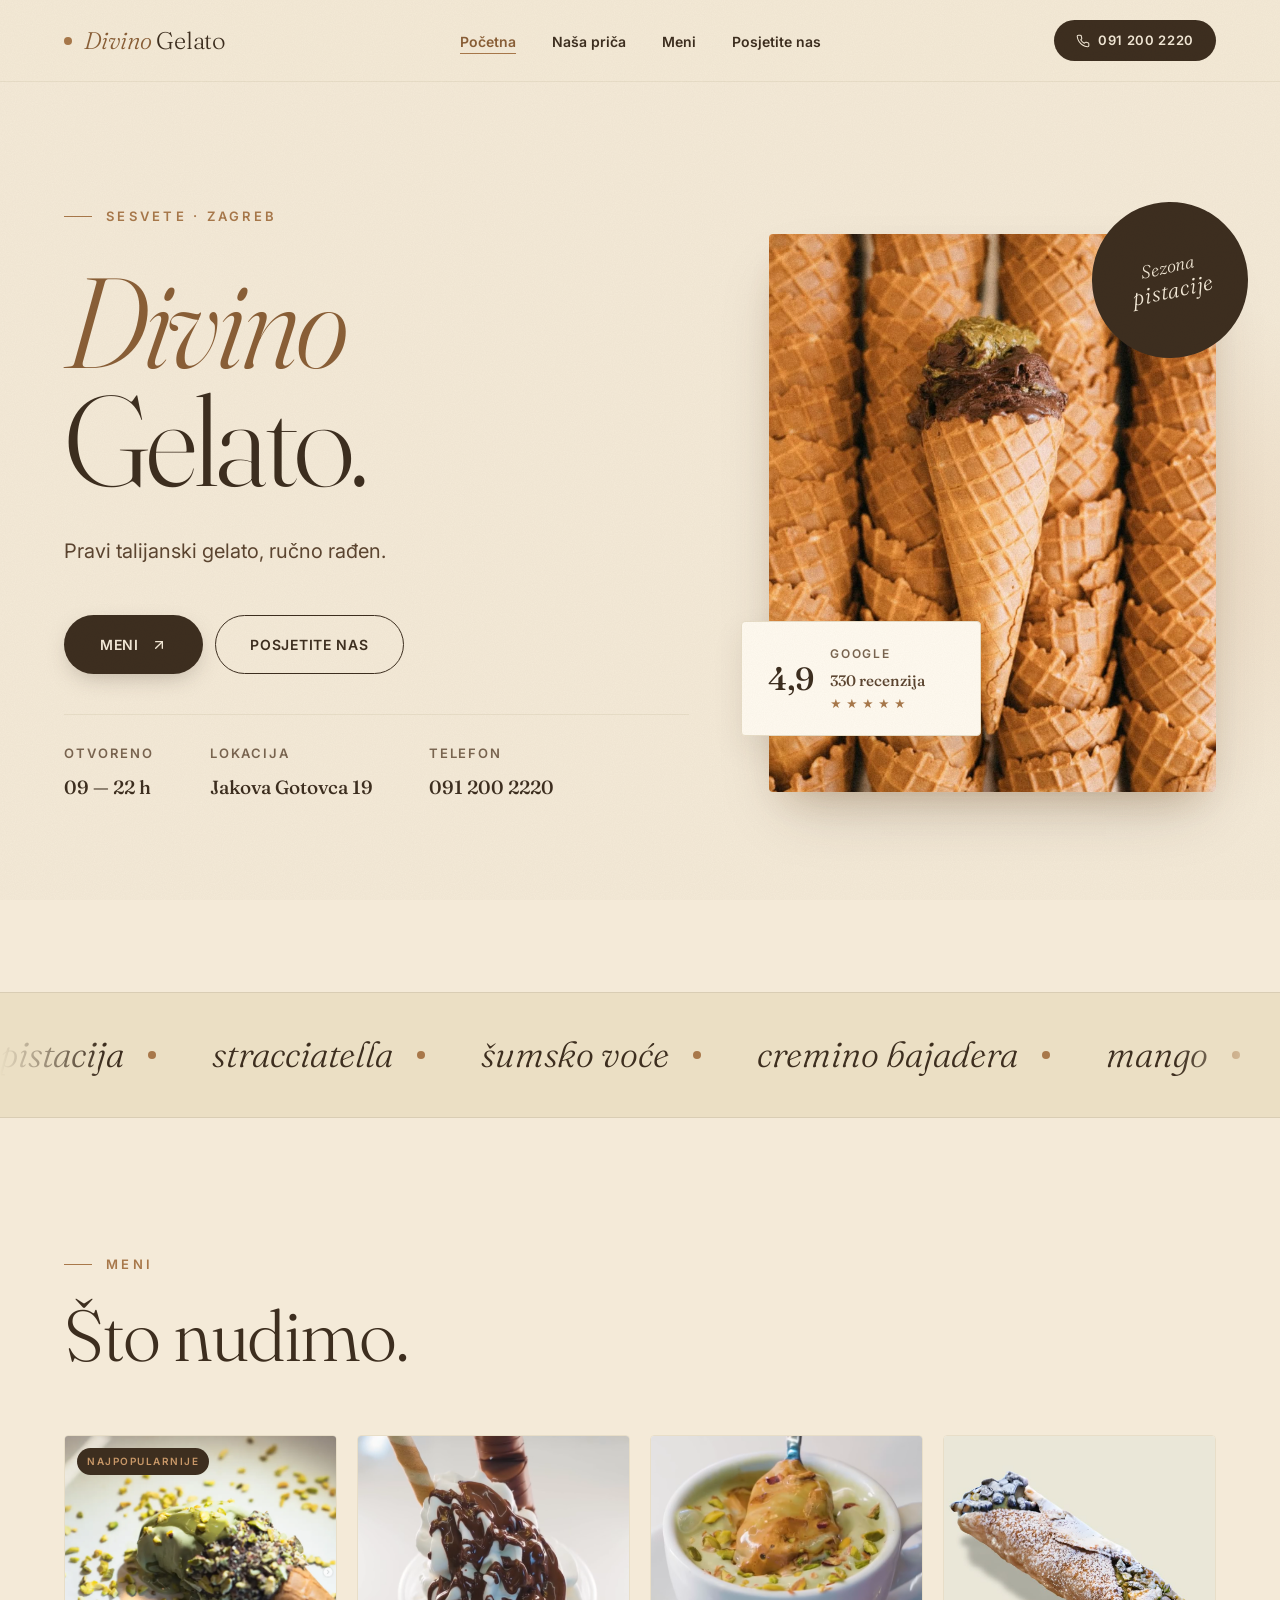
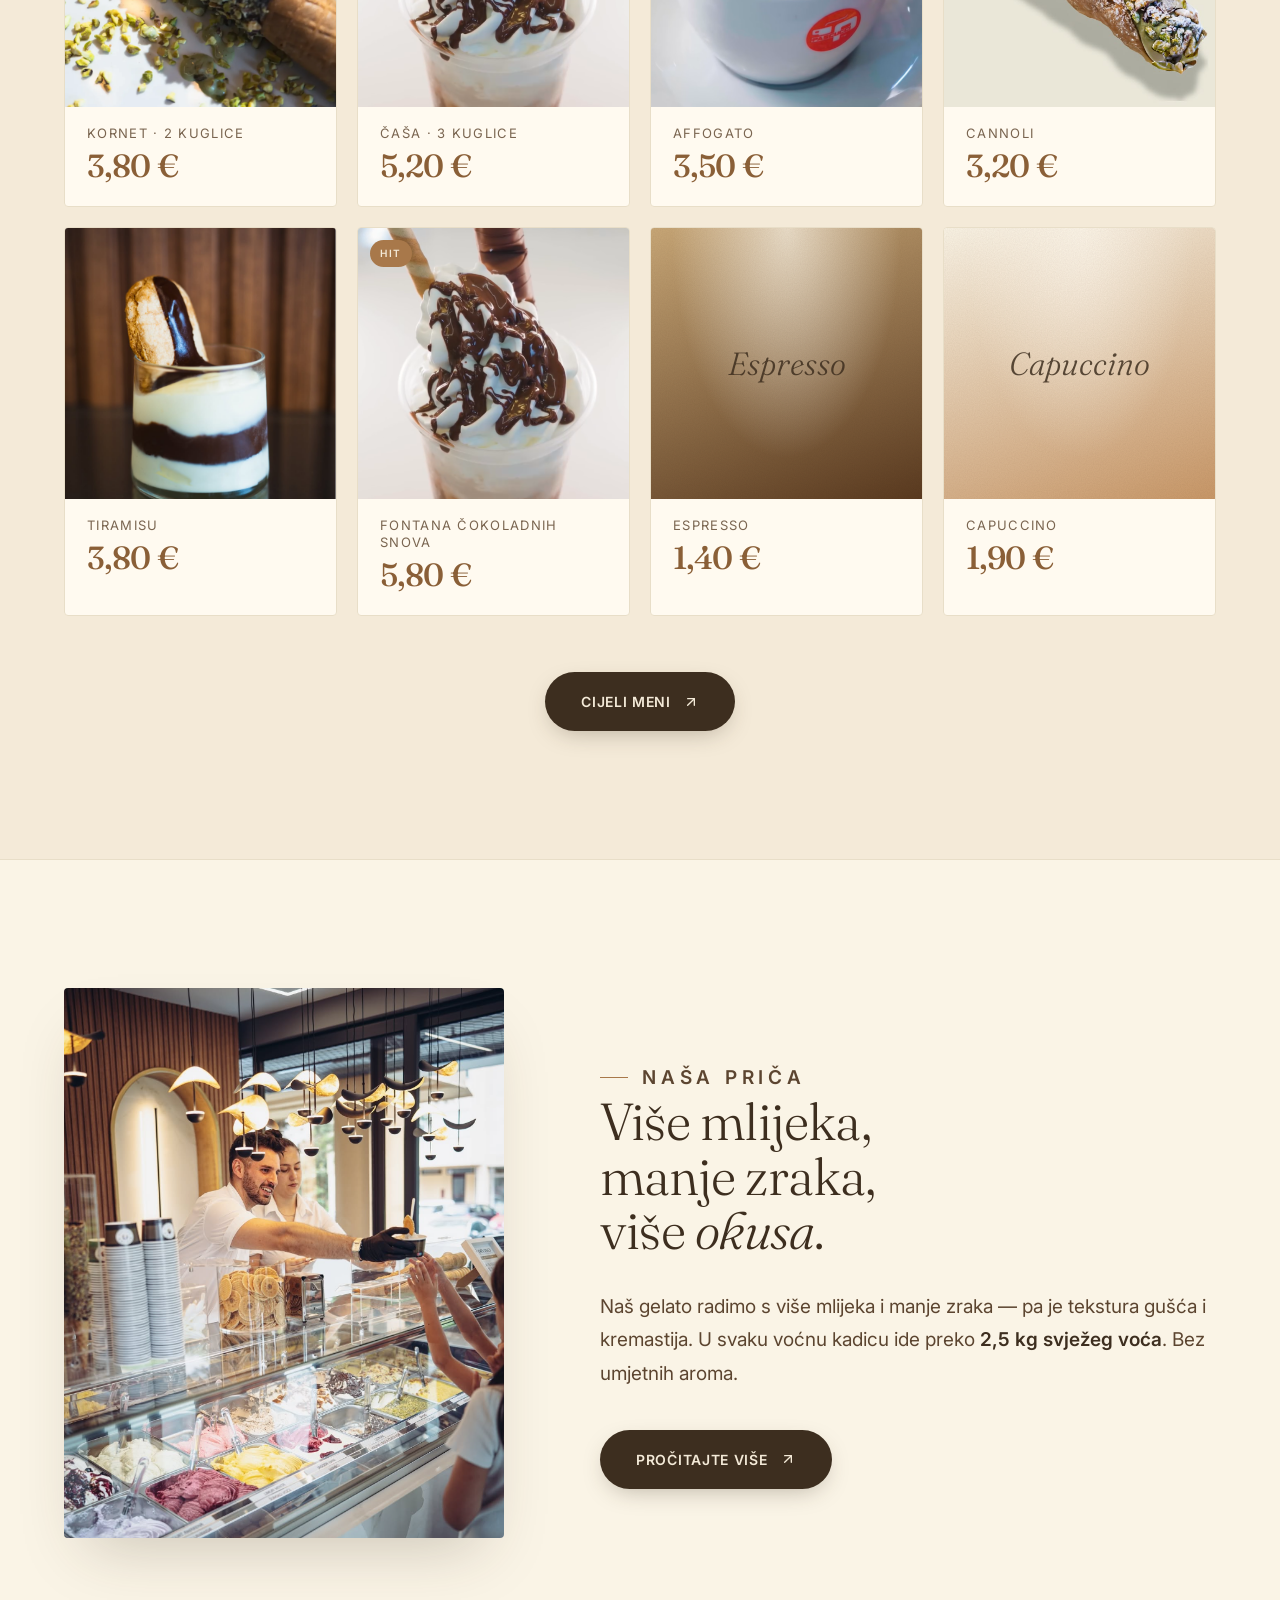
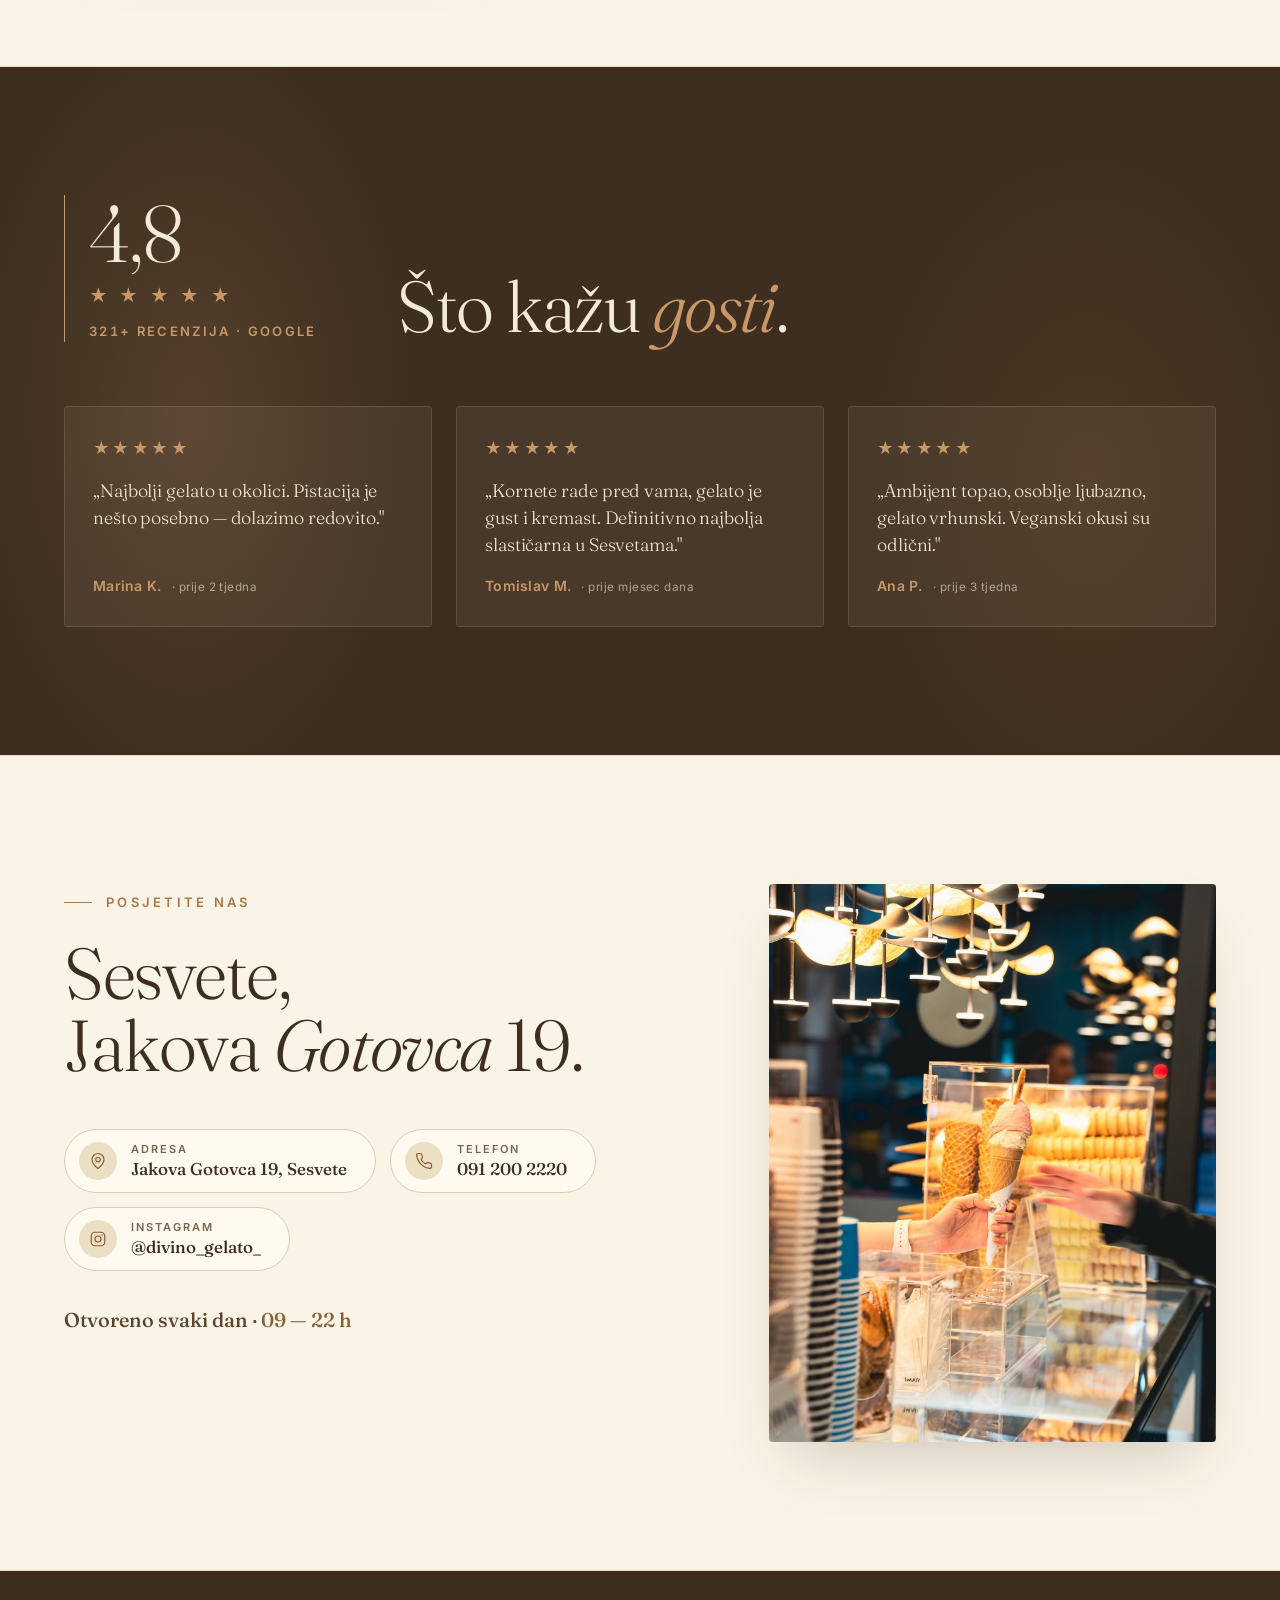
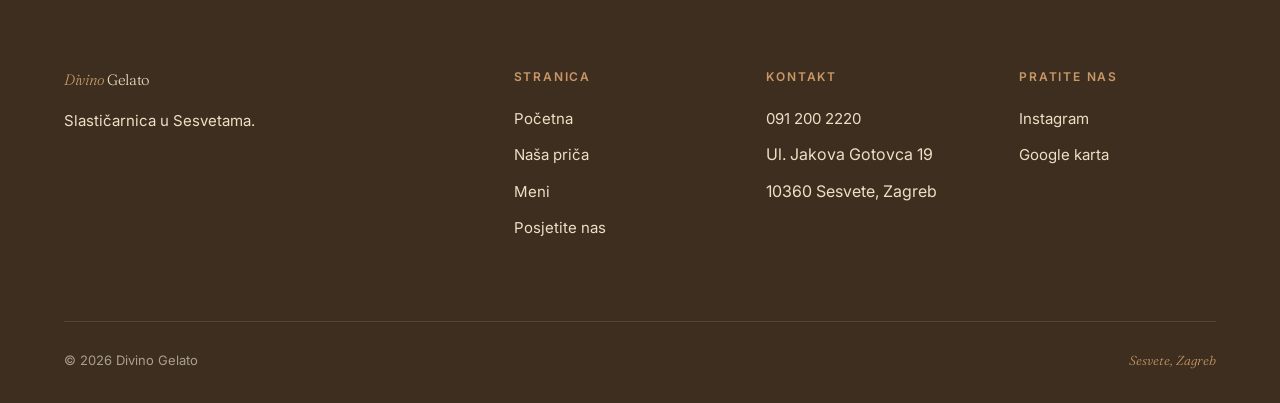
==== commit 8ad5ed3a: "minimalist, animations" ====
--- a/Gelato_divina/index.html
+++ b/Gelato_divina/index.html
@@ -4,7 +4,7 @@
 <meta charset="UTF-8" />
 <meta name="viewport" content="width=device-width, initial-scale=1" />
 <title>Divino Gelato — slastičarnica u Sesvetama, Zagreb</title>
-<meta name="description" content="Divino Gelato — gelato, kava, tiramisu i cannoli. Ručno rađeno u Sesvetama, Zagreb. Otvoreno svaki dan 9 — 22 h." />
+<meta name="description" content="Divino Gelato — pravi talijanski gelato u Sesvetama, Zagreb. Otvoreno svaki dan 9 — 22 h. 091 200 2220." />
 
 <link rel="preconnect" href="https://fonts.googleapis.com" />
 <link rel="preconnect" href="https://fonts.gstatic.com" crossorigin />
@@ -56,11 +56,11 @@
           <span class="italic">Divino</span><br />Gelato.
         </h1>
         <p class="lead hero-lead reveal">
-          Pravi talijanski gelato, ručno rađen. Otvoreni od 2024.
+          Pravi talijanski gelato, ručno rađen.
         </p>
         <div class="hero-ctas reveal">
           <a class="btn btn-primary" href="meni.html">
-            Pogledajte ponudu
+            Meni
             <svg class="btn-icon" viewBox="0 0 24 24" fill="none" stroke="currentColor" stroke-width="2" stroke-linecap="round" stroke-linejoin="round" aria-hidden="true"><path d="M7 17 17 7"/><path d="M7 7h10v10"/></svg>
           </a>
           <a class="btn btn-secondary" href="posjetite.html">Posjetite nas</a>
@@ -73,18 +73,18 @@
           </div>
           <div class="hero-meta-item">
             <span class="label">Lokacija</span>
-            <p>Ul. Jakova Gotovca 19</p>
+            <p>Jakova Gotovca 19</p>
           </div>
           <div class="hero-meta-item">
-            <span class="label">Ocjena gostiju</span>
-            <p>4,9 / 5 · 330 recenzija</p>
+            <span class="label">Telefon</span>
+            <p><a href="tel:+385912002220" style="color: inherit;">091 200 2220</a></p>
           </div>
         </div>
       </div>
 
       <div class="hero-visual reveal">
         <div class="hero-image-wrap">
-          <img src="brand_assets/cones-pistachio-chocolate.png" alt="Waffle kornete s kuglicom pistacije i tamne čokolade." loading="eager" decoding="async" />
+          <img src="brand_assets/cones-pistachio-chocolate.png" alt="Waffle kornete s pistacijom i čokoladom." loading="eager" decoding="async" />
         </div>
         <div class="hero-circle" aria-hidden="true">
           <p>Sezona<br /><span class="italic" style="font-size:1.4rem;">pistacije</span></p>
@@ -103,7 +103,7 @@
 </section>
 
 <!-- ============================= MARQUEE ============================= -->
-<section class="marquee-section" aria-label="Okusi koje volimo">
+<section class="marquee-section" aria-label="Okusi">
   <div class="marquee">
     <div class="marquee-track">
       <span class="marquee-item">pistacija</span>
@@ -130,131 +130,112 @@
   </div>
 </section>
 
-<!-- ============================= PONUDA (brief) ============================= -->
+<!-- ============================= MENU PREVIEW — photo + price cards ============================= -->
 <section class="section">
   <div class="container">
-    <div class="section-head">
+    <div class="craft-head">
       <div class="reveal">
-        <p class="eyebrow">Što nudimo</p>
-        <h2 class="h1">
-          Od kuglice gelata<br />do popodnevne <span class="italic">kave</span>.
-        </h2>
-      </div>
-      <p class="lead reveal">
-        Klasici i sezonski okusi, kornete koje radimo pred vama, kava od talijanskih zrna
-        i kolači — sve na istom mjestu. Cijeli popis na meni stranici.
-      </p>
-    </div>
-
-    <div class="ponuda-grid">
-      <article class="card card-feature reveal">
-        <div class="card-img">
-          <img src="brand_assets/gelato-pistachio.png" alt="Pistacija gelato u vitrini, posut zdrobljenom pistacijom." loading="lazy" />
-        </div>
-        <div class="card-body">
-          <span class="card-tag">Gelato</span>
-          <h3 class="h3">Kuglice u kornetu i čaši</h3>
-          <p class="card-desc">
-            Više od 20 okusa — klasici, voćni okusi s preko 2,5 kg svježeg voća po kadici,
-            veganske i bezglutenske opcije.
-          </p>
-          <div class="card-meta">
-            <span class="card-price">od 2,50 €</span>
-            <span class="label">20+ okusa</span>
-          </div>
-        </div>
-      </article>
-
-      <article class="card card-half reveal">
-        <div class="card-img">
-          <img src="brand_assets/affogato.png" alt="Affogato — espresso preliven preko kuglice pistacija gelata." loading="lazy" />
-        </div>
-        <div class="card-body">
-          <span class="card-tag">Kava</span>
-          <h3 class="h3">Espresso, capuccino, affogato</h3>
-          <p class="card-desc">
-            Talijanska zrna, mlinac koji se podešava svako jutro — i naš omiljeni affogato:
-            espresso preliven preko kuglice gelata.
-          </p>
-          <div class="card-meta">
-            <span class="card-price">od 1,40 €</span>
-            <span class="label">Cijeli dan</span>
-          </div>
-        </div>
-      </article>
-
-      <article class="card card-third reveal">
-        <div class="card-img">
-          <img src="brand_assets/cannoli.png" alt="Cannoli posut šećerom u prahu, sa pistacijom i čokoladom na krajevima." loading="lazy" />
-        </div>
-        <div class="card-body">
-          <span class="card-tag">Specijalitet</span>
-          <h4 class="h4">Cannoli</h4>
-          <p class="card-desc">Hrskava ljuska, ricotta krema, pistacija i čokolada na rubovima.</p>
-          <div class="card-meta"><span class="card-price">3,20 €</span></div>
-        </div>
-      </article>
-
-      <article class="card card-third reveal">
-        <div class="card-img">
-          <img src="brand_assets/gelato-cup.png" alt="Gelato u čaši sa šlagom i čokoladnim prelivom." loading="lazy" />
-        </div>
-        <div class="card-body">
-          <span class="card-tag">Čaše</span>
-          <h4 class="h4">Gelato u čaši</h4>
-          <p class="card-desc">Bogato slagana čaša — šlag, čokoladni preliv i mali keksi uz rub.</p>
-          <div class="card-meta"><span class="card-price">od 3,50 €</span></div>
-        </div>
-      </article>
-
-      <article class="card card-third reveal">
-        <div class="card-img">
-          <img src="brand_assets/tiramisu.png" alt="Tiramisu u čaši — slojevi mascarponea i čokolade s keksom na vrhu." loading="lazy" />
-        </div>
-        <div class="card-body">
-          <span class="card-tag">Kolači</span>
-          <h4 class="h4">Tiramisu</h4>
-          <p class="card-desc">Mascarpone, savoiardi, espresso — klasika bez kompromisa.</p>
-          <div class="card-meta"><span class="card-price">3,80 €</span></div>
-        </div>
-      </article>
-    </div>
-
-    <div style="margin-top: 64px; display: flex; justify-content: center;" class="reveal">
+        <p class="eyebrow">Meni</p>
+        <h2 class="h1">Što nudimo.</h2>
+      </div>
+    </div>
+
+    <div class="menu-cards-grid">
+      <article class="menu-card reveal">
+        <span class="menu-card-tag tag-best">Najpopularnije</span>
+        <div class="menu-card-img"><img src="brand_assets/flavor-cone-pistachio.png" alt="Kornet s dvije kuglice gelata." loading="lazy" /></div>
+        <div class="menu-card-body">
+          <h4 class="menu-card-name">Kornet · 2 kuglice</h4>
+          <span class="menu-card-price">3,80 €</span>
+        </div>
+      </article>
+      <article class="menu-card reveal">
+        <div class="menu-card-img"><img src="brand_assets/gelato-cup.png" alt="Čaša s tri kuglice gelata." loading="lazy" /></div>
+        <div class="menu-card-body">
+          <h4 class="menu-card-name">Čaša · 3 kuglice</h4>
+          <span class="menu-card-price">5,20 €</span>
+        </div>
+      </article>
+      <article class="menu-card reveal">
+        <div class="menu-card-img"><img src="brand_assets/affogato.png" alt="Affogato — espresso preko gelata." loading="lazy" /></div>
+        <div class="menu-card-body">
+          <h4 class="menu-card-name">Affogato</h4>
+          <span class="menu-card-price">3,50 €</span>
+        </div>
+      </article>
+      <article class="menu-card reveal">
+        <div class="menu-card-img"><img src="brand_assets/cannoli.png" alt="Cannoli sa pistacijom." loading="lazy" /></div>
+        <div class="menu-card-body">
+          <h4 class="menu-card-name">Cannoli</h4>
+          <span class="menu-card-price">3,20 €</span>
+        </div>
+      </article>
+      <article class="menu-card reveal">
+        <div class="menu-card-img"><img src="brand_assets/tiramisu.png" alt="Tiramisu u čaši." loading="lazy" /></div>
+        <div class="menu-card-body">
+          <h4 class="menu-card-name">Tiramisu</h4>
+          <span class="menu-card-price">3,80 €</span>
+        </div>
+      </article>
+      <article class="menu-card reveal">
+        <span class="menu-card-tag tag-new">Hit</span>
+        <div class="menu-card-img"><img src="brand_assets/gelato-cup.png" alt="Fontana čokoladnih snova." loading="lazy" /></div>
+        <div class="menu-card-body">
+          <h4 class="menu-card-name">Fontana čokoladnih snova</h4>
+          <span class="menu-card-price">5,80 €</span>
+        </div>
+      </article>
+      <article class="menu-card reveal">
+        <div class="menu-card-img menu-card-img--text" style="--accent-1: #C9A878; --accent-2: #5A3A1F;">
+          <span class="text-mark"><span class="italic">Espresso</span></span>
+        </div>
+        <div class="menu-card-body">
+          <h4 class="menu-card-name">Espresso</h4>
+          <span class="menu-card-price">1,40 €</span>
+        </div>
+      </article>
+      <article class="menu-card reveal">
+        <div class="menu-card-img menu-card-img--text" style="--accent-1: #FAF4E6; --accent-2: #C99868;">
+          <span class="text-mark"><span class="italic">Capuccino</span></span>
+        </div>
+        <div class="menu-card-body">
+          <h4 class="menu-card-name">Capuccino</h4>
+          <span class="menu-card-price">1,90 €</span>
+        </div>
+      </article>
+    </div>
+
+    <div style="margin-top: 56px; display: flex; justify-content: center;" class="reveal">
       <a class="btn btn-primary" href="meni.html">
-        Pogledajte cijeli meni
+        Cijeli meni
         <svg class="btn-icon" viewBox="0 0 24 24" fill="none" stroke="currentColor" stroke-width="2" stroke-linecap="round" stroke-linejoin="round" aria-hidden="true"><path d="M7 17 17 7"/><path d="M7 7h10v10"/></svg>
       </a>
     </div>
   </div>
 </section>
 
-<!-- ============================= STORY (teaser) ============================= -->
+<!-- ============================= STORY TEASER ============================= -->
 <section class="section prica-section">
   <div class="container">
     <div class="prica-grid">
       <div class="prica-image reveal">
-        <img src="brand_assets/story-master.png" alt="Slastičar iza vitrine, gost u prvom planu — svakodnevna scena u Divinu." loading="lazy" />
+        <img src="brand_assets/story-master.png" alt="Slastičar iza vitrine, gost u prvom planu." loading="lazy" />
       </div>
       <div class="prica-body reveal">
         <p class="eyebrow">Naša priča</p>
         <h2 class="h2">
           Više mlijeka,<br />manje zraka,<br />više <span class="italic">okusa</span>.
         </h2>
-        <p>
-          Naš gelato radimo s više mlijeka, a manje vrhnja i masnoća.
-          Miješa se sporije pa u njega ulazi manje zraka — pa je tekstura gušća,
-          bogatija i kremastija.
-        </p>
-        <p>
-          U svaku voćnu bazu ide preko <strong style="color: var(--espresso); font-weight: 600;">2,5 kg
-          svježeg voća</strong>. Bez umjetnih aroma i pojačivača okusa. Onako kako
-          gelato treba izgledati — i kako ga radimo svaki dan kod nas.
+        <p style="margin-top: 32px;">
+          Naš gelato radimo s više mlijeka i manje zraka — pa je tekstura gušća i kremastija.
+          U svaku voćnu kadicu ide preko
+          <strong style="color: var(--espresso); font-weight: 600;">2,5 kg svježeg voća</strong>.
+          Bez umjetnih aroma.
         </p>
 
         <div style="margin-top: 40px;">
           <a class="btn btn-primary" href="o-nama.html">
-            Pročitajte cijelu priču
+            Pročitajte više
             <svg class="btn-icon" viewBox="0 0 24 24" fill="none" stroke="currentColor" stroke-width="2" stroke-linecap="round" stroke-linejoin="round" aria-hidden="true"><path d="M7 17 17 7"/><path d="M7 7h10v10"/></svg>
           </a>
         </div>
@@ -263,36 +244,42 @@
   </div>
 </section>
 
-<!-- ============================= STATS ============================= -->
-<section class="section stats">
-  <div class="container">
-    <div class="stats-grid">
-      <div class="reveal">
-        <h2 class="h1" style="color: var(--cream);">
-          Što kažu<br /><span class="italic" style="color: var(--gold-light);">gosti</span>.
-        </h2>
-      </div>
-      <div class="stat-item reveal">
-        <span class="label">Ocjena</span>
-        <p class="stat-number">4,9</p>
-        <p>Prosjek od 330+ recenzija na Googleu — pet zvjezdica u 90% slučajeva.</p>
-      </div>
-      <div class="stat-item reveal">
-        <span class="label">Rast prihoda</span>
-        <p class="stat-number">+103%</p>
-        <p>Skok prodaje između 2024. i 2025. — najbolji znak da glas o kvaliteti se širi.</p>
-      </div>
-      <div class="stat-item reveal">
-        <span class="label">Meni</span>
-        <p class="stat-number">20+</p>
-        <p>Klasici, voćne, kremaste i veganske baze. Sezonski okusi se mijenjaju.</p>
-      </div>
-    </div>
-  </div>
-</section>
-
-<!-- ============================= POSJET (teaser) ============================= -->
-<section class="section">
+<!-- ============================= REVIEWS ============================= -->
+<section class="section reviews-section">
+  <div class="container reviews-inner">
+    <div class="reviews-header">
+      <div class="reviews-rating reveal">
+        <span class="rating-number"><span class="count-up" data-target="4,9">4,9</span></span>
+        <div class="rating-stars" aria-hidden="true">★ ★ ★ ★ ★</div>
+        <span class="rating-meta"><span class="count-up" data-target="330">330</span>+ recenzija · Google</span>
+      </div>
+      <h2 class="h1 reveal">
+        Što kažu <span class="italic">gosti</span>.
+      </h2>
+    </div>
+
+    <div class="reviews-grid">
+      <article class="review-card reveal">
+        <div class="stars" aria-label="5 zvjezdica">★★★★★</div>
+        <blockquote>„Najbolji gelato u okolici. Pistacija je nešto posebno — dolazimo redovito."</blockquote>
+        <span class="author">Marina K. <small>· prije 2 tjedna</small></span>
+      </article>
+      <article class="review-card reveal">
+        <div class="stars" aria-label="5 zvjezdica">★★★★★</div>
+        <blockquote>„Kornete rade pred vama, gelato je gust i kremast. Definitivno najbolja slastičarna u Sesvetama."</blockquote>
+        <span class="author">Tomislav M. <small>· prije mjesec dana</small></span>
+      </article>
+      <article class="review-card reveal">
+        <div class="stars" aria-label="5 zvjezdica">★★★★★</div>
+        <blockquote>„Ambijent topao, osoblje ljubazno, gelato vrhunski. Veganski okusi su odlični."</blockquote>
+        <span class="author">Ana P. <small>· prije 3 tjedna</small></span>
+      </article>
+    </div>
+  </div>
+</section>
+
+<!-- ============================= LOCATION ============================= -->
+<section class="section" style="background: var(--cream-soft); border-top: 1px solid var(--line-soft); border-bottom: 1px solid var(--line-soft);">
   <div class="container">
     <div class="posjet-grid">
       <div class="reveal">
@@ -300,10 +287,6 @@
         <h2 class="h1">
           Sesvete,<br />Jakova <span class="italic">Gotovca</span> 19.
         </h2>
-        <p class="lead" style="margin-top:32px;">
-          Lako pronalažljivo, dovoljno mirno za popodnevnu kavu i dovoljno blizu za brzu kuglicu
-          u prolazu. Otvoreno svaki dan od 9 do 22 sata.
-        </p>
 
         <div class="info-pills">
           <a class="info-pill" href="https://www.google.com/maps/search/?api=1&query=Gelato+Divino+Sesvete+Jakova+Gotovca+19" target="_blank" rel="noopener" aria-label="Otvori adresu u Google kartama">
@@ -335,13 +318,13 @@
           </a>
         </div>
 
-        <div style="margin-top: 40px;">
-          <a class="btn btn-secondary" href="posjetite.html">Detaljne informacije</a>
-        </div>
+        <p style="margin-top: 32px; font-family: var(--font-display); font-weight: 500; font-size: 1.25rem; color: var(--cocoa);">
+          Otvoreno svaki dan · <span style="color: var(--gold-deep);">09 — 22 h</span>
+        </p>
       </div>
 
       <div class="posjet-image reveal">
-        <img src="brand_assets/interior-hero.png" alt="Interijer slastičarnice — vitrina s gelatima i visoki kornete iznad šanke." loading="lazy" />
+        <img src="brand_assets/interior-hero.png" alt="Interijer slastičarnice — vitrina s gelatima i kornete iznad šanke." loading="lazy" />
       </div>
     </div>
   </div>
@@ -353,10 +336,7 @@
     <div class="footer-grid">
       <div>
         <p class="footer-logo"><span class="italic">Divino</span> Gelato</p>
-        <p style="max-width: 36ch;">
-          Slastičarnica u Sesvetama. Gelato, kava, kolači — sve rađeno mirno i pažljivo,
-          baš onako kako i treba.
-        </p>
+        <p style="max-width: 36ch;">Slastičarnica u Sesvetama.</p>
       </div>
       <div class="footer-col">
         <span class="label">Stranica</span>
@@ -378,17 +358,21 @@
       <div class="footer-col">
         <span class="label">Pratite nas</span>
         <ul>
-          <li><a href="https://www.instagram.com/divino_gelato_/" target="_blank" rel="noopener">Instagram · @divino_gelato_</a></li>
+          <li><a href="https://www.instagram.com/divino_gelato_/" target="_blank" rel="noopener">Instagram</a></li>
           <li><a href="https://www.google.com/maps/search/?api=1&query=Gelato+Divino+Sesvete+Jakova+Gotovca+19" target="_blank" rel="noopener">Google karta</a></li>
         </ul>
       </div>
     </div>
     <div class="footer-bottom">
-      <span>© <span id="year">2025</span> Divino Gelato · Sva prava pridržana</span>
+      <span>© <span id="year">2025</span> Divino Gelato</span>
       <span class="footer-mark">Sesvete, Zagreb</span>
     </div>
   </div>
 </footer>
+
+<a class="floating-phone" href="tel:+385912002220" aria-label="Nazovite Divino Gelato">
+  <svg viewBox="0 0 24 24" fill="none" stroke="currentColor" stroke-width="1.8" stroke-linecap="round" stroke-linejoin="round" aria-hidden="true"><path d="M22 16.92v3a2 2 0 0 1-2.18 2 19.79 19.79 0 0 1-8.63-3.07 19.5 19.5 0 0 1-6-6 19.79 19.79 0 0 1-3.07-8.67A2 2 0 0 1 4.11 2h3a2 2 0 0 1 2 1.72 12.84 12.84 0 0 0 .7 2.81 2 2 0 0 1-.45 2.11L8.09 9.91a16 16 0 0 0 6 6l1.27-1.27a2 2 0 0 1 2.11-.45 12.84 12.84 0 0 0 2.81.7A2 2 0 0 1 22 16.92Z"/></svg>
+</a>
 
 <script src="app.js"></script>
 </body>
--- a/Gelato_divina/styles.css
+++ b/Gelato_divina/styles.css
@@ -630,7 +630,10 @@
 }
 .prica-body p {
   margin: 24px 0 0 0; max-width: 58ch;
-  color: var(--cocoa); font-size: 1.0625rem; line-height: 1.75;
+  color: var(--cocoa); font-size: 1.1875rem; line-height: 1.75;
+}
+@media (max-width: 768px) {
+  .prica-body p { font-size: 1.0625rem; line-height: 1.7; }
 }
 
 /* =====================================================================
@@ -1288,6 +1291,142 @@
 /* Modifier for 3-card sections (kolaci, kava, specijaliteti) — keeps 3 cols on desktop/tablet, drops to 2 on mobile */
 .flavors-photo-grid--triple { grid-template-columns: repeat(3, 1fr); }
 @media (max-width: 640px) { .flavors-photo-grid--triple { grid-template-columns: repeat(2, 1fr); } }
+
+/* =====================================================================
+   MENU CARD — photo on top, name + PRICE below
+   (Primary unit on meni page — image, price, image, price)
+   ===================================================================== */
+.menu-cards-grid {
+  display: grid;
+  grid-template-columns: repeat(4, 1fr);
+  gap: 20px;
+}
+@media (max-width: 1024px) { .menu-cards-grid { grid-template-columns: repeat(3, 1fr); gap: 16px; } }
+@media (max-width: 640px)  { .menu-cards-grid { grid-template-columns: repeat(2, 1fr); gap: 12px; } }
+
+.menu-cards-grid--triple { grid-template-columns: repeat(3, 1fr); }
+@media (max-width: 640px) { .menu-cards-grid--triple { grid-template-columns: repeat(2, 1fr); } }
+
+.menu-card {
+  background: var(--paper);
+  border: 1px solid var(--line-soft);
+  border-radius: 4px;
+  overflow: hidden;
+  display: flex;
+  flex-direction: column;
+  transition: transform 400ms var(--ease-out), box-shadow 400ms var(--ease-out);
+  position: relative;
+}
+.menu-card:hover {
+  transform: translateY(-4px);
+  box-shadow: var(--shadow-lg);
+}
+
+.menu-card-img {
+  aspect-ratio: 1 / 1;
+  overflow: hidden;
+  background: var(--cream-deep);
+  position: relative;
+}
+.menu-card-img img {
+  width: 100%; height: 100%; object-fit: cover;
+  transition: transform 800ms var(--ease-out);
+}
+.menu-card:hover .menu-card-img img { transform: scale(1.06); }
+
+.menu-card-tag {
+  position: absolute; top: 12px; left: 12px;
+  z-index: 2;
+  font-size: 0.625rem; font-weight: 600;
+  letter-spacing: 0.15em; text-transform: uppercase;
+  padding: 5px 10px;
+  border-radius: 999px;
+  background: rgba(255,250,240,0.94);
+  color: var(--gold-deep);
+}
+.menu-card-tag.tag-vegan { background: rgba(124,155,94,0.96); color: #FFF; }
+.menu-card-tag.tag-new   { background: var(--gold); color: var(--cream); }
+.menu-card-tag.tag-best  { background: var(--espresso); color: var(--gold-light); }
+
+.menu-card-body {
+  padding: 18px 22px 24px;
+  display: flex;
+  flex-direction: column;
+  gap: 4px;
+}
+.menu-card-name {
+  font-family: var(--font-sans);
+  font-weight: 400;
+  font-size: 0.8125rem;
+  line-height: 1.3;
+  color: var(--mocha);
+  margin: 0;
+  letter-spacing: 0.02em;
+  text-transform: uppercase;
+  letter-spacing: 0.1em;
+}
+.menu-card-price {
+  font-family: var(--font-display);
+  font-weight: 500;
+  font-size: 2rem;
+  color: var(--gold-deep);
+  letter-spacing: -0.02em;
+  line-height: 1;
+  margin-top: 4px;
+}
+@media (max-width: 640px) {
+  .menu-card-body { padding: 14px 16px 18px; gap: 2px; }
+  .menu-card-name { font-size: 0.6875rem; }
+  .menu-card-price { font-size: 1.5rem; }
+}
+
+/* TYPOGRAPHY variant for items without unique photos */
+.menu-card-img--text {
+  background:
+    radial-gradient(ellipse at top, rgba(255,250,240,0.7), transparent 60%),
+    linear-gradient(160deg, var(--accent-1, #E8C896) 0%, var(--accent-2, #A8784A) 100%);
+  display: flex; align-items: center; justify-content: center;
+  position: relative;
+}
+.menu-card-img--text::before {
+  content: "";
+  position: absolute; inset: 0;
+  background-image: url("data:image/svg+xml;utf8,<svg xmlns='http://www.w3.org/2000/svg' width='200' height='200'><filter id='n'><feTurbulence type='fractalNoise' baseFrequency='0.85' numOctaves='2' stitchTiles='stitch'/><feColorMatrix values='0 0 0 0 0.24 0 0 0 0 0.18 0 0 0 0 0.12 0 0 0 0.7 0'/></filter><rect width='100%25' height='100%25' filter='url(%23n)'/></svg>");
+  opacity: 0.15; mix-blend-mode: multiply;
+}
+.menu-card-img--text .text-mark {
+  position: relative; z-index: 1;
+  font-family: var(--font-display);
+  font-style: italic; font-weight: 300;
+  font-size: 2rem; line-height: 1;
+  color: rgba(61,46,31,0.85);
+  text-align: center;
+  padding: 0 12px;
+}
+@media (max-width: 640px) {
+  .menu-card-img--text .text-mark { font-size: 1.5rem; }
+}
+
+/* small price-from note */
+.menu-note {
+  margin-top: 24px;
+  display: flex; align-items: center; justify-content: center; gap: 10px;
+  padding: 14px 24px;
+  border-radius: 999px;
+  background: var(--cream-soft);
+  border: 1px solid var(--line-soft);
+  font-family: var(--font-sans);
+  font-size: 0.875rem;
+  color: var(--cocoa);
+  width: max-content;
+  margin-left: auto; margin-right: auto;
+}
+.menu-note strong {
+  font-family: var(--font-display);
+  font-weight: 500;
+  color: var(--gold-deep);
+  font-size: 1.125rem;
+}
 
 .flavor-card {
   position: relative;
@@ -1522,6 +1661,195 @@
 }
 
 /* =====================================================================
+   SCROLL PROGRESS BAR (top of page)
+   ===================================================================== */
+.scroll-progress {
+  position: fixed;
+  top: 0; left: 0;
+  height: 3px;
+  width: 0%;
+  background: linear-gradient(90deg, var(--gold-light), var(--gold), var(--gold-deep));
+  z-index: 100;
+  transition: width 80ms linear;
+  pointer-events: none;
+  box-shadow: 0 1px 6px rgba(168,120,74,0.4);
+}
+@media (prefers-reduced-motion: reduce) {
+  .scroll-progress { transition: none; }
+}
+
+/* =====================================================================
+   FLOATING PHONE BUTTON (mobile only)
+   ===================================================================== */
+.floating-phone {
+  display: none;
+}
+@media (max-width: 900px) {
+  .floating-phone {
+    display: inline-flex;
+    align-items: center; justify-content: center;
+    position: fixed;
+    bottom: 20px; right: 20px;
+    width: 56px; height: 56px;
+    border-radius: 999px;
+    background: var(--espresso);
+    color: var(--cream);
+    box-shadow: 0 12px 28px rgba(61,46,31,0.4);
+    z-index: 45;
+    transition: transform 220ms var(--ease-out), box-shadow 220ms var(--ease-out);
+  }
+  .floating-phone:active { transform: scale(0.96); }
+  .floating-phone:focus-visible { outline: 2px solid var(--gold); outline-offset: 4px; }
+  .floating-phone svg { width: 22px; height: 22px; }
+  .floating-phone::before {
+    content: "";
+    position: absolute; inset: -4px;
+    border-radius: 999px;
+    border: 2px solid var(--gold);
+    opacity: 0.7;
+    animation: phone-pulse 2.6s ease-out infinite;
+    pointer-events: none;
+  }
+  @keyframes phone-pulse {
+    0%   { transform: scale(1);   opacity: 0.7; }
+    70%  { transform: scale(1.5); opacity: 0; }
+    100% { transform: scale(1.5); opacity: 0; }
+  }
+  /* hide while drawer open so it doesn't overlap */
+  body.nav-open .floating-phone { opacity: 0; pointer-events: none; }
+}
+
+/* =====================================================================
+   REVIEWS SECTION (home — social proof)
+   ===================================================================== */
+.reviews-section {
+  background: var(--espresso);
+  color: var(--cream);
+  position: relative;
+  overflow: hidden;
+}
+.reviews-section::before {
+  content: ""; position: absolute;
+  top: -30%; left: -10%;
+  width: 50%; height: 160%;
+  background: radial-gradient(closest-side, rgba(201,152,104,0.16), transparent 70%);
+  pointer-events: none;
+}
+.reviews-section::after {
+  content: ""; position: absolute;
+  bottom: -30%; right: -10%;
+  width: 50%; height: 140%;
+  background: radial-gradient(closest-side, rgba(138,95,55,0.18), transparent 70%);
+  pointer-events: none;
+}
+.reviews-inner { position: relative; z-index: 1; }
+
+.reviews-header {
+  display: grid;
+  grid-template-columns: auto 1fr;
+  gap: 80px;
+  align-items: end;
+  margin-bottom: 64px;
+}
+@media (max-width: 1024px) {
+  .reviews-header { grid-template-columns: 1fr; gap: 32px; margin-bottom: 48px; }
+}
+
+.reviews-rating {
+  display: flex;
+  flex-direction: column;
+  gap: 10px;
+  border-left: 1px solid var(--gold-light);
+  padding-left: 24px;
+}
+.reviews-rating .rating-number {
+  font-family: var(--font-display);
+  font-weight: 300;
+  font-size: 5rem;
+  line-height: 0.95;
+  letter-spacing: -0.02em;
+  color: var(--cream);
+}
+.reviews-rating .rating-stars {
+  color: var(--gold-light);
+  letter-spacing: 0.18em;
+  font-size: 1.125rem;
+}
+.reviews-rating .rating-meta {
+  font-size: 0.8125rem;
+  font-weight: 600;
+  letter-spacing: 0.18em;
+  text-transform: uppercase;
+  color: var(--gold-light);
+}
+@media (max-width: 768px) {
+  .reviews-rating .rating-number { font-size: 3.75rem; }
+}
+
+.reviews-header h2 {
+  color: var(--cream);
+  margin: 0;
+}
+.reviews-header h2 .italic { color: var(--gold-light); }
+
+.reviews-grid {
+  display: grid;
+  grid-template-columns: repeat(3, 1fr);
+  gap: 24px;
+  position: relative; z-index: 1;
+}
+@media (max-width: 1024px) { .reviews-grid { grid-template-columns: 1fr; gap: 16px; } }
+
+.review-card {
+  background: rgba(244,234,216,0.06);
+  border: 1px solid rgba(244,234,216,0.12);
+  border-radius: 4px;
+  padding: 28px;
+  display: flex;
+  flex-direction: column;
+  gap: 16px;
+  transition: transform 400ms var(--ease-out), border-color 400ms var(--ease-out),
+              background 400ms var(--ease-out);
+}
+.review-card:hover {
+  transform: translateY(-4px);
+  border-color: rgba(201,152,104,0.4);
+  background: rgba(244,234,216,0.09);
+}
+.review-card .stars {
+  color: var(--gold-light);
+  font-size: 1rem;
+  letter-spacing: 0.15em;
+}
+.review-card blockquote {
+  margin: 0;
+  font-family: var(--font-display);
+  font-weight: 300;
+  font-size: 1.125rem;
+  line-height: 1.5;
+  color: var(--cream);
+  letter-spacing: -0.005em;
+}
+.review-card .author {
+  font-family: var(--font-sans);
+  font-size: 0.875rem;
+  font-weight: 600;
+  color: var(--gold-light);
+  margin-top: auto;
+  letter-spacing: 0.02em;
+}
+.review-card .author small {
+  font-weight: 400;
+  color: rgba(244,234,216,0.6);
+  margin-left: 6px;
+  letter-spacing: 0.04em;
+}
+
+/* number that animates (count-up) */
+.count-up { display: inline-block; }
+.count-up.is-counting { font-variant-numeric: tabular-nums; }
+
+/* =====================================================================
    MAP placeholder (posjetite page)
    ===================================================================== */
 .map-wrap {
